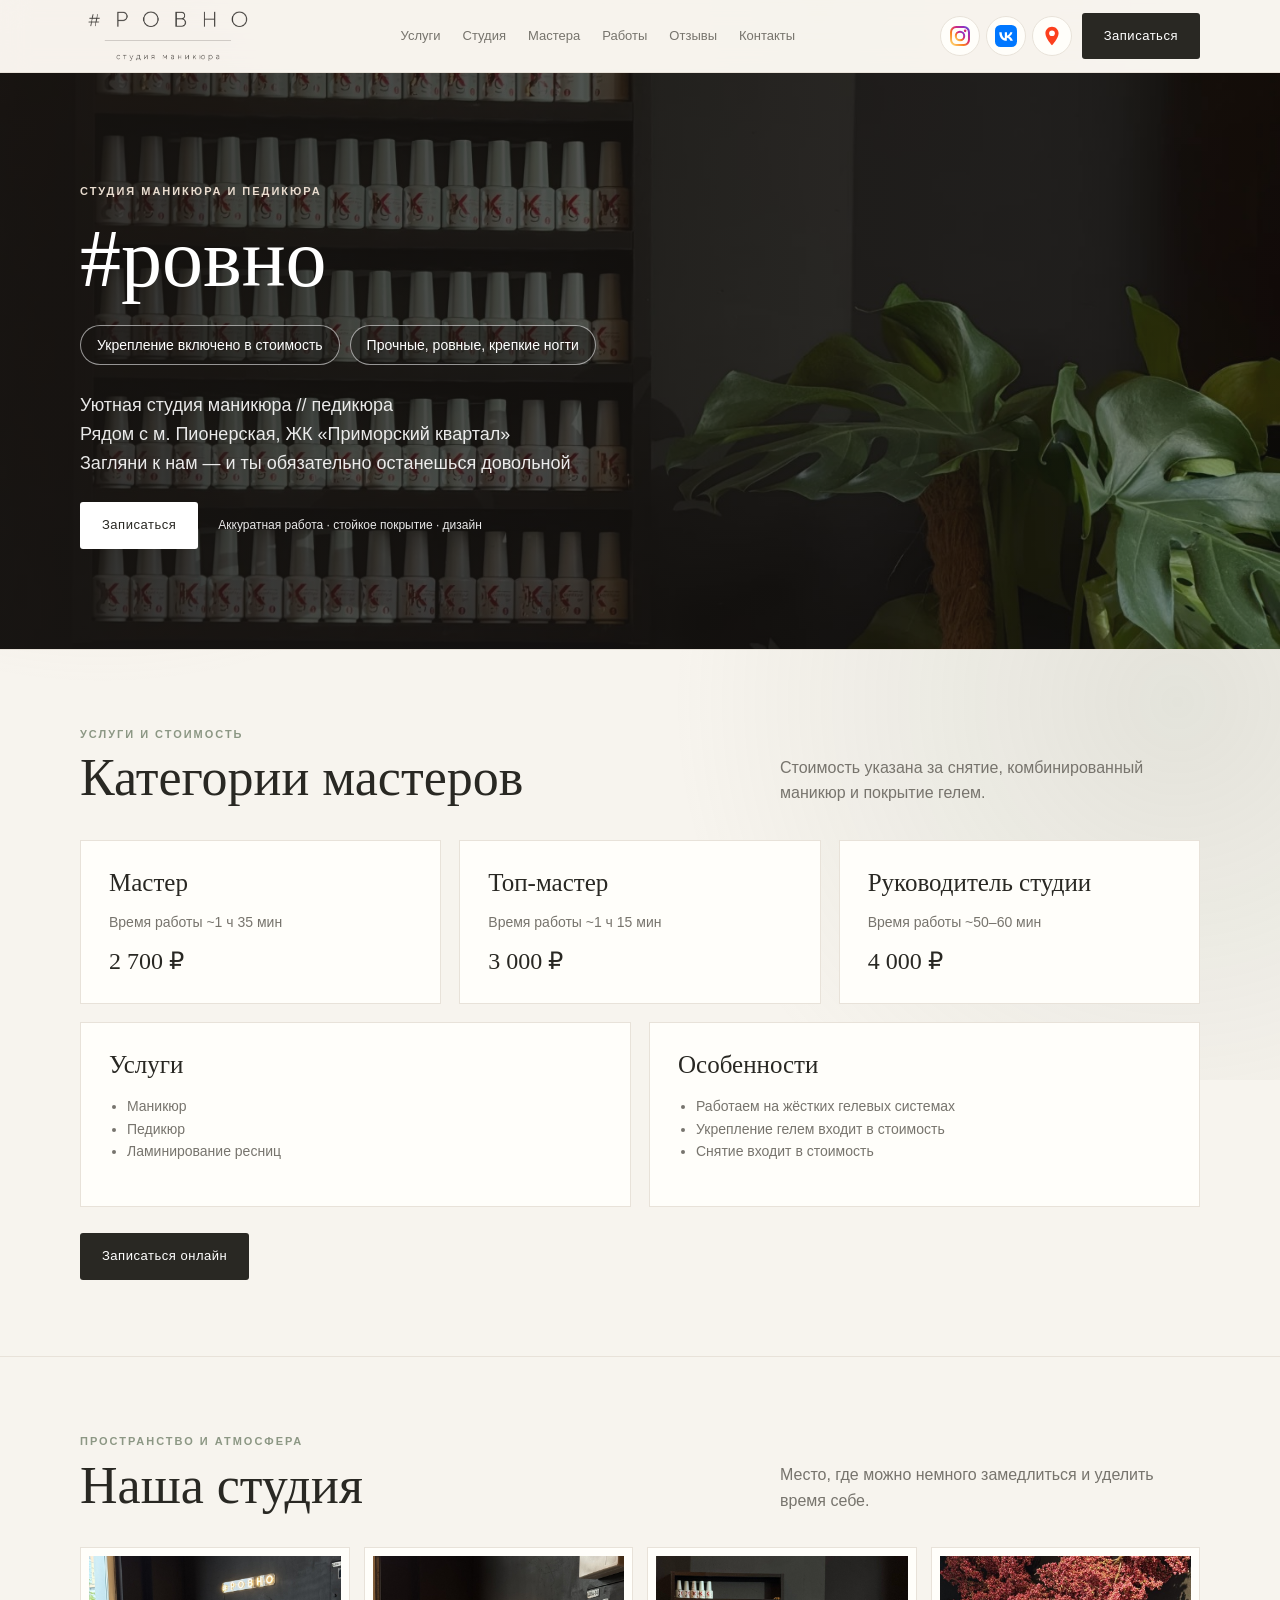
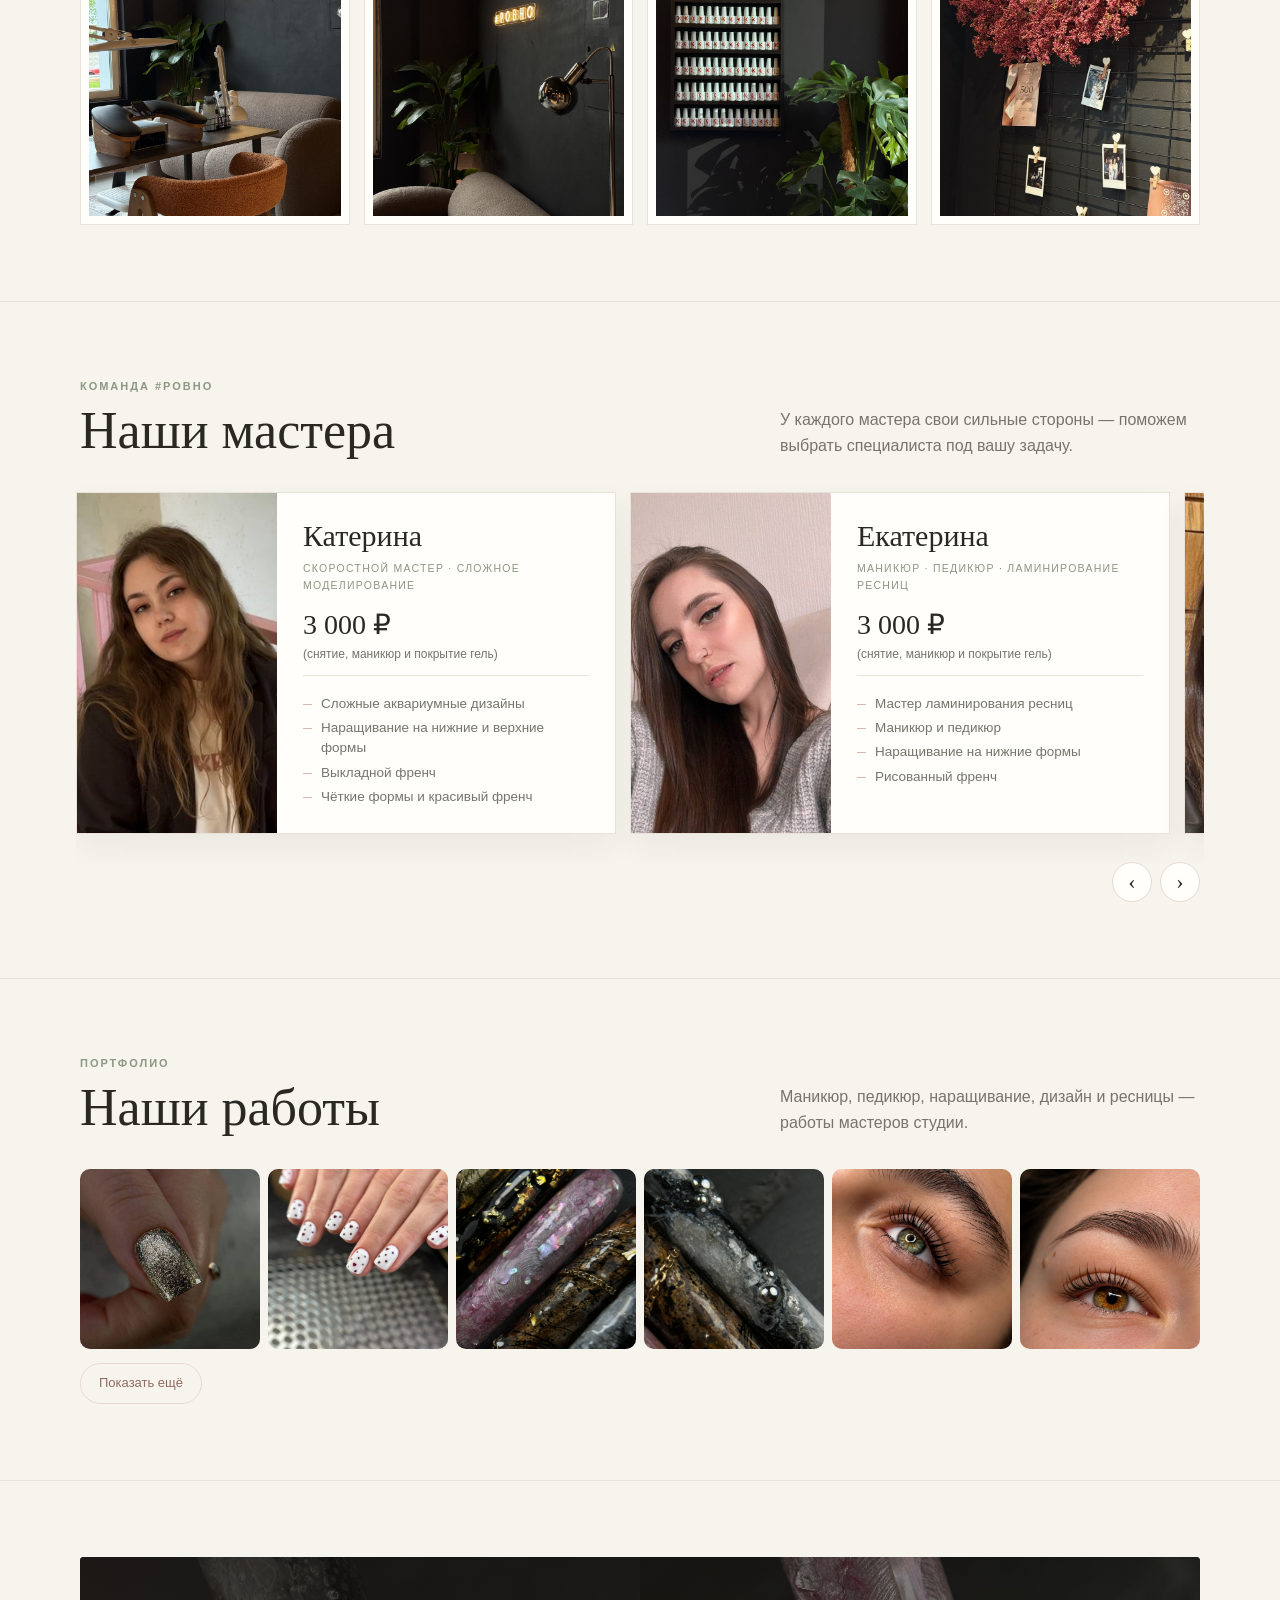
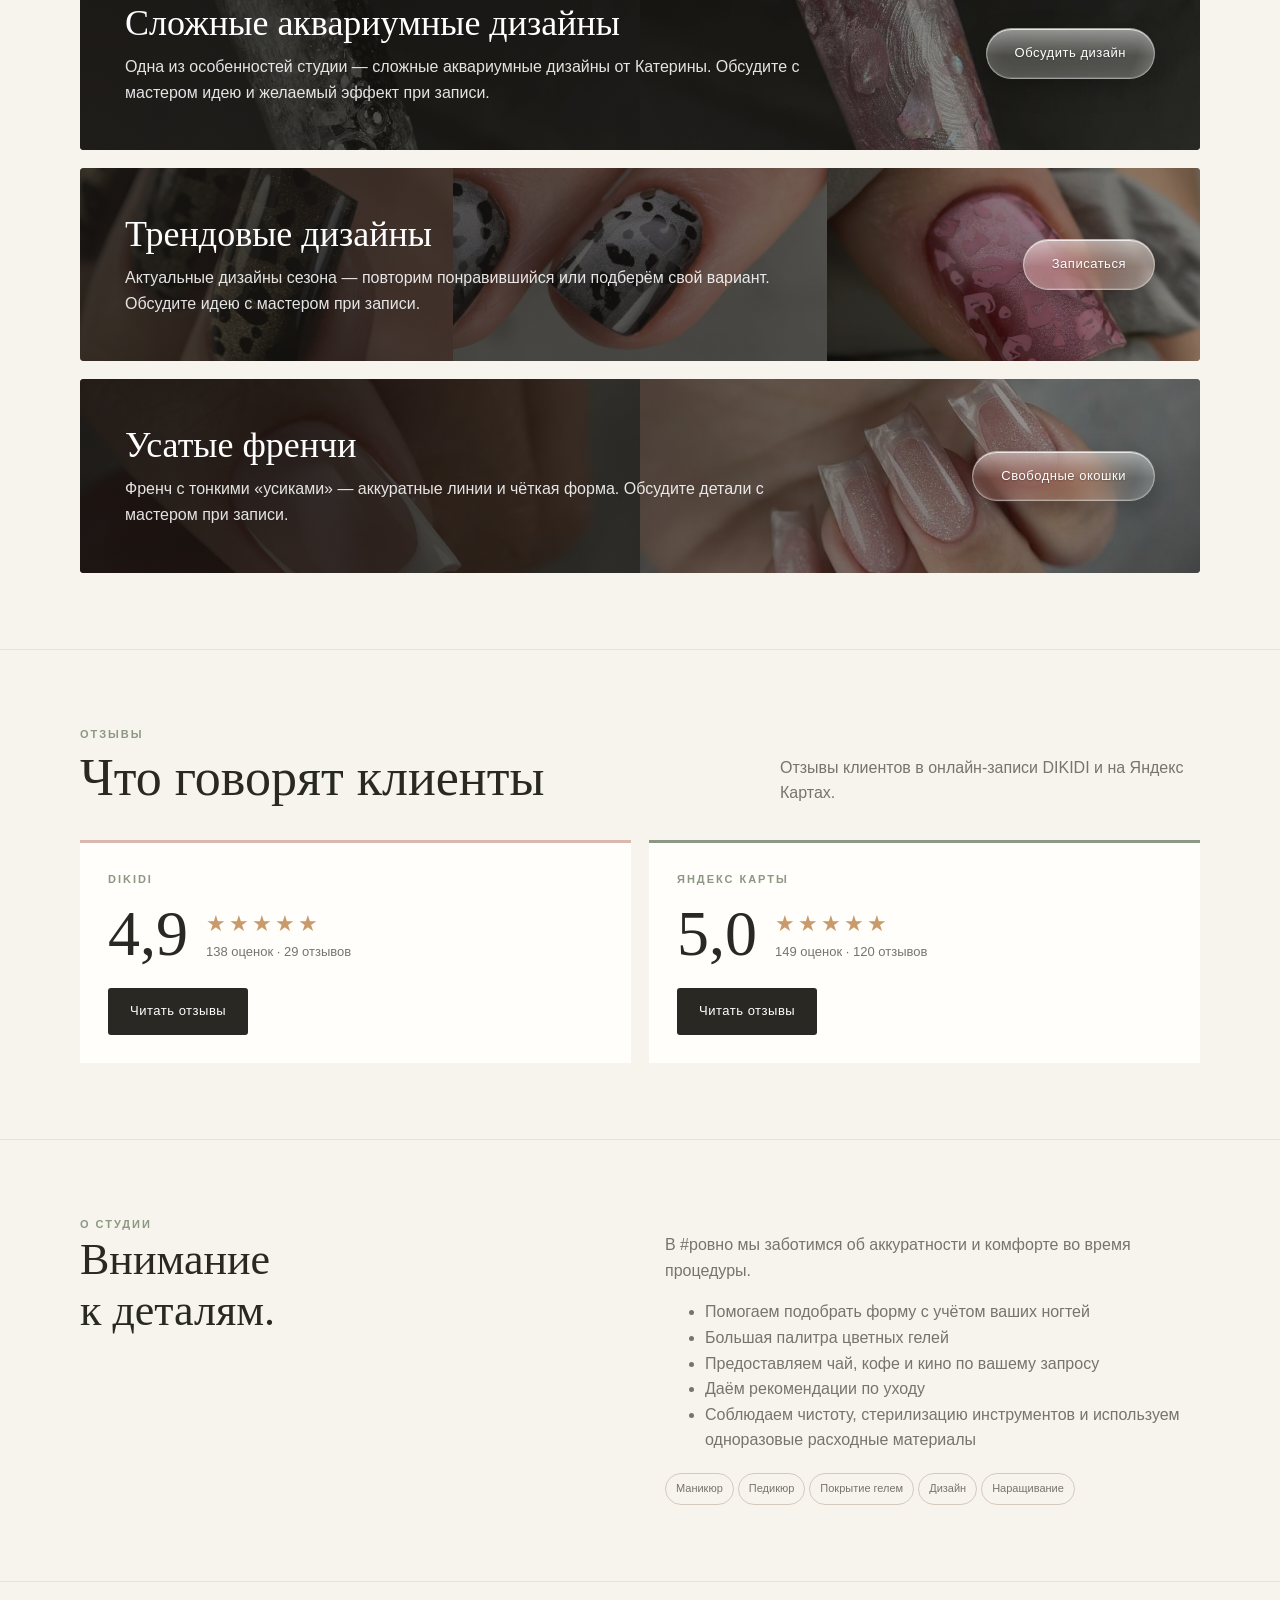
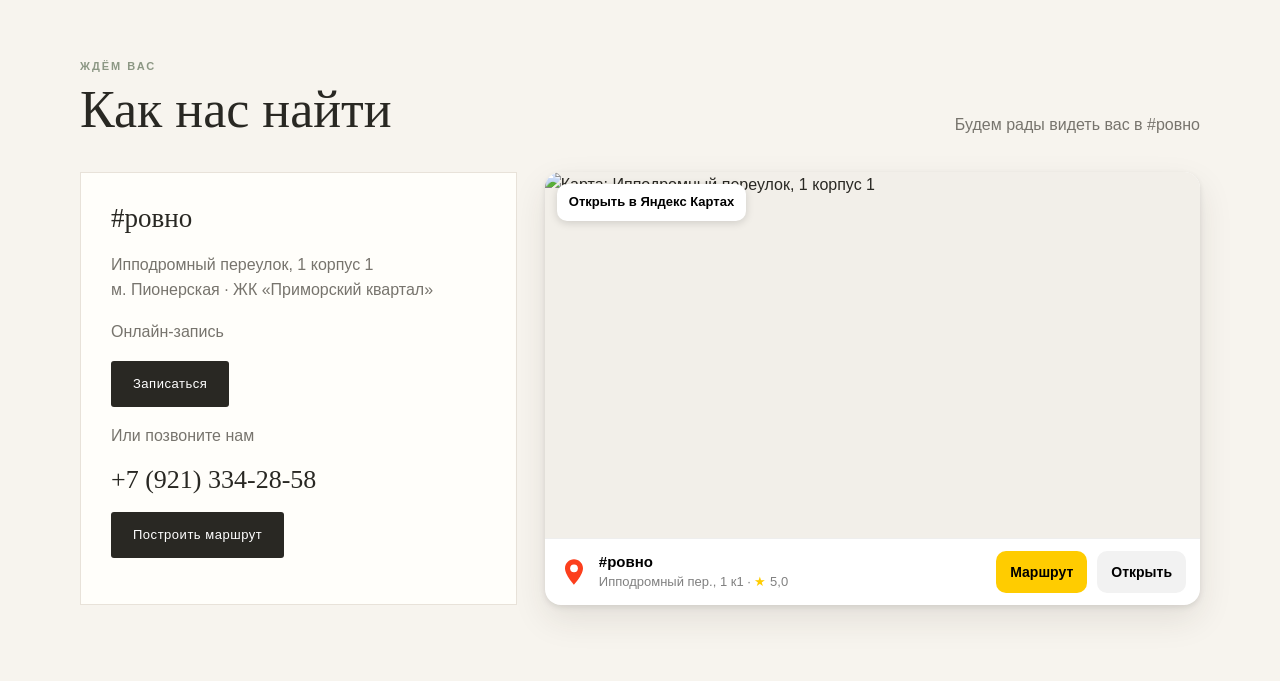
==== index.html @ c478a429 "Заставка: новое качественное фото Co-Authored-By: Claude Opus 5.5 <noreply@anthropic.com>" ====
<!doctype html>
<html lang="ru">
  <head>
    <meta charset="utf-8">
    <meta name="viewport" content="width=device-width, initial-scale=1">
    <meta name="description" content="#ровно — уютная студия маникюра и педикюра рядом с метро Пионерская, ЖК Приморский квартал.">
    <title>#ровно — студия маникюра и педикюра</title>
    <link rel="stylesheet" href="css/style.css?v=20261115-7">
  </head>
  <body>
    <header class="top">
      <div class="wrap nav">
        <a class="brand" href="#home" aria-label="#ровно — на главную"><span class="brand-logo"><img src="img/logo.png" alt="#ровно — студия маникюра"></span></a>
        <nav class="links"><a href="#services">Услуги</a><a href="#studio">Студия</a><a href="#masters">Мастера</a><a href="#works">Работы</a><a href="#reviews">Отзывы</a><a href="#contacts">Контакты</a></nav>
        <div class="head-actions">
          <div class="head-social">
            <a class="head-soc" href="https://www.instagram.com/anastasiia.dmitrievnaa?utm_source=qr" target="_blank" rel="noopener noreferrer" aria-label="#ровно в Instagram"><img src="img/icon-instagram.svg" alt=""></a>
            <a class="head-soc" href="https://vk.ru/smokvina_nails" target="_blank" rel="noopener noreferrer" aria-label="#ровно ВКонтакте"><img src="img/icon-vk.svg" alt=""></a>
            <a class="head-soc" href="https://yandex.ru/maps/-/CXqO7MmX" target="_blank" rel="noopener noreferrer" aria-label="#ровно на Яндекс Картах"><img src="img/icon-yandex-maps.svg" alt=""></a>
          </div>
          <a class="btn" href="https://dikidi.net/812212" target="_blank" rel="noopener noreferrer">Записаться</a>
        </div>
      </div>
    </header>
    <main>
      <div class="hero-bg" id="home">
        <div class="wrap hero">
          <div>
            <div class="eyebrow">Студия маникюра и педикюра</div>
            <h1>#ровно</h1>
            <ul class="concept">
              <li>Укрепление включено в стоимость</li>
              <li>Прочные, ровные, крепкие ногти</li>
            </ul>
            <p>Уютная студия маникюра // педикюра<br>Рядом с м. Пионерская, ЖК «Приморский квартал»<br>Загляни к нам — и ты обязательно останешься довольной</p>
            <div class="hero-note"><a class="btn" href="https://dikidi.net/812212" target="_blank" rel="noopener noreferrer">Записаться</a><span class="mini">Аккуратная работа · стойкое покрытие · дизайн</span></div>
          </div>
        </div>
      </div>
      <section id="services">
        <div class="wrap">
          <div class="section-head">
            <div>
              <div class="eyebrow">Услуги и стоимость</div>
              <h2>Категории мастеров</h2>
            </div>
            <p>Стоимость указана за снятие, комбинированный маникюр и покрытие гелем.</p>
          </div>
          <div class="cards">
            <article class="card">
              <h3>Мастер</h3>
              <p>Время работы ~1 ч 35 мин</p>
              <div class="price">2 700 ₽</div>
            </article>
            <article class="card">
              <h3>Топ-мастер</h3>
              <p>Время работы ~1 ч 15 мин</p>
              <div class="price">3 000 ₽</div>
            </article>
            <article class="card">
              <h3>Руководитель студии</h3>
              <p>Время работы ~50–60 мин</p>
              <div class="price">4 000 ₽</div>
            </article>
          </div>
          <div class="offer">
            <div class="card">
              <h3>Услуги</h3>
              <ul>
                <li>Маникюр</li>
                <li>Педикюр</li>
                <li>Ламинирование ресниц</li>
              </ul>
            </div>
            <div class="card">
              <h3>Особенности</h3>
              <ul>
                <li>Работаем на жёстких гелевых системах</li>
                <li>Укрепление гелем входит в стоимость</li>
                <li>Снятие входит в стоимость</li>
              </ul>
            </div>
          </div>
          <div class="service-cta"><a class="btn" href="https://dikidi.net/812212" target="_blank" rel="noopener noreferrer">Записаться онлайн</a></div>
        </div>
      </section>
      <section id="studio">
        <div class="wrap">
          <div class="section-head">
            <div>
              <div class="eyebrow">Пространство и атмосфера</div>
              <h2>Наша студия</h2>
            </div>
            <p>Место, где можно немного замедлиться и уделить время себе.</p>
          </div>
          <div class="gallery">
            <button type="button" class="photo"><img src="img/studio-01.jpg" alt="Рабочее место в студии Ровно" loading="lazy"></button>
            <button type="button" class="photo"><img src="img/studio-02.jpg" alt="Зона отдыха и неоновая вывеска Ровно" loading="lazy"></button>
            <button type="button" class="photo"><img src="img/studio-03.jpg" alt="Палитра материалов и интерьерные растения" loading="lazy"></button>
            <button type="button" class="photo"><img src="img/studio-04.jpg" alt="Детали оформления студии Ровно" loading="lazy"></button>
          </div>
        </div>
      </section>
      <section id="masters">
        <div class="wrap">
          <div class="section-head">
            <div>
              <div class="eyebrow">Команда #ровно</div>
              <h2>Наши мастера</h2>
            </div>
            <p>У каждого мастера свои сильные стороны — поможем выбрать специалиста под вашу задачу.</p>
          </div>
          <div class="masters">
            <article class="master">
              <div class="master-head">
                <div class="master-photo"><img src="img/master-katerina.jpg" alt="Катерина"></div>
                <div>
                  <h3>Катерина</h3>
                  <div class="role">Скоростной мастер · сложное моделирование</div>
                  <div class="master-price">3 000 ₽ <span>(снятие, маникюр и покрытие гель)</span></div>
                </div>
              </div>
              <ul>
                <li>Сложные аквариумные дизайны</li>
                <li>Наращивание на нижние и верхние формы</li>
                <li>Выкладной френч</li>
                <li>Чёткие формы и красивый френч</li>
              </ul>
            </article>
            <article class="master">
              <div class="master-head">
                <div class="master-photo"><img src="img/master-ekaterina.jpg" alt="Екатерина"></div>
                <div>
                  <h3>Екатерина</h3>
                  <div class="role">Маникюр · педикюр · ламинирование ресниц</div>
                  <div class="master-price">3 000 ₽ <span>(снятие, маникюр и покрытие гель)</span></div>
                </div>
              </div>
              <ul>
                <li>Мастер ламинирования ресниц</li>
                <li>Маникюр и педикюр</li>
                <li>Наращивание на нижние формы</li>
                <li>Рисованный френч</li>
              </ul>
            </article>
            <article class="master">
              <div class="master-head">
                <div class="master-photo"><img src="img/master-valeriya.jpg" alt="Валерия"></div>
                <div>
                  <h3>Валерия</h3>
                  <div class="role">Наращивание · дизайн · педикюр</div>
                  <div class="master-price">2 700 ₽ <span>(снятие, маникюр и покрытие гель)</span></div>
                </div>
              </div>
              <ul>
                <li>Наращивание на верхние формы</li>
                <li>Разнообразные дизайны</li>
                <li>Педикюр</li>
                <li>Комбинированный маникюр с покрытием гелем</li>
              </ul>
            </article>
            <!-- ДОБАВИТЬ ФОТО МАСТЕРА: в .master-photo заменить букву на <img src="img/master-ИМЯ.jpg" alt="ИМЯ"> -->
            <!-- ДОБАВИТЬ ДАННЫЕ: шаблон карточки мастера. Скопировать <article> внутрь .masters, заполнить поля. -->
            <template id="master-template">
              <article class="master">
                <div class="master-head">
                  <div class="master-photo">И</div>
                  <div>
                    <h3>ИМЯ</h3>
                    <div class="role">РОЛЬ</div>
                    <div class="master-price">ЦЕНА ₽ <span>(снятие, маникюр и покрытие гель)</span></div>
                  </div>
                </div>
                <ul>
                  <li>УСЛУГА</li>
                </ul>
              </article>
            </template>
            <article class="master">
              <div class="master-head">
                <div class="master-photo"><img src="img/master-viktoriya.jpg" alt="Виктория"></div>
                <div>
                  <h3>Виктория</h3>
                  <div class="role">Маникюр · педикюр</div>
                  <div class="master-price">2 700 ₽ <span>(снятие, маникюр и покрытие гель)</span></div>
                </div>
              </div>
              <ul>
                <li>SMART-педикюр</li>
                <li>Комбинированный / аппаратный маникюр с покрытием гелем</li>
              </ul>
            </article>
          </div>
          <div class="masters-nav">
            <button type="button" class="masters-prev" aria-label="Предыдущие мастера">‹</button>
            <button type="button" class="masters-next" aria-label="Следующие мастера">›</button>
          </div>
        </div>
      </section>
      <section id="works">
        <div class="wrap">
          <div class="section-head">
            <div>
              <div class="eyebrow">Портфолио</div>
              <h2>Наши работы</h2>
            </div>
            <p>Маникюр, педикюр, наращивание, дизайн и ресницы — работы мастеров студии.</p>
          </div>
          <div class="works is-collapsed" id="works-grid">
            <button type="button"><img src="img/work-54.jpg" alt="Золотой глиттер на квадратной форме" loading="lazy"></button>
            <button type="button"><img src="img/work-55.jpg" alt="Молочное покрытие с точками и сердечками" loading="lazy"></button>
            <button type="button"><img src="img/work-01.jpg" alt="Длинные наращённые ногти с аквариумным дизайном: поталь, перламутр, цепочки" loading="lazy"></button>
            <button type="button"><img src="img/work-02.jpg" alt="Аквариумный дизайн крупным планом: металлические бусины и золотая поталь" loading="lazy"></button>
            <button type="button"><img src="img/work-03.jpg" alt="Ламинирование ресниц и оформление бровей, зелёные глаза" loading="lazy"></button>
            <button type="button"><img src="img/work-04.jpg" alt="Ламинирование ресниц и бровей, вид сбоку" loading="lazy"></button>
            <button type="button"><img src="img/work-05.jpg" alt="Квадратная форма, омбре из персикового в голубой" loading="lazy"></button>
            <button type="button"><img src="img/work-06.jpg" alt="До и после: тёмное покрытие и молочный оттенок, квадратная форма" loading="lazy"></button>
            <button type="button"><img src="img/work-07.jpg" alt="Молочный и бордовый глянец на квадратной форме" loading="lazy"></button>
            <button type="button"><img src="img/work-08.jpg" alt="Кошачий глаз: графитовый и розово-бежевый оттенки" loading="lazy"></button>
            <button type="button"><img src="img/work-09.jpg" alt="До и после: укрепление и покрытие оливковым гелем" loading="lazy"></button>
            <button type="button"><img src="img/work-10.jpg" alt="Ламинирование ресниц крупным планом" loading="lazy"></button>
            <button type="button"><img src="img/work-11.jpg" alt="Миндальная форма, шоколадный глянец" loading="lazy"></button>
            <button type="button"><img src="img/work-12.jpg" alt="Миндальная форма, бежевый кошачий глаз" loading="lazy"></button>
            <button type="button"><img src="img/work-13.jpg" alt="Педикюр, молочное покрытие" loading="lazy"></button>
            <button type="button"><img src="img/work-14.jpg" alt="Миндальная форма, нюд с графическим рисунком" loading="lazy"></button>
            <button type="button"><img src="img/work-15.jpg" alt="Белое покрытие с графическим рисунком" loading="lazy"></button>
            <button type="button"><img src="img/work-16.jpg" alt="Рисованный дизайн с портретом и сердечками" loading="lazy"></button>
            <button type="button"><img src="img/work-17.jpg" alt="Короткий нюдовый маникюр с френчем" loading="lazy"></button>
            <button type="button"><img src="img/work-18.jpg" alt="Маникюр с рисованным дизайном" loading="lazy"></button>
            <button type="button"><img src="img/work-19.jpg" alt="Педикюр с серебристым глиттером" loading="lazy"></button>
            <button type="button"><img src="img/work-20.jpg" alt="Педикюр, серебристый глиттер крупным планом" loading="lazy"></button>
            <button type="button"><img src="img/work-21.jpg" alt="Педикюр, чёрное покрытие с блёстками" loading="lazy"></button>
            <button type="button"><img src="img/work-22.jpg" alt="Педикюр, нюдовое покрытие" loading="lazy"></button>
            <button type="button"><img src="img/work-23.jpg" alt="Педикюр, бордовое покрытие" loading="lazy"></button>
            <button type="button"><img src="img/work-24.jpg" alt="Педикюр, белое покрытие" loading="lazy"></button>
            <button type="button"><img src="img/work-25.jpg" alt="Педикюр, тёмно-красный глянец" loading="lazy"></button>
            <button type="button"><img src="img/work-26.jpg" alt="Педикюр, ярко-красное покрытие" loading="lazy"></button>
            <button type="button"><img src="img/work-27.jpg" alt="Квадратная форма, мятный перламутр" loading="lazy"></button>
            <button type="button"><img src="img/work-28.jpg" alt="Нюдовый френч на квадратной форме" loading="lazy"></button>
            <button type="button"><img src="img/work-29.jpg" alt="Розовый маникюр с белым френчем" loading="lazy"></button>
            <button type="button"><img src="img/work-30.jpg" alt="Молочный френч на длинной квадратной форме" loading="lazy"></button>
            <button type="button"><img src="img/work-31.jpg" alt="Чёрный глянец, квадратная форма" loading="lazy"></button>
            <button type="button"><img src="img/work-32.jpg" alt="Сиреневый перламутр, квадратная форма" loading="lazy"></button>
            <button type="button"><img src="img/work-33.jpg" alt="Миндальная форма, нюд с акварельным дизайном" loading="lazy"></button>
            <button type="button"><img src="img/work-34.jpg" alt="Наращивание длинных острых ногтей" loading="lazy"></button>
            <button type="button"><img src="img/work-35.jpg" alt="Френч с розовой линией" loading="lazy"></button>
            <button type="button"><img src="img/work-36.jpg" alt="Серебристые полосы на нюдовой базе" loading="lazy"></button>
            <button type="button"><img src="img/work-37.jpg" alt="Длинный миндаль, перламутровая втирка" loading="lazy"></button>
            <button type="button"><img src="img/work-38.jpg" alt="До и после: укрепление и нюдовое покрытие" loading="lazy"></button>
            <button type="button"><img src="img/work-39.jpg" alt="До и после: розовое покрытие" loading="lazy"></button>
            <button type="button"><img src="img/work-40.jpg" alt="Длинный миндаль, полупрозрачный нюд" loading="lazy"></button>
            <button type="button"><img src="img/work-41.jpg" alt="Красно-белый дизайн с сердцем" loading="lazy"></button>
            <button type="button"><img src="img/work-42.jpg" alt="Длинные стилеты, нюдовое покрытие" loading="lazy"></button>
            <button type="button"><img src="img/work-43.jpg" alt="Розовый френч и чёрный глянец" loading="lazy"></button>
            <button type="button"><img src="img/work-44.jpg" alt="Розовое покрытие с сердечком" loading="lazy"></button>
            <button type="button"><img src="img/work-45.jpg" alt="Длинный миндаль, нюд с блеском" loading="lazy"></button>
            <button type="button"><img src="img/work-47.jpg" alt="Розовое омбре" loading="lazy"></button>
            <button type="button"><img src="img/work-49.jpg" alt="Хромированные ногти" loading="lazy"></button>
            <button type="button"><img src="img/work-50.jpg" alt="Нюд с точечным дизайном" loading="lazy"></button>
            <button type="button"><img src="img/work-53.jpg" alt="Нежный розовый маникюр, квадратная форма" loading="lazy"></button>
          </div>
          <button type="button" class="service-more works-more" aria-expanded="false" aria-controls="works-grid">Показать ещё</button>
        </div>
      </section>
      <section class="designs">
        <div class="wrap designs-list">
          <article class="design">
            <div class="design-photos" aria-hidden="true"><img src="img/design-aquarium-1.jpg" alt=""><img src="img/design-aquarium-2.jpg" alt=""></div>
            <div class="design-text">
              <h2>Сложные аквариумные дизайны</h2>
              <p>Одна из особенностей студии — сложные аквариумные дизайны от Катерины. Обсудите с мастером идею и желаемый эффект при записи.</p>
            </div>
            <!-- ДОБАВИТЬ ССЫЛКУ TG: заменить tel:+79213342858 на https://t.me/... -->
            <a class="btn btn-light" href="tel:+79213342858">Обсудить дизайн</a>
          </article>
          <article class="design">
            <div class="design-photos" aria-hidden="true"><img src="img/design-trend-1.jpg" alt=""><img src="img/design-trend-2.jpg" alt=""><img src="img/design-trend-3.jpg" alt=""></div>
            <div class="design-text">
              <h2>Трендовые дизайны</h2>
              <p>Актуальные дизайны сезона — повторим понравившийся или подберём свой вариант. Обсудите идею с мастером при записи.</p>
            </div>
            <a class="btn btn-rose" href="https://dikidi.net/812212" target="_blank" rel="noopener noreferrer">Записаться</a>
          </article>
          <article class="design">
            <div class="design-photos" aria-hidden="true"><img src="img/design-french-1.jpg" alt=""><img src="img/design-french-2.jpg" alt=""></div>
            <div class="design-text">
              <h2>Усатые френчи</h2>
              <p>Френч с тонкими «усиками» — аккуратные линии и чёткая форма. Обсудите детали с мастером при записи.</p>
            </div>
            <a class="btn btn-ghost" href="https://dikidi.net/812212" target="_blank" rel="noopener noreferrer">Свободные окошки</a>
          </article>
        </div>
      </section>
      <section id="reviews">
        <div class="wrap">
          <div class="section-head">
            <div>
              <div class="eyebrow">Отзывы</div>
              <h2>Что говорят клиенты</h2>
            </div>
            <p>Отзывы клиентов в онлайн-записи DIKIDI и на Яндекс Картах.</p>
          </div>
          <!-- Рейтинги взяты 14.11.2026 — при необходимости обновить цифры -->
          <div class="ratings">
            <div class="rating-card">
              <div class="rating-source">DIKIDI</div>
              <div class="rating">
                <div class="rating-score">4,9</div>
                <div>
                  <div class="rating-stars" aria-label="Оценка 4,9 из 5">★★★★★</div>
                  <div class="rating-count">138 оценок · 29 отзывов</div>
                </div>
              </div>
              <a class="btn" href="https://dikidi.net/812212?p=1.pi-pr&amp;o=8" target="_blank" rel="noopener noreferrer">Читать отзывы</a>
            </div>
            <div class="rating-card">
              <div class="rating-source">Яндекс Карты</div>
              <div class="rating">
                <div class="rating-score">5,0</div>
                <div>
                  <div class="rating-stars" aria-label="Оценка 5,0 из 5">★★★★★</div>
                  <div class="rating-count">149 оценок · 120 отзывов</div>
                </div>
              </div>
              <a class="btn" href="https://yandex.ru/maps/org/rovno/37759536198/reviews/" target="_blank" rel="noopener noreferrer">Читать отзывы</a>
            </div>
          </div>
        </div>
      </section>
      <section>
        <div class="wrap about">
          <div>
            <div class="eyebrow">О студии</div>
            <h2>Внимание<br>к деталям.</h2>
          </div>
          <div>
            <p>В #ровно мы заботимся об аккуратности и комфорте во время процедуры.</p>
            <ul>
              <li>Помогаем подобрать форму с учётом ваших ногтей</li>
              <li>Большая палитра цветных гелей</li>
              <li>Предоставляем чай, кофе и кино по вашему запросу</li>
              <li>Даём рекомендации по уходу</li>
              <li>Соблюдаем чистоту, стерилизацию инструментов и используем одноразовые расходные материалы</li>
            </ul>
            <div><span class="tag">Маникюр</span><span class="tag">Педикюр</span><span class="tag">Покрытие гелем</span><span class="tag">Дизайн</span><span class="tag">Наращивание</span></div>
          </div>
        </div>
      </section>
      <section id="contacts">
        <div class="wrap">
          <div class="section-head">
            <div>
              <div class="eyebrow">Ждём вас</div>
              <h2>Как нас найти</h2>
            </div>
            <p>Будем рады видеть вас в #ровно</p>
          </div>
          <div class="contact">
            <div class="contact-box">
              <h3>#ровно</h3>
              <p>Ипподромный переулок, 1&nbsp;корпус&nbsp;1<br>м. Пионерская · ЖК «Приморский квартал»</p>
              <p>Онлайн-запись</p>
              <p><a class="btn" href="https://dikidi.net/812212" target="_blank" rel="noopener noreferrer">Записаться</a></p>
              <p>Или позвоните нам</p>
              <a class="phone" href="tel:+79213342858">+7 (921) 334-28-58</a>
              <p><a class="btn" href="https://yandex.ru/maps/?text=%D0%98%D0%BF%D0%BF%D0%BE%D0%B4%D1%80%D0%BE%D0%BC%D0%BD%D1%8B%D0%B9%20%D0%BF%D0%B5%D1%80%D0%B5%D1%83%D0%BB%D0%BE%D0%BA%2C%201%20%D0%BA%D0%BE%D1%80%D0%BF%D1%83%D1%81%201%2C%20%D0%A1%D0%B0%D0%BD%D0%BA%D1%82-%D0%9F%D0%B5%D1%82%D0%B5%D1%80%D0%B1%D1%83%D1%80%D0%B3" target="_blank" rel="noopener">Построить маршрут</a></p>
            </div>
            <div class="ymap">
              <a class="ymap-view" href="https://yandex.ru/maps/org/rovno/37759536198/" target="_blank" rel="noopener noreferrer" aria-label="Открыть студию #ровно на Яндекс Картах">
                <img src="https://static-maps.yandex.ru/1.x/?ll=30.309341,60.000711&amp;z=16&amp;l=map&amp;size=650,450&amp;pt=30.309341,60.000711,pm2rdl&amp;lang=ru_RU" alt="Карта: Ипподромный переулок, 1 корпус 1" loading="lazy">
                <span class="ymap-hint">Открыть в Яндекс Картах</span>
              </a>
              <div class="ymap-bar">
                <img class="ymap-pin" src="img/icon-yandex-maps.svg" alt="">
                <div class="ymap-info">
                  <b>#ровно</b>
                  <span>Ипподромный пер., 1 к1 · <span class="ymap-star">★</span> 5,0</span>
                </div>
                <a class="ymap-btn ymap-route" href="https://yandex.ru/maps/?rtext=~60.000711%2C30.309341&amp;rtt=auto" target="_blank" rel="noopener noreferrer">Маршрут</a>
                <a class="ymap-btn" href="https://yandex.ru/maps/org/rovno/37759536198/" target="_blank" rel="noopener noreferrer">Открыть</a>
              </div>
            </div>
          </div>
        </div>
      </section>
    </main>
    <div class="lb" id="lb" hidden role="dialog" aria-modal="true" aria-label="Просмотр фото">
      <img alt="">
      <button type="button" class="lb-close" aria-label="Закрыть">×</button>
      <button type="button" class="lb-prev" aria-label="Предыдущее фото">‹</button>
      <button type="button" class="lb-next" aria-label="Следующее фото">›</button>
    </div>
    <script src="js/main.js?v=20261115-7"></script>
  </body>
</html>
---- css/style.css ----
/* Студия «Ровно» — стили лендинга */

/* ---------- Цвета и базовые стили ---------- */
:root {
  --ink: #292823;
  --muted: #77746d;
  --cream: #f7f4ee;
  --paper: #fffefa;
  --rose: #d9b9ad;
  --sage: #8c9784;
  --line: #e8e2d9;
}

* {
  box-sizing: border-box;
}

html {
  scroll-behavior: smooth;
}

body {
  margin: 0;
  background: var(--cream);
  color: var(--ink);
  font-family: Arial,Helvetica,sans-serif;
  line-height: 1.6;
}

a {
  color: inherit;
}

.wrap {
  width: min(1120px,calc(100% - 40px));
  margin: auto;
}

/* ---------- Шапка ---------- */
.top {
  position: sticky;
  top: 0;
  z-index: 5;
  background: #f7f4eedf;
  backdrop-filter: blur(14px);
  border-bottom: 1px solid var(--line);
}

.nav {
  min-height: 72px;
  display: flex;
  align-items: center;
  justify-content: space-between;
  gap: 24px;
}

.brand {
  display: flex;
  align-items: center;
  text-decoration: none;
  flex: 0 0 auto;
}

.brand-logo {
  position: relative;
  display: block;
  width: 176px;
  height: 66px;
  overflow: hidden;
}

.brand-logo img {
  display: block;
  width: 100%;
  height: 100%;
  object-fit: contain;
}

.brand-logo:after {
  content: "";
  position: absolute;
  inset: -20% auto -20% -55%;
  width: 34%;
  transform: skewX(-22deg);
  background: linear-gradient(90deg,transparent,rgba(255,255,255,.05) 20%,rgba(255,255,255,.72) 50%,rgba(255,255,255,.08) 80%,transparent);
  filter: blur(2px);
  animation: logoShine 5.5s ease-in-out infinite;
  pointer-events: none;
}

@keyframes logoShine {
  0%,
  18% {
    left: -55%;
    opacity: 0;
  }

  28% {
    opacity: .9;
  }

  52% {
    left: 125%;
    opacity: 0;
  }

  100% {
    left: 125%;
    opacity: 0;
  }
}

@media(max-width:800px) {
  .brand-logo {
    width: 142px;
    height: 54px;
  }
}

@media(prefers-reduced-motion:reduce) {
  .brand-logo:after {
    animation: none;
    display: none;
  }
}

.links {
  display: flex;
  gap: 22px;
  align-items: center;
  font-size: 13px;
}

.links a {
  text-decoration: none;
  color: var(--muted);
}

.btn {
  display: inline-block;
  background: var(--ink);
  color: white;
  text-decoration: none;
  padding: 13px 22px;
  border-radius: 3px;
  font-size: 13px;
  letter-spacing: .04em;
}

/* ---------- Первый экран ---------- */
.hero {
  padding: 86px 0 74px;
  display: grid;
  grid-template-columns: 1.05fr .95fr;
  gap: 55px;
  align-items: center;
}

.eyebrow {
  text-transform: uppercase;
  letter-spacing: .18em;
  font-size: 11px;
  color: var(--sage);
  font-weight: bold;
}

.hero h1 {
  font: clamp(48px,7vw,82px)/.98 Georgia,serif;
  font-weight: 400;
  margin: 18px 0 24px;
}

.hero p {
  font-size: 18px;
  color: var(--muted);
  max-width: 480px;
}

.hero .photo {
  margin: 0;
  transform: rotate(1.5deg);
}

.hero .photo img {
  height: 470px;
}

.hero-note {
  margin-top: 24px;
  display: flex;
  gap: 20px;
  align-items: center;
  flex-wrap: wrap;
}

.mini {
  font-size: 12px;
  color: var(--muted);
}

/* ---------- Секции и заголовки ---------- */
section {
  padding: 76px 0;
  border-top: 1px solid var(--line);
}

.section-head {
  display: flex;
  justify-content: space-between;
  align-items: end;
  gap: 30px;
  margin-bottom: 34px;
}

.section-head h2 {
  font: clamp(34px,4.5vw,52px)/1.05 Georgia,serif;
  font-weight: 400;
  margin: 8px 0 0;
}

.section-head p {
  max-width: 420px;
  color: var(--muted);
  margin: 0;
}

/* ---------- Карточки ---------- */
.cards {
  display: grid;
  grid-template-columns: repeat(3,1fr);
  gap: 18px;
}

.card {
  background: var(--paper);
  padding: 28px;
  border: 1px solid var(--line);
}

.card .symbol {
  font-size: 24px;
}

.card h3 {
  font: 25px Georgia,serif;
  font-weight: 400;
  margin: 12px 0;
}

.card p,
.card li {
  font-size: 14px;
  color: var(--muted);
}

.card ul {
  padding-left: 18px;
}

.price {
  font: 24px Georgia,serif;
  margin-top: 18px;
  color: var(--ink);
}

/* ---------- Галерея «Наша студия» ---------- */
.gallery {
  display: grid;
  grid-template-columns: repeat(4,1fr);
  gap: 14px;
}

.photo {
  margin: 0;
  background: var(--paper);
  padding: 8px;
  border: 1px solid var(--line);
}

.photo img {
  width: 100%;
  height: 260px;
  object-fit: cover;
  display: block;
}

.photo figcaption {
  font-size: 11px;
  color: var(--muted);
  padding: 9px 4px 3px;
}

/* ---------- Мастера ---------- */
/* Один ряд карточек, листается вбок (пальцем, колесом, стрелками) */
.masters {
  display: flex;
  gap: 14px;
  overflow-x: auto;
  scroll-snap-type: x mandatory;
  scroll-behavior: smooth;
  overscroll-behavior-x: contain;
  -webkit-overflow-scrolling: touch;
  scrollbar-width: none;
  /* место под тень и подъём карточки при наведении */
  padding: 8px 4px 30px;
  margin: -8px -4px -16px;
}

.masters::-webkit-scrollbar {
  display: none;
}

/* Широкая прямоугольная карточка: фото на всю высоту слева, текст справа */
.master {
  flex: 0 0 540px;
  scroll-snap-align: start;
  display: grid;
  grid-template-columns: 200px 1fr;
  grid-template-rows: auto 1fr;
  min-height: 280px;
  background: var(--paper);
  border: 1px solid var(--line);
  box-shadow: 0 12px 30px rgba(45, 39, 32, .06);
  overflow: hidden;
  transition: box-shadow .3s, transform .3s;
}

.master:hover {
  transform: translateY(-3px);
  box-shadow: 0 18px 40px rgba(45, 39, 32, .1);
}

/* Фото и текст становятся ячейками сетки карточки */
.master-head {
  display: contents;
}

.master-photo {
  grid-column: 1;
  grid-row: 1 / 3;
  display: grid;
  place-items: center;
  overflow: hidden;
  background: linear-gradient(160deg, #efe6dd, #e2d4c8);
  color: #a8968a;
  font: 72px Georgia, serif;
}

.master-photo img {
  width: 100%;
  height: 100%;
  object-fit: cover;
  transition: transform .6s;
}

.master:hover .master-photo img {
  transform: scale(1.04);
}

.master-head > div:not(.master-photo) {
  grid-column: 2;
  min-width: 0;
  padding: 26px 26px 0;
}

.master h3 {
  font: 30px/1.1 Georgia, serif;
  font-weight: 400;
  margin: 0;
}

.role {
  margin: 8px 0 16px;
  font-size: 10.5px;
  letter-spacing: .12em;
  text-transform: uppercase;
  color: var(--sage);
}

.master-price {
  font: 28px/1.1 Georgia, serif;
  color: var(--ink);
  padding-bottom: 14px;
  border-bottom: 1px solid var(--line);
}

.master-price span {
  display: block;
  margin-top: 6px;
  font: 12px Arial, Helvetica, sans-serif;
  color: var(--muted);
}

/* Список услуг с тонкими розовыми тире */
.master ul {
  grid-column: 2;
  list-style: none;
  margin: 0;
  padding: 14px 26px 26px;
  color: var(--muted);
  font-size: 13.5px;
  line-height: 1.5;
}

.master li {
  position: relative;
  padding-left: 18px;
  margin-top: 4px;
}

.master li::before {
  content: "";
  position: absolute;
  left: 0;
  top: .75em;
  width: 9px;
  height: 1px;
  background: var(--rose);
}

/* ---------- О студии ---------- */



.about {
  display: grid;
  grid-template-columns: 1fr 1fr;
  gap: 50px;
}

.about h2 {
  font: 44px Georgia,serif;
  font-weight: 400;
  margin: 0;
}

.about p,
.about li {
  color: var(--muted);
}

/* ---------- Контакты и карта ---------- */
.contact {
  display: grid;
  grid-template-columns: .8fr 1.2fr;
  gap: 28px;
}

.contact-box {
  background: var(--paper);
  padding: 30px;
  border: 1px solid var(--line);
}

.contact-box h3 {
  font: 27px Georgia,serif;
  font-weight: 400;
  margin: 0 0 18px;
}

.contact-box p {
  color: var(--muted);
}

.phone {
  font: 26px Georgia,serif;
  text-decoration: none;
}

.map {
  width: 100%;
  height: 370px;
  border: 0;
  display: block;
}

/* ---------- Подвал ---------- */
.footer {
  padding: 30px 0;
  color: var(--muted);
  font-size: 12px;
  display: flex;
  justify-content: space-between;
  gap: 20px;
}

.social-area {
  display: flex;
  align-items: center;
  gap: 12px;
  flex-wrap: wrap;
}

.social-title {
  font: 18px Georgia,serif;
  color: var(--ink);
  margin-right: 5px;
}

.social-link {
  display: inline-flex;
  align-items: center;
  gap: 9px;
  padding: 10px 15px;
  border: 1px solid #d9cec3;
  border-radius: 30px;
  text-decoration: none;
  color: var(--ink);
  font-size: 12px;
  letter-spacing: .04em;
  background: #fffefa;
  transition: background .25s,border-color .25s,transform .25s;
}

.social-link:hover {
  background: #eee5de;
  border-color: #bda99b;
  transform: translateY(-2px);
}

.social-icon {
  width: 23px;
  height: 23px;
  border-radius: 50%;
  display: inline-grid;
  place-items: center;
  background: #e9ded6;
  color: #514740;
  font-weight: bold;
  font-size: 13px;
}

.footer-social {
  padding: 26px 0 12px;
  border-top: 1px solid var(--line);
  display: flex;
  align-items: center;
  justify-content: space-between;
  gap: 22px;
  flex-wrap: wrap;
}


@media(max-width:600px) {
  .footer-social {
    align-items: flex-start;
    flex-direction: column;
  }

  .social-area {
    gap: 8px;
  }

  .social-link {
    padding: 9px 13px;
  }
}

/* ---------- Теги ---------- */
.tag {
  display: inline-block;
  border: 1px solid #d5c9bb;
  padding: 6px 10px;
  border-radius: 30px;
  font-size: 11px;
  color: var(--muted);
  margin: 4px 4px 0 0;
}

@media(max-width:800px) {
  .links {
    display: none;
  }

  .hero,
  .about,
  .contact {
    grid-template-columns: 1fr;
  }

  .hero {
    padding: 55px 0;
  }

  .hero .photo img {
    height: 360px;
  }

  .cards,
  .masters {
    grid-template-columns: 1fr;
  }

  .gallery {
    grid-template-columns: repeat(2,1fr);
  }

  .photo img {
    height: 220px;
  }

  .section-head {
    display: block;
  }

  .section-head p {
    margin-top: 12px;
  }


  .footer {
    display: block;
  }

  .footer span {
    display: block;
    margin-top: 8px;
  }
}

/* ---------- Услуги и стоимость ---------- */
.cards .card h3 {
  margin-top: 0;
}

.cards .price {
  margin-top: 12px;
}

.offer {
  display: grid;
  grid-template-columns: 1fr 1fr;
  gap: 18px;
  margin-top: 18px;
}

.offer .card h3 {
  margin-top: 0;
}

.service-cta {
  margin-top: 26px;
}

@media (max-width: 800px) {
  .offer {
    grid-template-columns: 1fr;
  }
}

/* ---------- Hero с фоном ---------- */
.hero-bg {
  position: relative;
  background: #1f1c18 url(../img/hero-2.jpg) center 45%/cover no-repeat;
  color: #fff;
}

.hero-bg:before {
  content: "";
  position: absolute;
  inset: 0;
  background: linear-gradient(90deg,rgba(24,21,18,.86) 0%,rgba(24,21,18,.72) 50%,rgba(24,21,18,.42) 100%);
}

.hero-bg .hero {
  position: relative;
  grid-template-columns: 1fr;
  padding: 110px 0 100px;
}

.hero-bg .eyebrow {
  color: #e9dccf;
}

.hero-bg .hero p,
.hero-bg .mini {
  color: rgba(255,255,255,.9);
}

.hero-bg .hero h1 {
  margin: 18px 0 26px;
}

/* Строки описания не переносятся на компьютере */
.hero-bg .hero p {
  max-width: none;
}

.concept {
  list-style: none;
  padding: 0;
  margin: 0 0 26px;
  display: flex;
  flex-wrap: wrap;
  gap: 10px;
}

.concept li {
  border: 1px solid rgba(255,255,255,.55);
  background: rgba(24,21,18,.45);
  border-radius: 30px;
  padding: 8px 16px;
  font-size: 14px;
  color: #fff;
}

.hero-bg .btn {
  background: #fff;
  color: var(--ink);
}

@media(max-width:800px) {
  .hero-bg:before {
    background: rgba(24,21,18,.74);
  }

  .hero-bg .hero {
    padding: 64px 0;
  }
}

/* ---------- Кнопка «Показать ещё» ---------- */
.service-more {
  margin-top: 14px;
  background: none;
  border: 1px solid #e7d8d2;
  color: #8f6b62;
  border-radius: 30px;
  padding: 9px 18px;
  font: inherit;
  font-size: 13px;
  cursor: pointer;
  transition: .2s;
}

.service-more:hover,
.service-more:focus-visible {
  background: var(--ink);
  border-color: var(--ink);
  color: #fff;
}

/* ---------- Альбом работ + lightbox ---------- */
.works {
  display: grid;
  grid-template-columns: repeat(4,1fr);
  gap: 14px;
}

.works button {
  display: block;
  width: 100%;
  padding: 8px;
  margin: 0;
  border: 1px solid var(--line);
  background: var(--paper);
  cursor: zoom-in;
}

.works img {
  width: 100%;
  height: 260px;
  object-fit: cover;
  display: block;
}

.works.is-collapsed button:nth-child(n+13) {
  display: none;
}

.lb {
  position: fixed;
  inset: 0;
  z-index: 50;
  background: rgba(20,18,15,.92);
  display: flex;
  align-items: center;
  justify-content: center;
  padding: 50px 60px;
}

.lb[hidden] {
  display: none;
}

.lb img {
  max-width: 100%;
  max-height: 100%;
  object-fit: contain;
  box-shadow: 0 10px 40px rgba(0,0,0,.4);
}

.lb button {
  position: absolute;
  background: rgba(255,255,255,.12);
  color: #fff;
  border: 0;
  border-radius: 50%;
  width: 46px;
  height: 46px;
  font-size: 24px;
  line-height: 1;
  cursor: pointer;
}

.lb button:hover,
.lb button:focus-visible {
  background: rgba(255,255,255,.3);
}

.lb-close {
  top: 14px;
  right: 14px;
}

.lb-prev {
  left: 10px;
  top: 50%;
  transform: translateY(-50%);
}

.lb-next {
  right: 10px;
  top: 50%;
  transform: translateY(-50%);
}

@media(max-width:800px) {
  .works {
    grid-template-columns: repeat(2,1fr);
  }

  .works img {
    height: 220px;
  }

  .lb {
    padding: 60px 8px;
  }

  .lb-prev,
  .lb-next {
    top: auto;
    bottom: 10px;
    transform: none;
  }
}

.master .meta {
  font-size: 13px;
  color: var(--muted);
  margin-top: 10px;
}

/* ---------- Мобильная адаптация ---------- */
html {
  -webkit-text-size-adjust: 100%;
}

section,
#home {
  scroll-margin-top: 80px;
}

@media(max-width:800px) {
  .nav {
    min-height: 0;
    flex-wrap: wrap;
    gap: 6px 12px;
    padding: 8px 0 0;
  }

  .links {
    display: flex;
    order: 3;
    width: calc(100% + 40px);
    margin: 0 -20px;
    padding: 0 20px;
    gap: 4px;
    overflow-x: auto;
    -webkit-overflow-scrolling: touch;
    scrollbar-width: none;
    border-top: 1px solid var(--line);
  }

  .links::-webkit-scrollbar {
    display: none;
  }

  .links a {
    flex: 0 0 auto;
    padding: 11px 10px;
    font-size: 13px;
    white-space: nowrap;
  }

  .top .btn {
    padding: 12px 16px;
  }

  section,
  #home {
    scroll-margin-top: 118px;
  }

  section {
    padding: 52px 0;
  }

  .section-head {
    margin-bottom: 24px;
  }

  .map {
    height: 300px;
  }

  .contact-box {
    padding: 24px 20px;
  }

  .lb img {
    max-height: calc(100vh - 140px);
  }
}

@media(max-width:380px) {
  .wrap {
    width: calc(100% - 32px);
  }

  .links {
    width: calc(100% + 32px);
    margin: 0 -16px;
    padding: 0 16px;
  }

  .brand-logo {
    width: 124px;
    height: 48px;
  }

  .hero-bg .hero h1 {
    font-size: 44px;
  }

  .concept li {
    font-size: 13px;
    padding: 7px 13px;
  }


  .works,
  .gallery {
    gap: 10px;
  }

  .works button,
  .photo {
    padding: 5px;
  }
}

/* ---------- Соцсети в шапке ---------- */
.head-actions {
  display: flex;
  align-items: center;
  gap: 10px;
}

.head-social {
  display: flex;
  gap: 6px;
}

.head-soc {
  display: grid;
  place-items: center;
  width: 40px;
  height: 40px;
  border-radius: 50%;
  border: 1px solid var(--line);
  background: #fffefa;
  transition: background .2s,transform .2s;
}

.head-soc:hover,
.head-soc:focus-visible {
  background: #eee5de;
  transform: translateY(-1px);
}

.head-soc img {
  width: 22px;
  height: 22px;
  display: block;
}

@media(max-width:380px) {
  .nav {
    gap: 6px 8px;
  }

  .brand-logo {
    width: 100px;
    height: 40px;
  }

  .head-soc {
    width: 34px;
    height: 34px;
  }

  .head-soc img {
    width: 19px;
    height: 19px;
  }

  .head-social {
    gap: 4px;
  }

  .head-actions {
    gap: 6px;
  }

  .top .btn {
    padding: 10px 10px;
    font-size: 12px;
    letter-spacing: .02em;
  }
}

/* ---------- Компактный альбом ---------- */
.works {
  grid-template-columns: repeat(6,1fr);
  gap: 8px;
}

.works button {
  padding: 0;
  border: 0;
  border-radius: 10px;
  overflow: hidden;
  aspect-ratio: 1;
  background: var(--line);
}

.works img {
  height: 100%;
  transition: transform .3s;
}

.works button:hover img {
  transform: scale(1.04);
}

.works button:focus-visible {
  outline: 2px solid var(--ink);
  outline-offset: 2px;
}

.works.is-collapsed button:nth-child(n+7) {
  display: none;
}

@media(max-width:800px) {
  .works {
    grid-template-columns: repeat(3,1fr);
    gap: 6px;
  }

  .works img {
    height: 100%;
  }

  .works button {
    border-radius: 8px;
  }
}

@media(max-width:380px) {
  .works button {
    padding: 0;
  }
}

/* ---------- Фоновые анимации ----------
   Медленные и едва заметные, только на фоне.
   При «Уменьшить движение» в настройках системы отключаются. */

/* 1. Фото первого экрана медленно «дышит» (приближение за 40 с) */
.hero-bg {
  overflow: hidden;
  isolation: isolate;
  background-image: none;
}

.hero-bg::after {
  content: "";
  position: absolute;
  inset: 0;
  z-index: -2;
  background: url(../img/hero-2.jpg) center 45% / cover no-repeat;
  animation: hero-drift 40s ease-in-out infinite alternate;
}

.hero-bg::before {
  z-index: -1;
}

@keyframes hero-drift {
  from {
    transform: scale(1);
  }
  to {
    transform: scale(1.07) translate(-1%, -1%);
  }
}

/* 2. Мягкие цветные пятна, плывущие за всей страницей */
body::before {
  content: "";
  position: fixed;
  inset: -20%;
  z-index: -1;
  pointer-events: none;
  background:
    radial-gradient(circle at 20% 25%, rgba(217, 185, 173, .28), transparent 32%),
    radial-gradient(circle at 80% 70%, rgba(140, 151, 132, .18), transparent 30%),
    radial-gradient(circle at 60% 15%, rgba(199, 182, 160, .18), transparent 28%);
  animation: glow-float 60s ease-in-out infinite alternate;
}

@keyframes glow-float {
  from {
    transform: translate(0, 0) rotate(0deg);
  }
  to {
    transform: translate(4%, -3%) rotate(8deg);
  }
}

@media (prefers-reduced-motion: reduce) {
  .hero-bg::after,
  body::before,
  .design-photos {
    animation: none;
  }
}

/* ---------- Шапка на телефоне ----------
   Видна вверху страницы и при прокрутке вверх,
   при прокрутке вниз уезжает (класс .is-hidden ставит js/main.js). */
@media (max-width: 800px) {
  .top {
    transition: transform .3s ease;
  }

  .top.is-hidden {
    transform: translateY(-100%);
  }
}

/* ---------- Фото студии: увеличение по клику ---------- */
.gallery .photo {
  display: block;
  width: 100%;
  font: inherit;
  cursor: zoom-in;
}

.gallery .photo img {
  transition: transform .3s;
}

.gallery .photo:hover img {
  transform: scale(1.02);
}

.gallery .photo:focus-visible {
  outline: 2px solid var(--ink);
  outline-offset: 2px;
}

/* ---------- Плашки дизайнов: аквариумные, трендовые, усатые френчи ---------- */
.designs-list {
  display: grid;
  gap: 18px;
}

.design {
  position: relative;
  isolation: isolate;
  overflow: hidden;
  display: grid;
  grid-template-columns: 1fr auto;
  gap: 30px;
  align-items: center;
  padding: 45px;
  border-radius: 4px;
  color: #fff;
  background: linear-gradient(120deg, #3b322d, #6b5449);  /* пока нет фото */
}

/* Фото на фоне: одно или несколько, рядом друг с другом */
.design-photos {
  position: absolute;
  inset: 0;
  z-index: -2;
  display: flex;
  animation: design-drift 30s ease-in-out infinite alternate;
}

.design-photos img {
  flex: 1;
  min-width: 0;
  height: 100%;
  object-fit: cover;
}

/* Затемнение, чтобы текст читался */
.design::before {
  content: "";
  position: absolute;
  inset: 0;
  z-index: -1;
  background: linear-gradient(90deg, rgba(24, 21, 18, .85) 0%, rgba(24, 21, 18, .65) 55%, rgba(24, 21, 18, .35) 100%);
}

.design h2 {
  font: 36px Georgia, serif;
  font-weight: 400;
  margin: 0 0 10px;
}

.design p {
  margin: 0;
  max-width: 700px;
  color: rgba(255, 255, 255, .88);
}

.design .btn {
  background: #fff;
  color: var(--ink);
}

@keyframes design-drift {
  from {
    transform: scale(1);
  }
  to {
    transform: scale(1.06);
  }
}

@media (max-width: 800px) {
  .design {
    grid-template-columns: 1fr;
    padding: 30px 22px;
  }

  .design::before {
    background: rgba(24, 21, 18, .72);
  }

  .design h2 {
    font-size: 28px;
  }
}

/* ---------- Мастера: прокрутка ряда ---------- */
/* Стрелки прокрутки */
.masters-nav {
  display: flex;
  justify-content: flex-end;
  gap: 8px;
  margin-top: 14px;
}

.masters-nav button {
  width: 40px;
  height: 40px;
  border-radius: 50%;
  border: 1px solid #e7d8d2;
  background: var(--paper);
  color: var(--ink);
  font: 22px/1 Georgia, serif;
  cursor: pointer;
  transition: background .2s, color .2s, opacity .2s;
}

.masters-nav button:hover,
.masters-nav button:focus-visible {
  background: var(--ink);
  color: #fff;
}

.masters-nav button:disabled {
  opacity: .35;
  cursor: default;
  background: var(--paper);
  color: var(--ink);
}

/* Планшет: карточка чуть уже */
@media (max-width: 1024px) {
  .master {
    flex-basis: 480px;
    grid-template-columns: 170px 1fr;
  }
}

/* Телефон: карточка почти на всю ширину, следующая выглядывает сбоку */
@media (max-width: 800px) {
  .master {
    flex-basis: 88%;
    grid-template-columns: 38% 1fr;
    min-height: 0;
  }

  .master:hover {
    transform: none;
  }

  .master-photo {
    font-size: 52px;
  }

  .master-head > div:not(.master-photo) {
    padding: 18px 16px 0;
  }

  .master h3 {
    font-size: 24px;
  }

  .role {
    margin: 6px 0 12px;
    font-size: 9.5px;
  }

  .master-price {
    font-size: 22px;
    padding-bottom: 10px;
  }

  .master ul {
    padding: 10px 16px 18px;
    font-size: 12.5px;
  }
}

/* ---------- Карта по высоте блока контактов (компьютер) ---------- */
@media (min-width: 801px) {
  .map {
    height: auto;
    min-height: 370px;
    align-self: stretch;
  }
}

/* ---------- Отзывы ---------- */
.rating {
  display: flex;
  align-items: center;
  gap: 18px;
  margin-bottom: 26px;
}

.rating-score {
  font: 64px/1 Georgia, serif;
  color: var(--ink);
}

.rating-stars {
  color: #c99a6b;
  font-size: 22px;
  letter-spacing: 3px;
}

.rating-count {
  font-size: 13px;
  color: var(--muted);
}


@media (max-width: 800px) {
  .rating-score {
    font-size: 52px;
  }
}

/* ---------- Рейтинги: DIKIDI и Яндекс Карты ---------- */
.ratings {
  display: grid;
  grid-template-columns: repeat(2, 1fr);
  gap: 18px;
}

.rating-card {
  background: var(--paper);
  border-top: 3px solid var(--rose);
  padding: 28px;
}

.rating-card:nth-child(2) {
  border-color: var(--sage);
}

.rating-source {
  text-transform: uppercase;
  letter-spacing: .18em;
  font-size: 11px;
  font-weight: bold;
  color: var(--sage);
  margin-bottom: 14px;
}

.rating-card .rating {
  margin-bottom: 22px;
}

@media (max-width: 800px) {
  .ratings {
    grid-template-columns: 1fr;
  }

  .rating-card {
    padding: 24px 20px;
  }
}

/* ---------- Шапка на планшетах и телефонах (до 1024 px) ----------
   Логотип и кнопки в первой строке, меню — второй строкой с прокруткой вбок. */
@media (max-width: 1024px) {
  .nav {
    display: grid;
    grid-template-columns: auto 1fr;
    align-items: center;
    gap: 6px 12px;
    min-height: 0;
    padding: 8px 0 0;
  }

  .head-actions {
    grid-row: 1;
    grid-column: 2;
    justify-self: end;
  }

  .links {
    grid-row: 2;
    grid-column: 1 / -1;
    display: flex;
    width: calc(100% + 40px);
    margin: 0 -20px;
    padding: 0 20px;
    gap: 4px;
    overflow-x: auto;
    -webkit-overflow-scrolling: touch;
    scrollbar-width: none;
    border-top: 1px solid var(--line);
  }

  .links::-webkit-scrollbar {
    display: none;
  }

  .links a {
    flex: 0 0 auto;
    padding: 11px 10px;
    font-size: 13px;
    white-space: nowrap;
  }

  section,
  #home {
    scroll-margin-top: 118px;
  }
}

/* Планшет: меню по центру */
@media (min-width: 801px) and (max-width: 1024px) {
  .links {
    justify-content: center;
  }
}

/* Телефон: компактные логотип, иконки и кнопка — всё в одну строку */
@media (max-width: 800px) {
  .brand-logo {
    width: clamp(92px, 30vw, 142px);
    height: auto;
    aspect-ratio: 176 / 66;
  }

  .head-social {
    gap: 4px;
  }

  .head-actions {
    gap: 6px;
  }

  .head-soc {
    width: 36px;
    height: 36px;
  }

  .head-soc img {
    width: 20px;
    height: 20px;
  }

  .top .btn {
    padding: 10px 12px;
    font-size: 12px;
    letter-spacing: .02em;
  }
}

@media (max-width: 380px) {
  .brand-logo {
    width: 84px;
    height: auto;
  }

  /* на узких экранах поля страницы 16 px, а не 20 px */
  .links {
    width: calc(100% + 32px);
    margin: 0 -16px;
    padding: 0 16px;
  }

  .head-soc {
    width: 32px;
    height: 32px;
  }

  .head-soc img {
    width: 18px;
    height: 18px;
  }

  .top .btn {
    padding: 9px 9px;
    font-size: 11.5px;
  }
}

/* Очень широкие экраны: чуть шире контент и крупнее первый экран */
@media (min-width: 1800px) {
  .wrap {
    width: min(1320px, calc(100% - 80px));
  }

  .hero-bg .hero {
    padding: 150px 0 140px;
  }
}

/* ---------- Разные кнопки на плашках дизайнов ---------- */
.design .btn-rose {
  background: var(--rose);
  color: var(--ink);
}

.design .btn-ghost {
  background: transparent;
  color: #fff;
  box-shadow: inset 0 0 0 1px rgba(255, 255, 255, .85);
}

.design .btn {
  white-space: nowrap;
  transition: transform .25s, background .25s;
}

.design .btn:hover {
  transform: translateY(-2px);
}

.design .btn-ghost:hover {
  background: rgba(255, 255, 255, .14);
}

/* ---------- Карта в стиле Яндекс Карт ---------- */
.ymap {
  display: flex;
  flex-direction: column;
  border-radius: 16px;
  overflow: hidden;
  background: #fff;
  box-shadow: 0 2px 6px rgba(0, 0, 0, .1), 0 14px 34px rgba(45, 39, 32, .1);
  font-family: Arial, Helvetica, sans-serif;
}

.ymap-view {
  position: relative;
  flex: 1;
  display: block;
  min-height: 330px;
  overflow: hidden;
  background: #f2efe9;
}

.ymap-view img {
  position: absolute;
  inset: 0;
  width: 100%;
  height: 100%;
  object-fit: cover;
  transition: transform .6s ease;
}

.ymap-view:hover img {
  transform: scale(1.03);
}

.ymap-hint {
  position: absolute;
  top: 12px;
  left: 12px;
  padding: 8px 12px;
  border-radius: 10px;
  background: #fff;
  color: #000;
  font-size: 13px;
  font-weight: bold;
  box-shadow: 0 2px 8px rgba(0, 0, 0, .15);
}

.ymap-bar {
  display: flex;
  align-items: center;
  gap: 10px;
  padding: 12px 14px;
  border-top: 1px solid #eee;
}

.ymap-pin {
  width: 30px;
  height: 30px;
  flex: none;
}

.ymap-info {
  flex: 1;
  min-width: 0;
  line-height: 1.3;
}

.ymap-info b {
  display: block;
  font-size: 15px;
  color: #000;
}

.ymap-info > span {
  font-size: 13px;
  color: #808080;
}

.ymap-star {
  color: #fc0;
}

.ymap-btn {
  flex: none;
  padding: 10px 14px;
  border-radius: 10px;
  background: #f2f2f2;
  color: #000;
  font-size: 14px;
  font-weight: bold;
  text-decoration: none;
  transition: background .2s;
}

.ymap-btn:hover {
  background: #e6e6e6;
}

.ymap-route {
  background: #fc0;
}

.ymap-route:hover {
  background: #f5c400;
}

@media (max-width: 800px) {
  .ymap-view {
    flex: none;
    min-height: 0;
    height: 300px;
  }

  .ymap-bar {
    flex-wrap: wrap;
  }

  .ymap-info {
    flex-basis: calc(100% - 40px);
  }

  .ymap-btn {
    flex: 1;
    text-align: center;
  }
}

/* ---------- Кнопки на плашках дизайнов: эффект liquid glass ----------
   Полупрозрачное стекло: размытие фото под кнопкой, светлая кромка,
   блик сверху и мягкий отблеск, который медленно проходит по кнопке. */
.design .btn {
  position: relative;
  overflow: hidden;
  isolation: isolate;
  border-radius: 999px;
  padding: 14px 28px;
  color: #fff;
  border: 1px solid rgba(255, 255, 255, .45);
  -webkit-backdrop-filter: blur(14px) saturate(180%);
  backdrop-filter: blur(14px) saturate(180%);
  box-shadow:
    inset 0 1px 0 rgba(255, 255, 255, .75),
    inset 0 -1px 0 rgba(255, 255, 255, .15),
    inset 0 0 18px rgba(255, 255, 255, .12),
    0 8px 24px rgba(0, 0, 0, .25);
  text-shadow: 0 1px 2px rgba(0, 0, 0, .3);
}

/* Блик сверху и бегущий отблеск */
.design .btn::before {
  content: "";
  position: absolute;
  inset: 0;
  z-index: -1;
  border-radius: inherit;
  pointer-events: none;
  background:
    linear-gradient(180deg, rgba(255, 255, 255, .38), rgba(255, 255, 255, 0) 55%),
    linear-gradient(110deg, transparent 35%, rgba(255, 255, 255, .35) 50%, transparent 65%);
  background-size: 100% 100%, 260% 100%;
  animation: glass-sheen 7s ease-in-out infinite;
}

@keyframes glass-sheen {
  0%, 100% { background-position: 0 0, 130% 0; }
  50% { background-position: 0 0, -30% 0; }
}

.design .btn-light {
  background: rgba(255, 255, 255, .22);
}

.design .btn-rose {
  background: rgba(217, 185, 173, .38);
}

.design .btn-ghost {
  background: rgba(255, 255, 255, .08);
}

.design .btn:hover {
  transform: translateY(-2px) scale(1.02);
  background-color: rgba(255, 255, 255, .3);
}

@media (prefers-reduced-motion: reduce) {
  .design .btn::before {
    animation: none;
  }
}
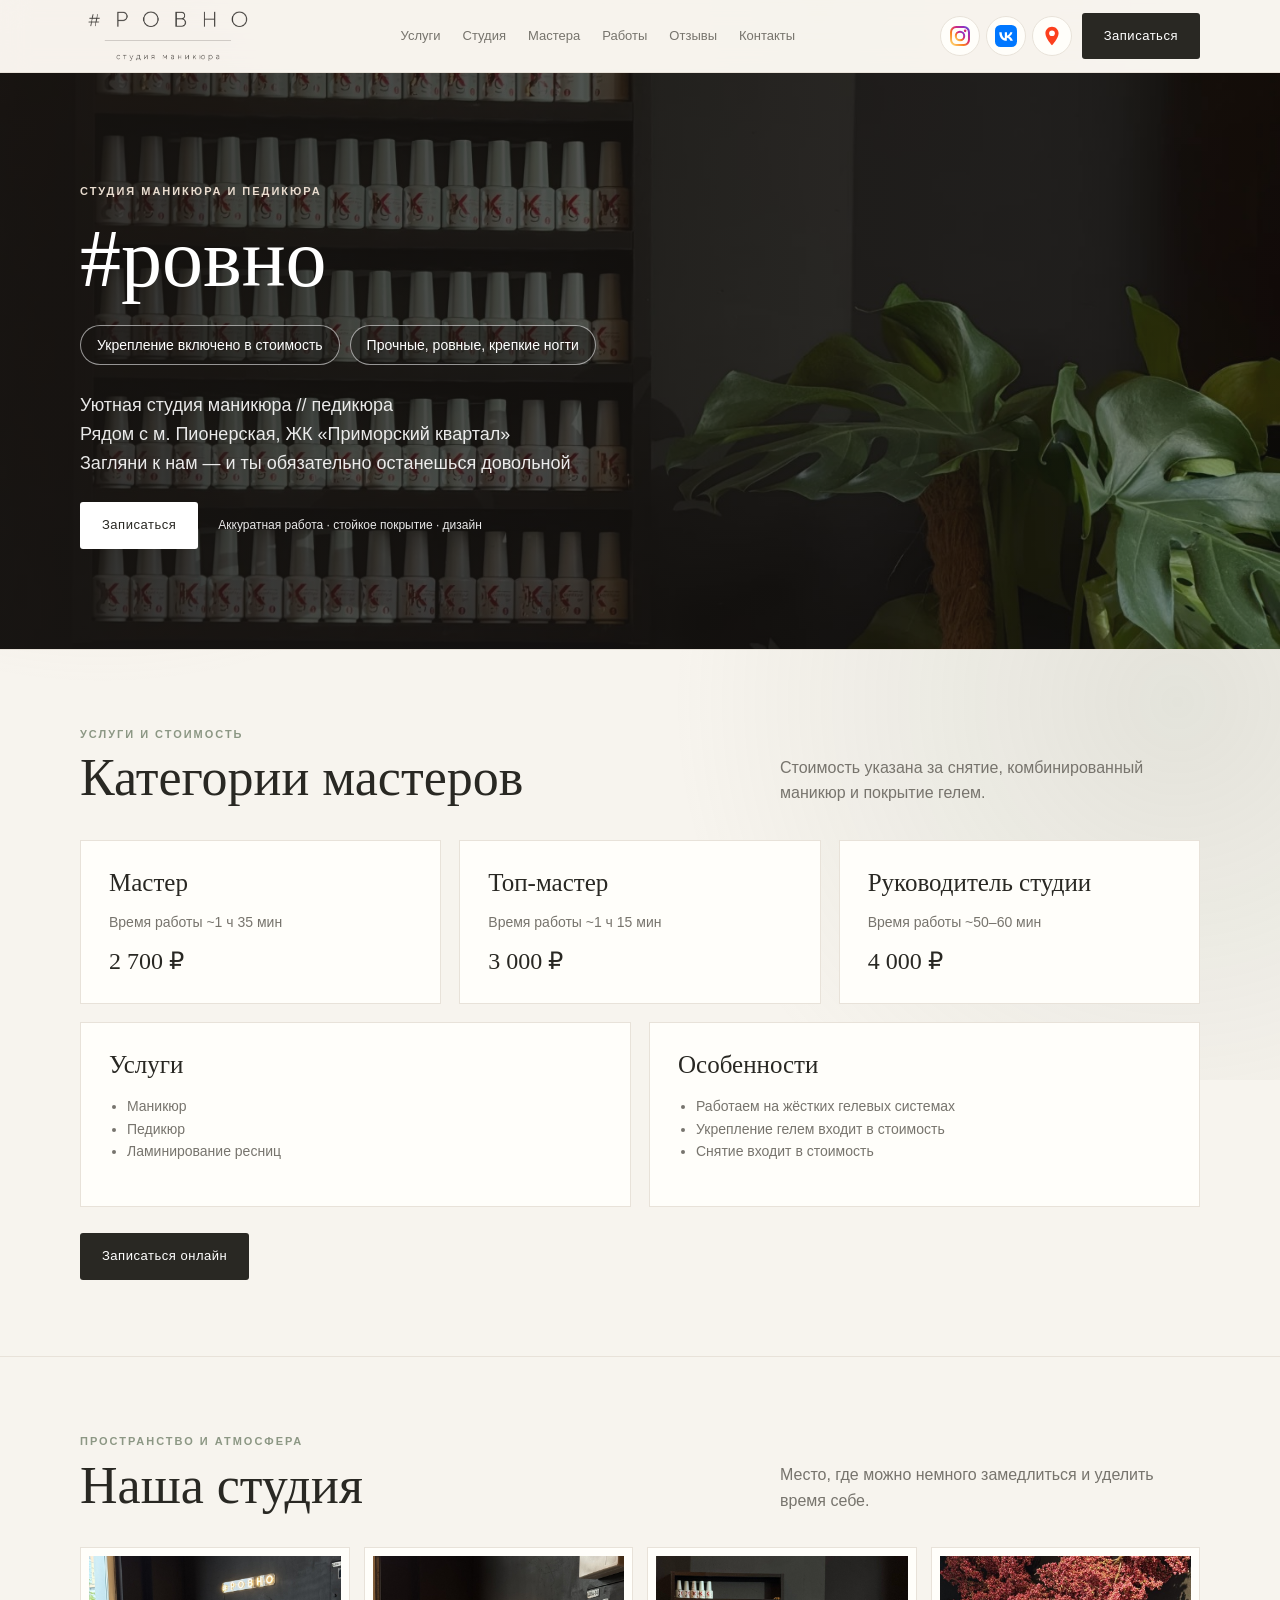
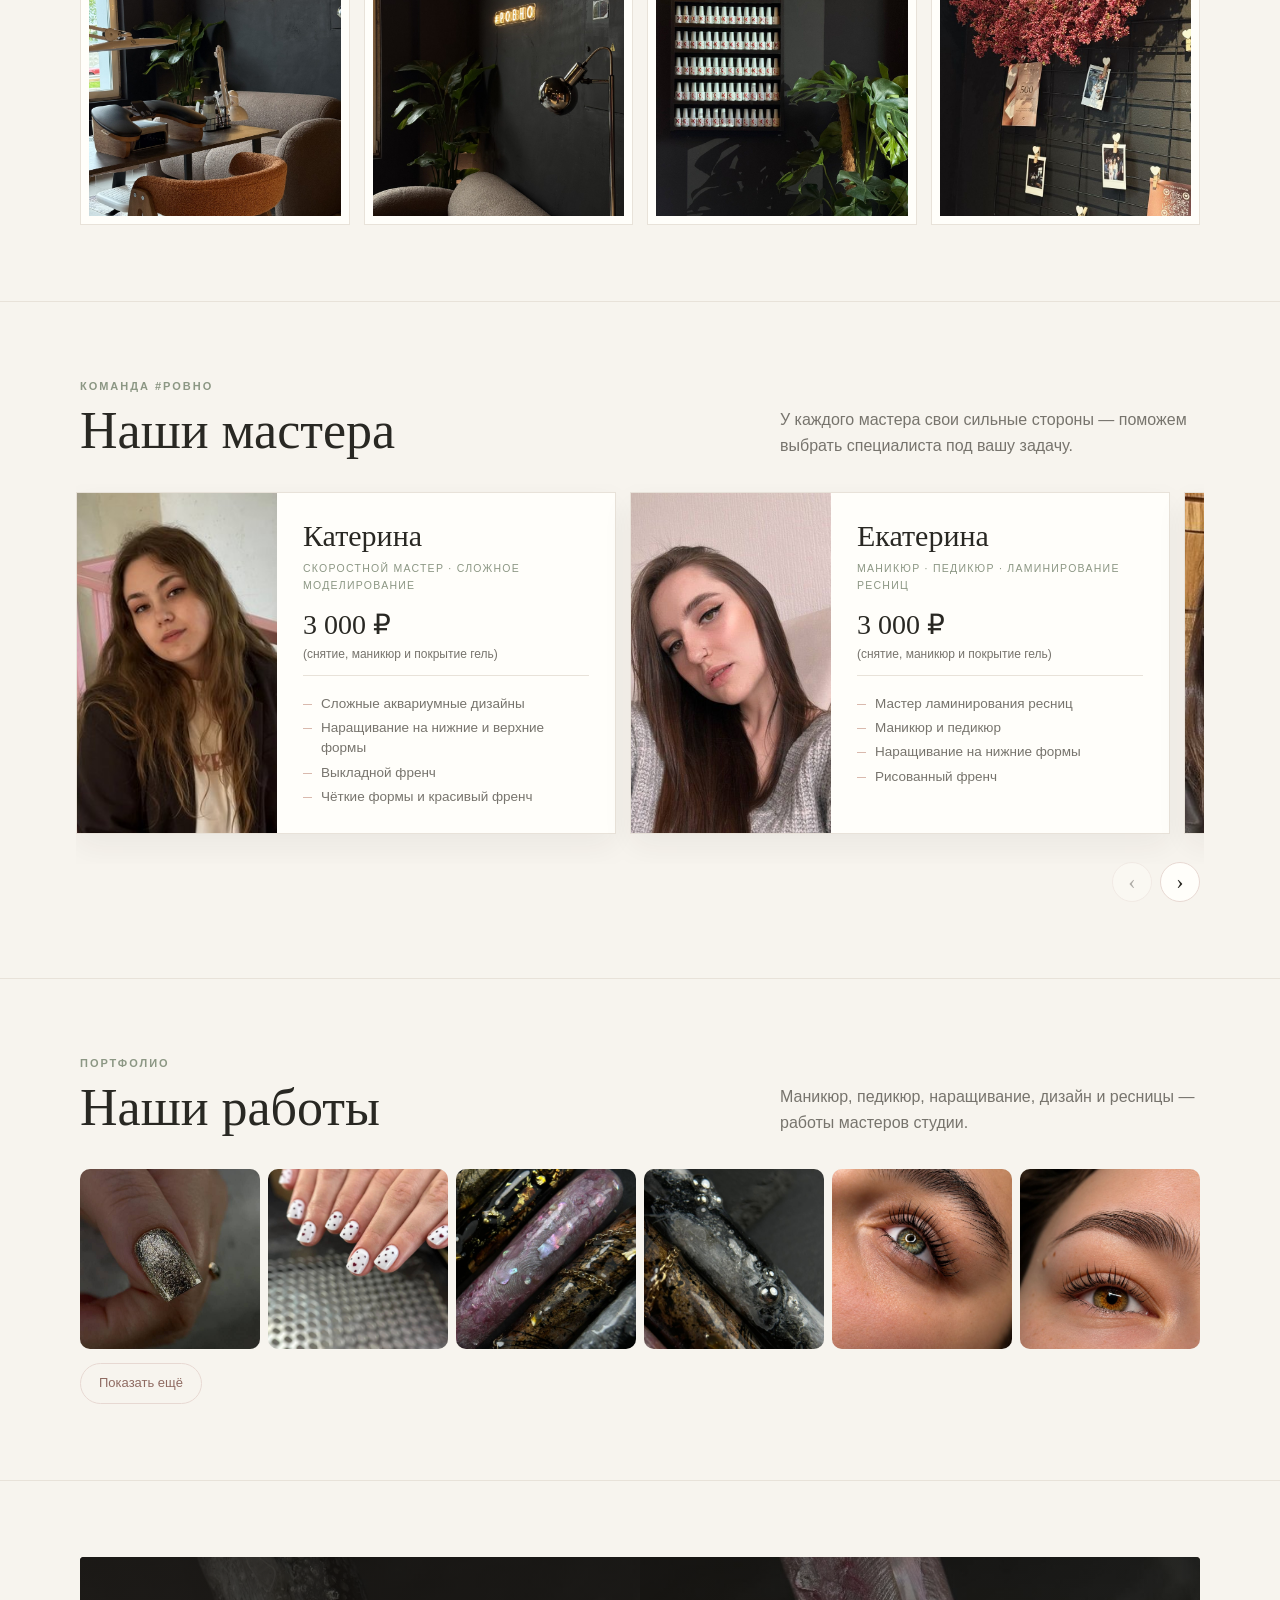
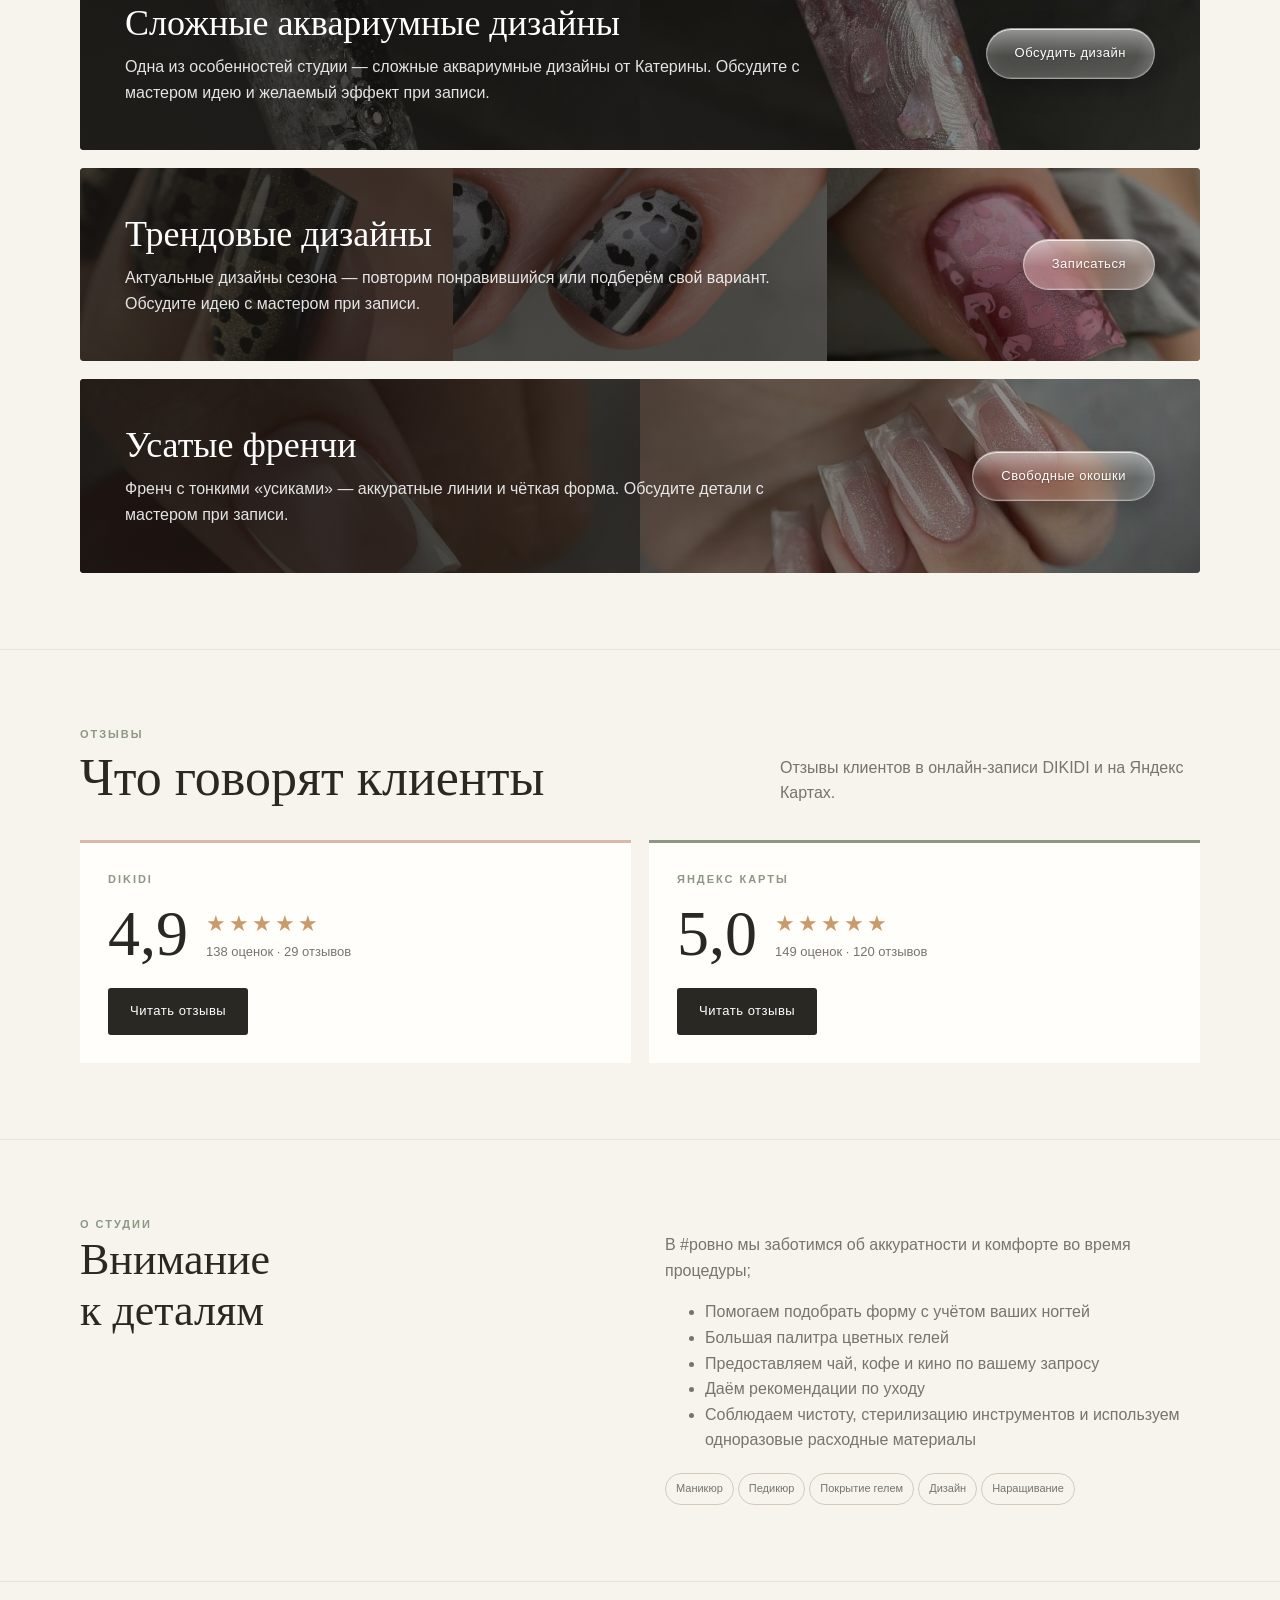
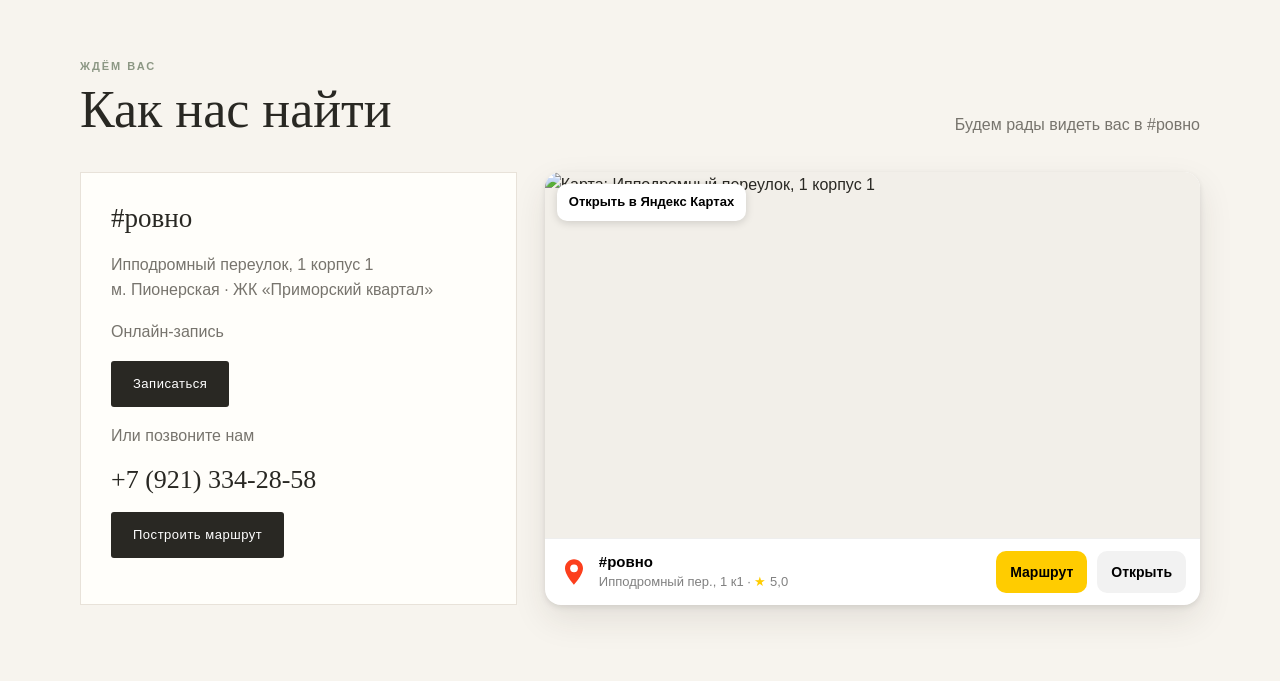
==== commit 9757b32b: "Обсудить дизайн → DIKIDI, правки текста о студии, стрелка мастеров Co-Authored-By: Claude Opus 5.5 <" ====
--- a/index.html
+++ b/index.html
@@ -5,7 +5,7 @@
     <meta name="viewport" content="width=device-width, initial-scale=1">
     <meta name="description" content="#ровно — уютная студия маникюра и педикюра рядом с метро Пионерская, ЖК Приморский квартал.">
     <title>#ровно — студия маникюра и педикюра</title>
-    <link rel="stylesheet" href="css/style.css?v=20261115-7">
+    <link rel="stylesheet" href="css/style.css?v=20261115-8">
   </head>
   <body>
     <header class="top">
@@ -270,8 +270,7 @@
               <h2>Сложные аквариумные дизайны</h2>
               <p>Одна из особенностей студии — сложные аквариумные дизайны от Катерины. Обсудите с мастером идею и желаемый эффект при записи.</p>
             </div>
-            <!-- ДОБАВИТЬ ССЫЛКУ TG: заменить tel:+79213342858 на https://t.me/... -->
-            <a class="btn btn-light" href="tel:+79213342858">Обсудить дизайн</a>
+            <a class="btn btn-light" href="https://dikidi.net/812212" target="_blank" rel="noopener noreferrer">Обсудить дизайн</a>
           </article>
           <article class="design">
             <div class="design-photos" aria-hidden="true"><img src="img/design-trend-1.jpg" alt=""><img src="img/design-trend-2.jpg" alt=""><img src="img/design-trend-3.jpg" alt=""></div>
@@ -331,10 +330,10 @@
         <div class="wrap about">
           <div>
             <div class="eyebrow">О студии</div>
-            <h2>Внимание<br>к деталям.</h2>
+            <h2>Внимание<br>к деталям</h2>
           </div>
           <div>
-            <p>В #ровно мы заботимся об аккуратности и комфорте во время процедуры.</p>
+            <p>В #ровно мы заботимся об аккуратности и комфорте во время процедуры;</p>
             <ul>
               <li>Помогаем подобрать форму с учётом ваших ногтей</li>
               <li>Большая палитра цветных гелей</li>
@@ -390,6 +389,6 @@
       <button type="button" class="lb-prev" aria-label="Предыдущее фото">‹</button>
       <button type="button" class="lb-next" aria-label="Следующее фото">›</button>
     </div>
-    <script src="js/main.js?v=20261115-7"></script>
+    <script src="js/main.js?v=20261115-8"></script>
   </body>
 </html>
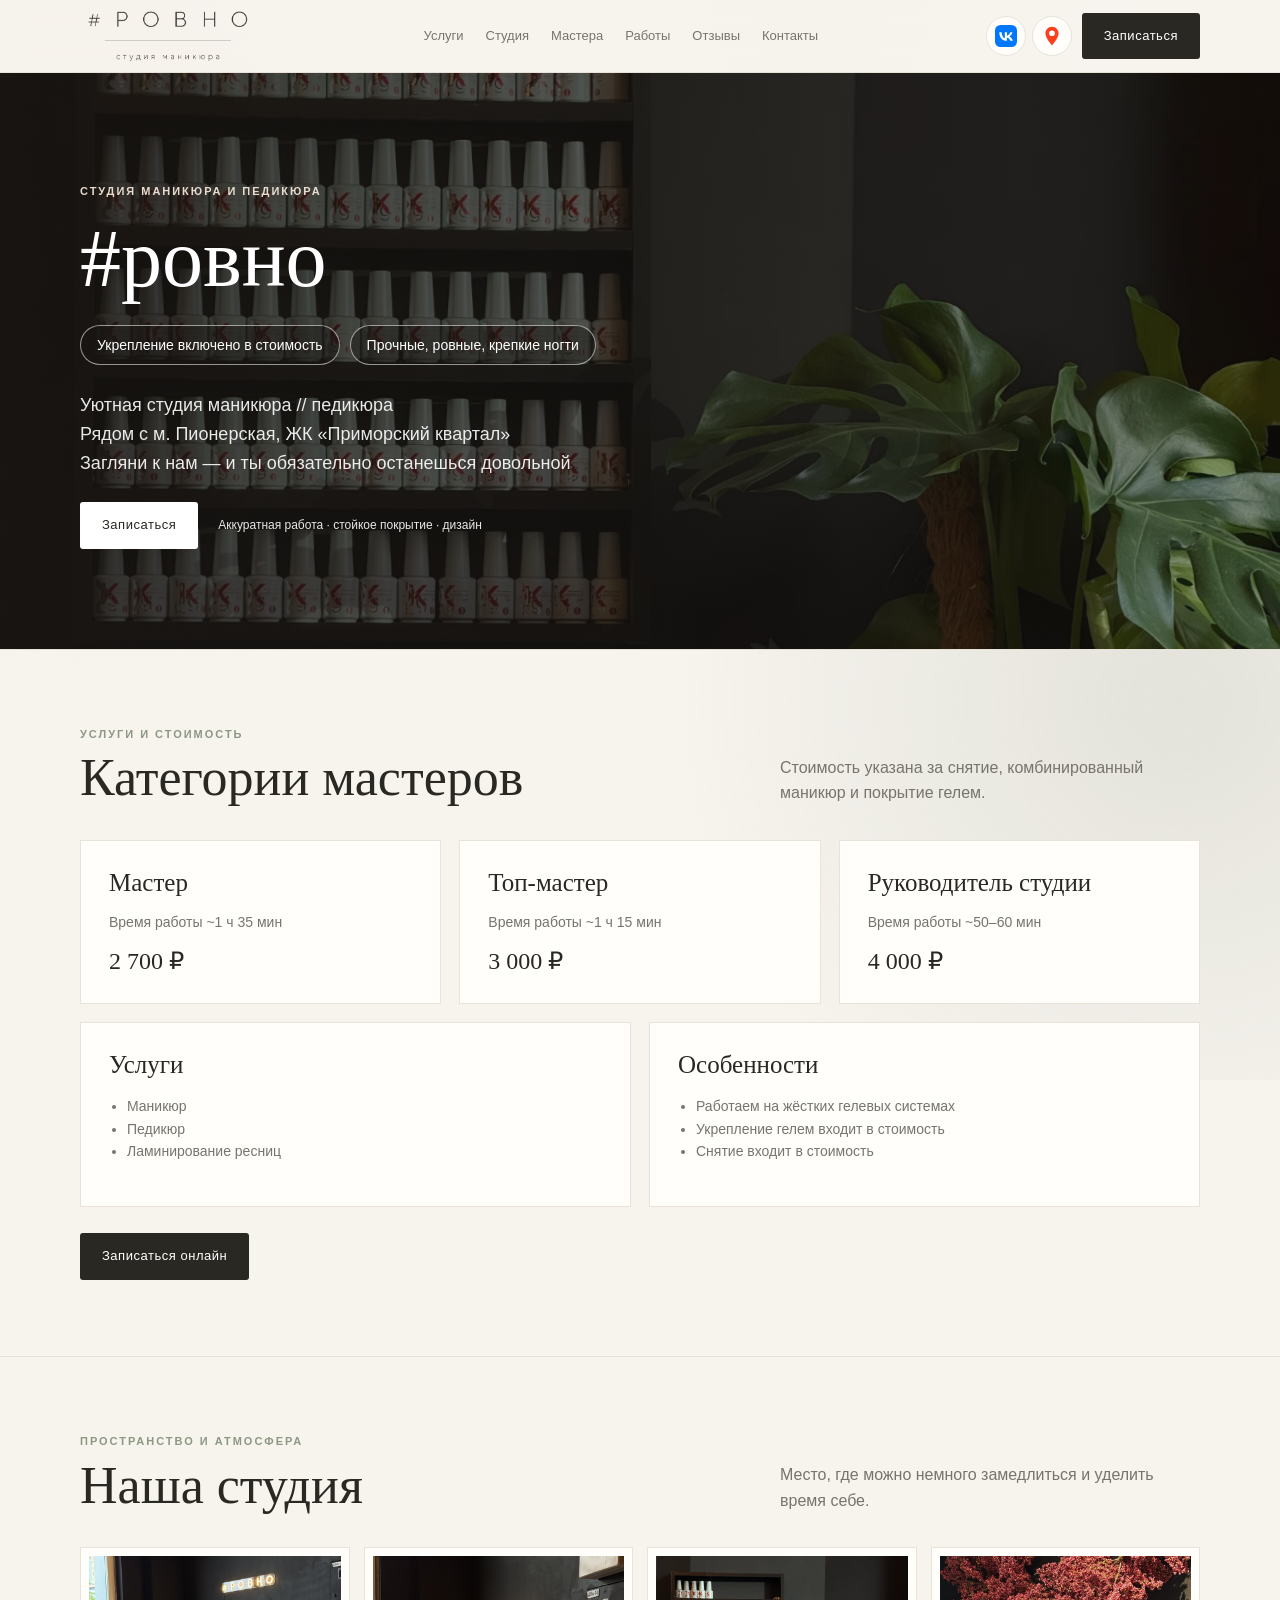
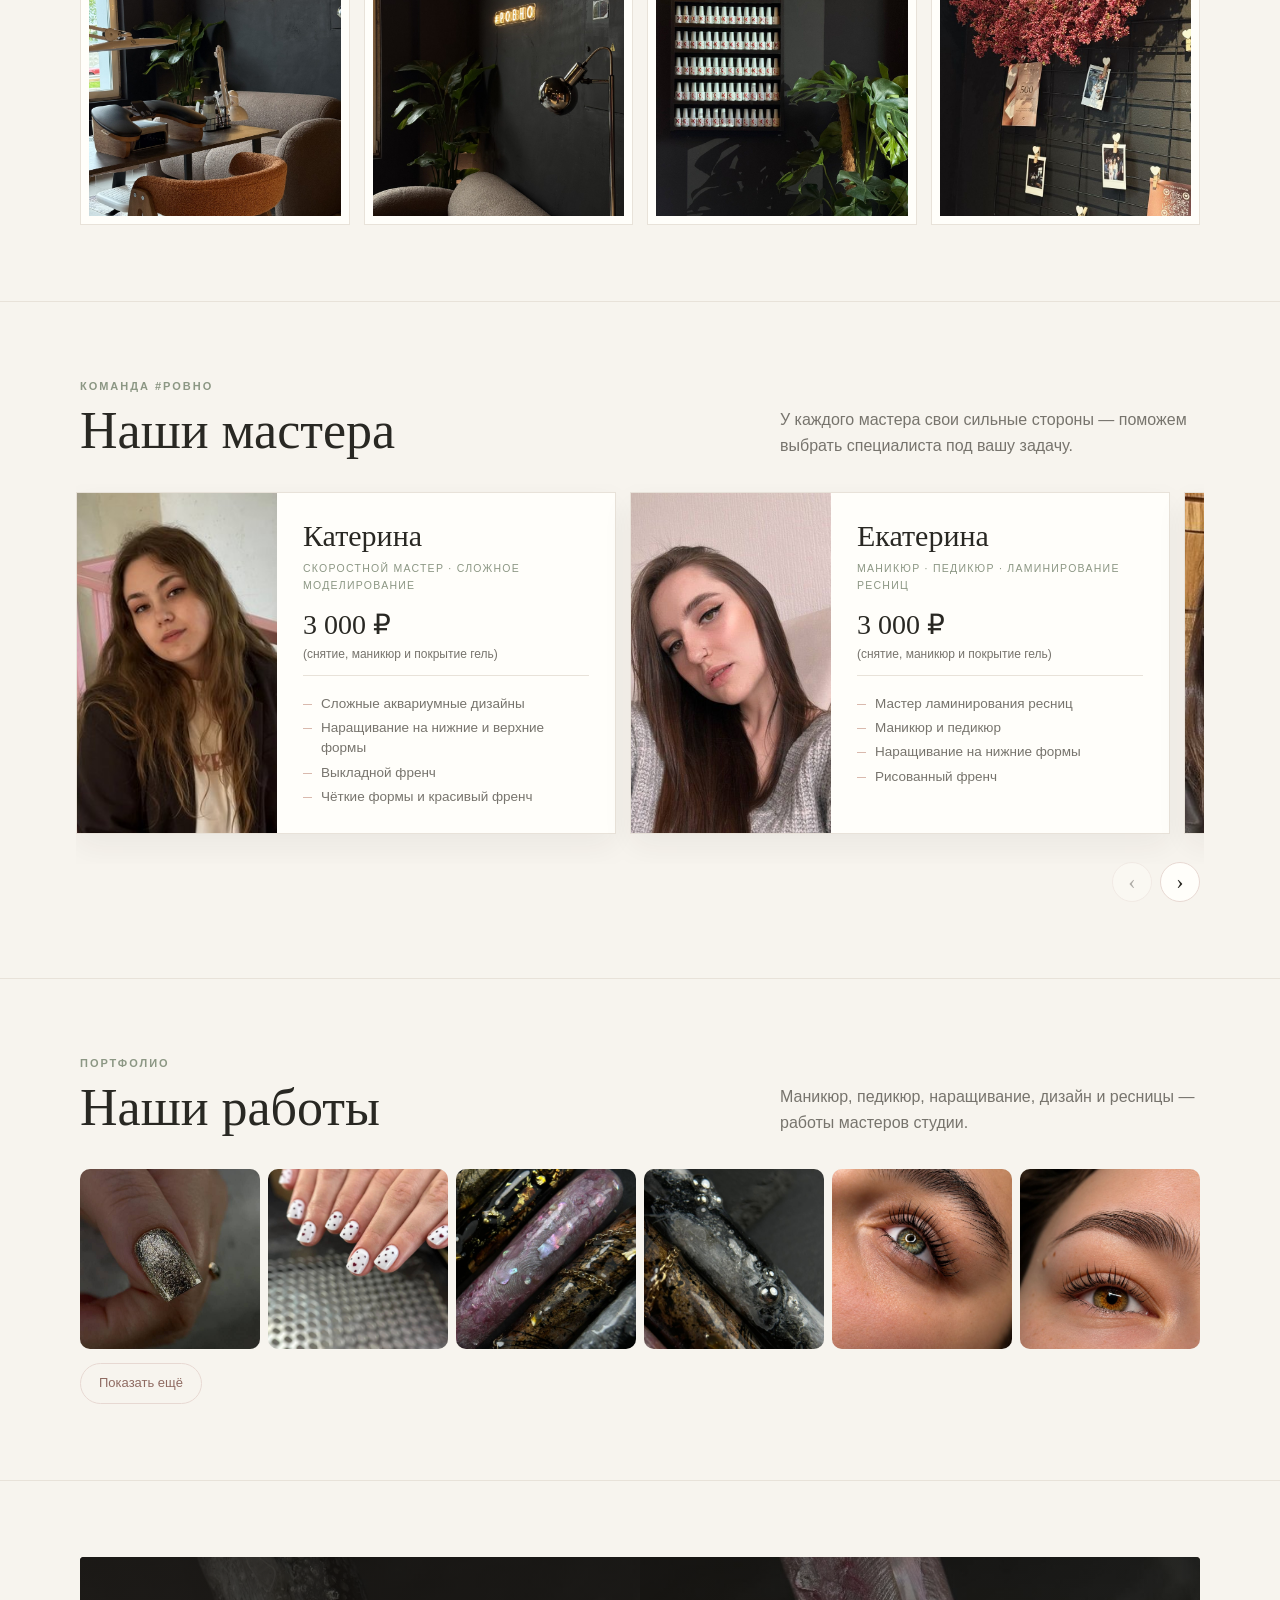
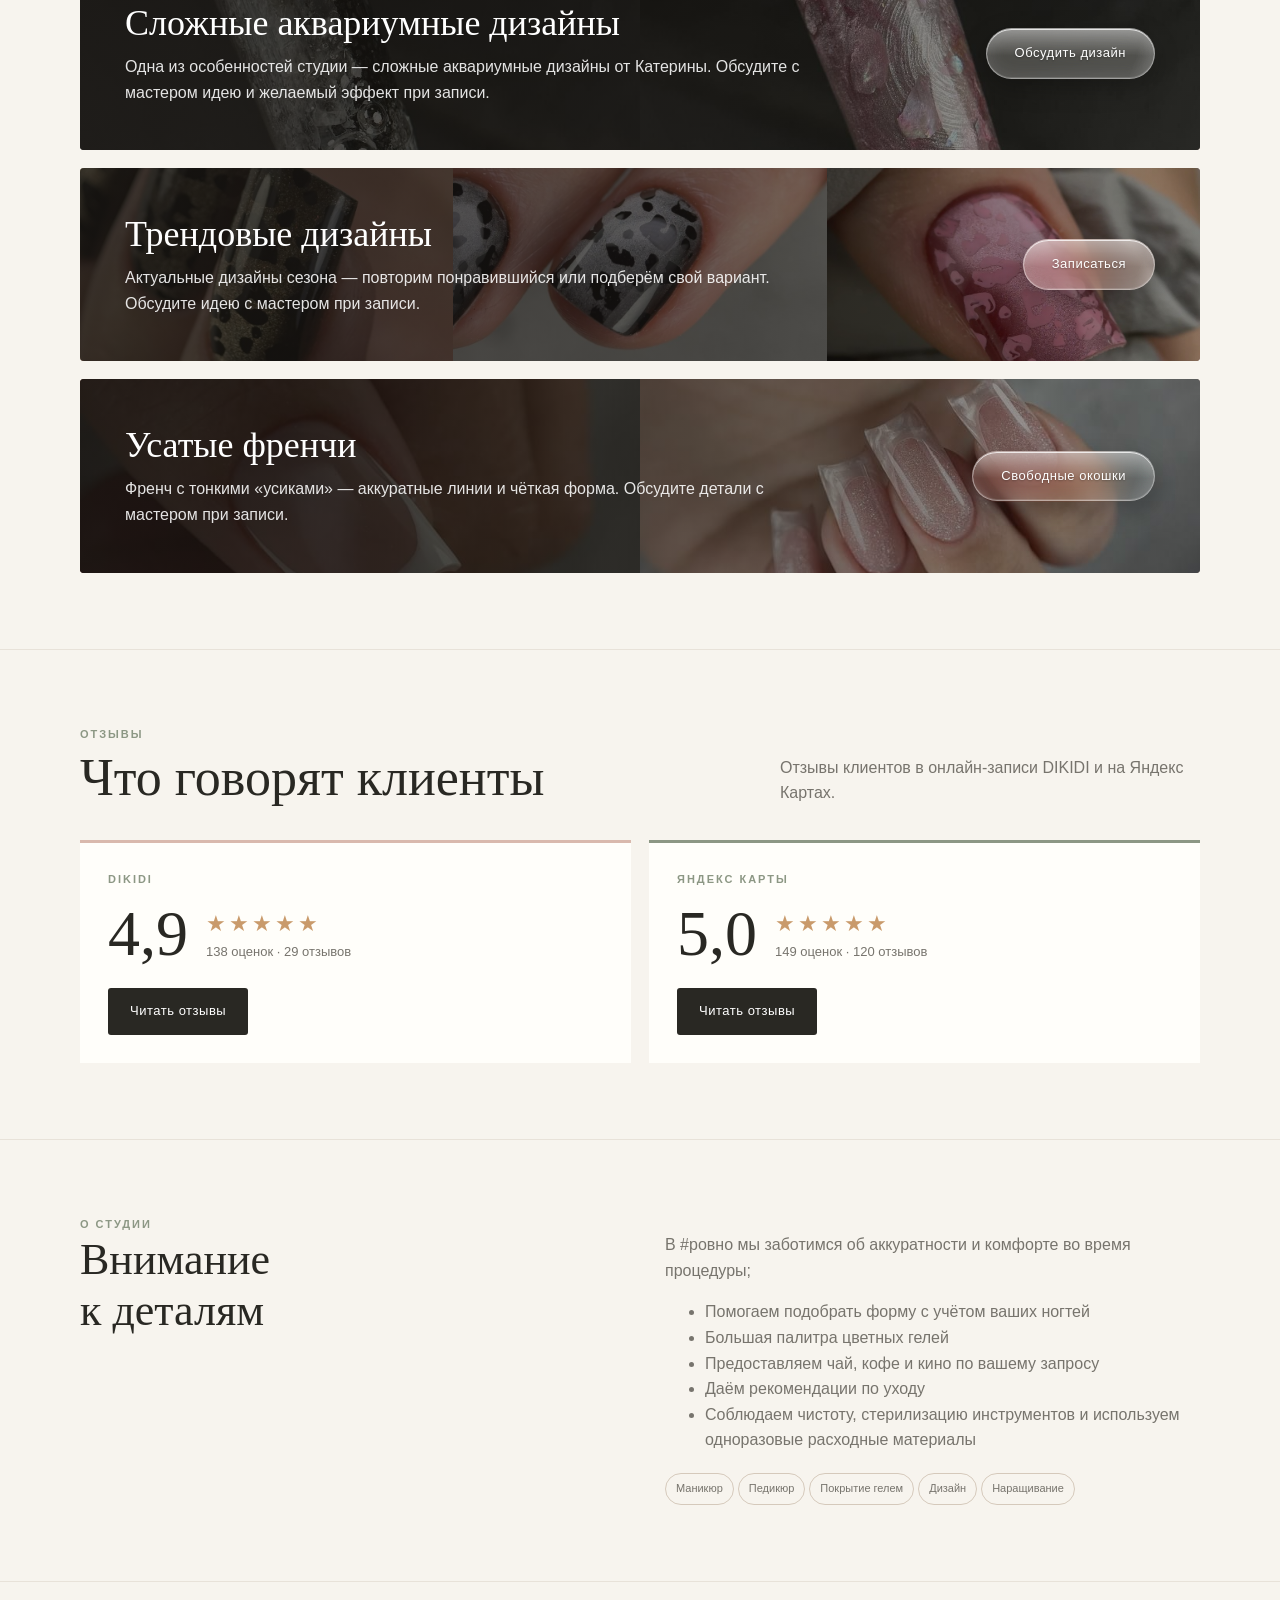
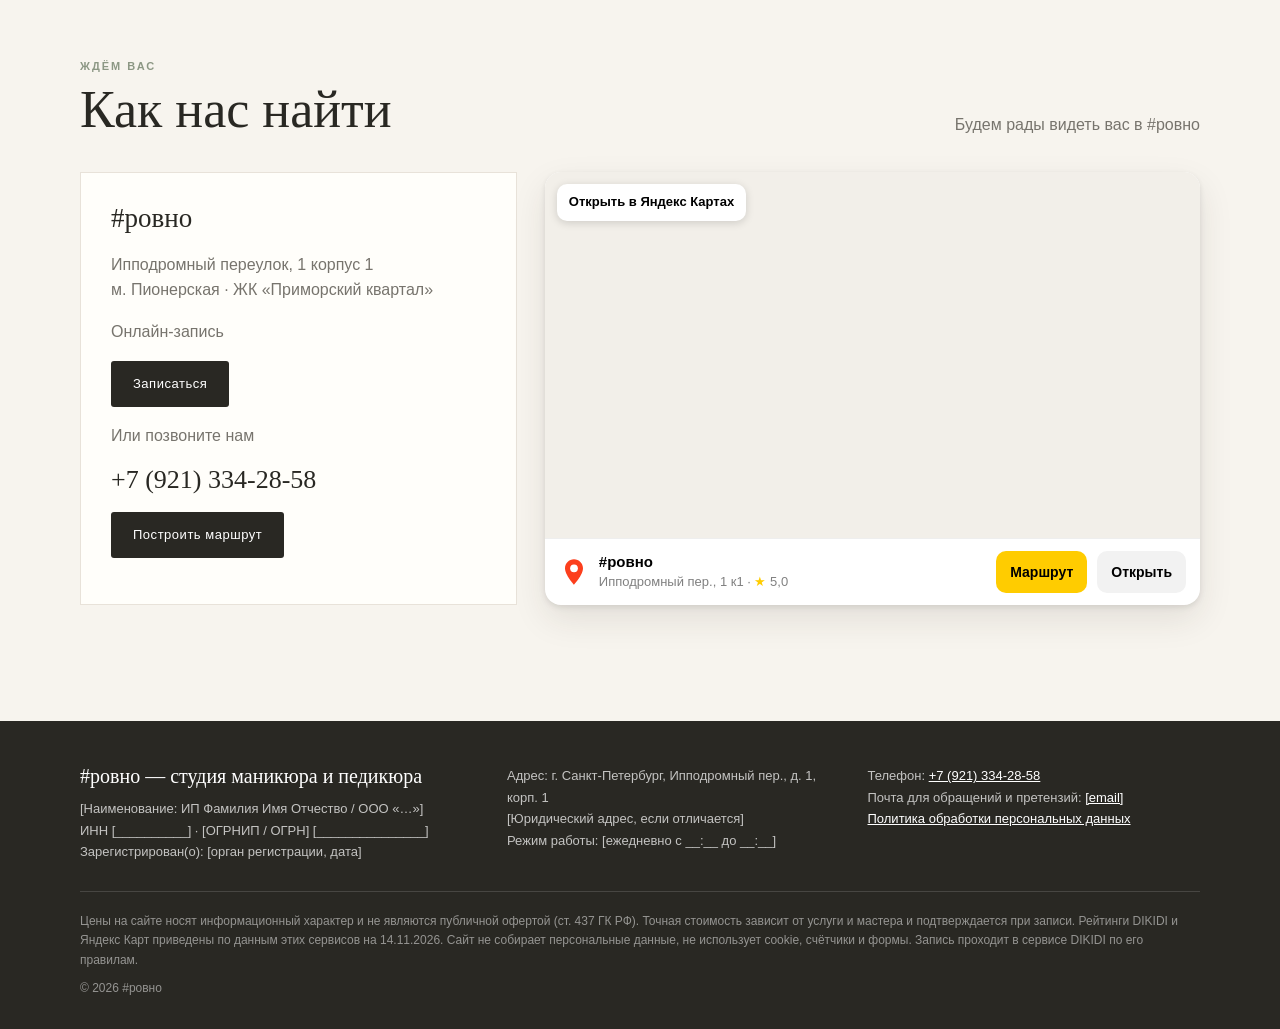
==== commit 16a11c3d: "Правовой подвал, политика ПДн, CSP, без Instagram; рубль на Android; вертикальные карточки мастеров " ====
--- a/index.html
+++ b/index.html
@@ -3,9 +3,12 @@
   <head>
     <meta charset="utf-8">
     <meta name="viewport" content="width=device-width, initial-scale=1">
+    <!-- Защита: браузер загружает скрипты, стили и картинки только с этого сайта; формы, фреймы и плагины запрещены -->
+    <meta http-equiv="Content-Security-Policy" content="default-src 'none'; script-src 'self'; style-src 'self'; img-src 'self'; font-src 'self'; connect-src 'none'; frame-src 'none'; object-src 'none'; base-uri 'none'; form-action 'none'">
+    <meta name="referrer" content="strict-origin-when-cross-origin">
     <meta name="description" content="#ровно — уютная студия маникюра и педикюра рядом с метро Пионерская, ЖК Приморский квартал.">
     <title>#ровно — студия маникюра и педикюра</title>
-    <link rel="stylesheet" href="css/style.css?v=20261115-8">
+    <link rel="stylesheet" href="css/style.css?v=20261115-10">
   </head>
   <body>
     <header class="top">
@@ -14,7 +17,6 @@
         <nav class="links"><a href="#services">Услуги</a><a href="#studio">Студия</a><a href="#masters">Мастера</a><a href="#works">Работы</a><a href="#reviews">Отзывы</a><a href="#contacts">Контакты</a></nav>
         <div class="head-actions">
           <div class="head-social">
-            <a class="head-soc" href="https://www.instagram.com/anastasiia.dmitrievnaa?utm_source=qr" target="_blank" rel="noopener noreferrer" aria-label="#ровно в Instagram"><img src="img/icon-instagram.svg" alt=""></a>
             <a class="head-soc" href="https://vk.ru/smokvina_nails" target="_blank" rel="noopener noreferrer" aria-label="#ровно ВКонтакте"><img src="img/icon-vk.svg" alt=""></a>
             <a class="head-soc" href="https://yandex.ru/maps/-/CXqO7MmX" target="_blank" rel="noopener noreferrer" aria-label="#ровно на Яндекс Картах"><img src="img/icon-yandex-maps.svg" alt=""></a>
           </div>
@@ -50,17 +52,17 @@
             <article class="card">
               <h3>Мастер</h3>
               <p>Время работы ~1 ч 35 мин</p>
-              <div class="price">2 700 ₽</div>
+              <div class="price">2 700 <i class="rub">₽</i></div>
             </article>
             <article class="card">
               <h3>Топ-мастер</h3>
               <p>Время работы ~1 ч 15 мин</p>
-              <div class="price">3 000 ₽</div>
+              <div class="price">3 000 <i class="rub">₽</i></div>
             </article>
             <article class="card">
               <h3>Руководитель студии</h3>
               <p>Время работы ~50–60 мин</p>
-              <div class="price">4 000 ₽</div>
+              <div class="price">4 000 <i class="rub">₽</i></div>
             </article>
           </div>
           <div class="offer">
@@ -117,7 +119,7 @@
                 <div>
                   <h3>Катерина</h3>
                   <div class="role">Скоростной мастер · сложное моделирование</div>
-                  <div class="master-price">3 000 ₽ <span>(снятие, маникюр и покрытие гель)</span></div>
+                  <div class="master-price">3 000 <i class="rub">₽</i> <span>(снятие, маникюр и покрытие гель)</span></div>
                 </div>
               </div>
               <ul>
@@ -133,7 +135,7 @@
                 <div>
                   <h3>Екатерина</h3>
                   <div class="role">Маникюр · педикюр · ламинирование ресниц</div>
-                  <div class="master-price">3 000 ₽ <span>(снятие, маникюр и покрытие гель)</span></div>
+                  <div class="master-price">3 000 <i class="rub">₽</i> <span>(снятие, маникюр и покрытие гель)</span></div>
                 </div>
               </div>
               <ul>
@@ -149,7 +151,7 @@
                 <div>
                   <h3>Валерия</h3>
                   <div class="role">Наращивание · дизайн · педикюр</div>
-                  <div class="master-price">2 700 ₽ <span>(снятие, маникюр и покрытие гель)</span></div>
+                  <div class="master-price">2 700 <i class="rub">₽</i> <span>(снятие, маникюр и покрытие гель)</span></div>
                 </div>
               </div>
               <ul>
@@ -168,7 +170,7 @@
                   <div>
                     <h3>ИМЯ</h3>
                     <div class="role">РОЛЬ</div>
-                    <div class="master-price">ЦЕНА ₽ <span>(снятие, маникюр и покрытие гель)</span></div>
+                    <div class="master-price">ЦЕНА <i class="rub">₽</i> <span>(снятие, маникюр и покрытие гель)</span></div>
                   </div>
                 </div>
                 <ul>
@@ -182,11 +184,11 @@
                 <div>
                   <h3>Виктория</h3>
                   <div class="role">Маникюр · педикюр</div>
-                  <div class="master-price">2 700 ₽ <span>(снятие, маникюр и покрытие гель)</span></div>
-                </div>
-              </div>
-              <ul>
-                <li>SMART-педикюр</li>
+                  <div class="master-price">2 700 <i class="rub">₽</i> <span>(снятие, маникюр и покрытие гель)</span></div>
+                </div>
+              </div>
+              <ul>
+                <li>Смарт-педикюр</li>
                 <li>Комбинированный / аппаратный маникюр с покрытием гелем</li>
               </ul>
             </article>
@@ -366,7 +368,7 @@
             </div>
             <div class="ymap">
               <a class="ymap-view" href="https://yandex.ru/maps/org/rovno/37759536198/" target="_blank" rel="noopener noreferrer" aria-label="Открыть студию #ровно на Яндекс Картах">
-                <img src="https://static-maps.yandex.ru/1.x/?ll=30.309341,60.000711&amp;z=16&amp;l=map&amp;size=650,450&amp;pt=30.309341,60.000711,pm2rdl&amp;lang=ru_RU" alt="Карта: Ипподромный переулок, 1 корпус 1" loading="lazy">
+                <img src="img/map.png" alt="Карта: Ипподромный переулок, 1 корпус 1" loading="lazy">
                 <span class="ymap-hint">Открыть в Яндекс Картах</span>
               </a>
               <div class="ymap-bar">
@@ -383,12 +385,39 @@
         </div>
       </section>
     </main>
+    <!-- ПРАВОВАЯ ИНФОРМАЦИЯ: заполнить поля в [квадратных скобках] реквизитами организации -->
+    <footer class="legal">
+      <div class="wrap legal-grid">
+        <div>
+          <div class="legal-title">#ровно — студия маникюра и педикюра</div>
+          <p>[Наименование: ИП Фамилия Имя Отчество / ООО «…»]<br>
+             ИНН [__________] · [ОГРНИП / ОГРН] [_______________]<br>
+             Зарегистрирован(о): [орган регистрации, дата]</p>
+        </div>
+        <div>
+          <p>Адрес: г. Санкт-Петербург, Ипподромный пер., д. 1, корп. 1<br>
+             [Юридический адрес, если отличается]<br>
+             Режим работы: [ежедневно с __:__ до __:__]</p>
+        </div>
+        <div>
+          <p>Телефон: <a href="tel:+79213342858">+7 (921) 334-28-58</a><br>
+             Почта для обращений и претензий: <a href="mailto:[email]">[email]</a><br>
+             <a href="privacy.html">Политика обработки персональных данных</a></p>
+        </div>
+      </div>
+      <div class="wrap legal-note">
+        <p>Цены на сайте носят информационный характер и не являются публичной офертой (ст. 437 ГК РФ). Точная стоимость зависит от услуги и мастера и подтверждается при записи.
+           Рейтинги DIKIDI и Яндекс Карт приведены по данным этих сервисов на 14.11.2026.
+           Сайт не собирает персональные данные, не использует cookie, счётчики и формы. Запись проходит в сервисе DIKIDI по его правилам.</p>
+        <p>© 2026 #ровно</p>
+      </div>
+    </footer>
     <div class="lb" id="lb" hidden role="dialog" aria-modal="true" aria-label="Просмотр фото">
       <img alt="">
       <button type="button" class="lb-close" aria-label="Закрыть">×</button>
       <button type="button" class="lb-prev" aria-label="Предыдущее фото">‹</button>
       <button type="button" class="lb-next" aria-label="Следующее фото">›</button>
     </div>
-    <script src="js/main.js?v=20261115-8"></script>
+    <script src="js/main.js?v=20261115-10"></script>
   </body>
 </html>
--- a/css/style.css
+++ b/css/style.css
@@ -1311,12 +1311,18 @@
   }
 }
 
-/* Телефон: карточка почти на всю ширину, следующая выглядывает сбоку */
+/* Телефон: вертикальная карточка — фото сверху, текст снизу; следующая выглядывает сбоку */
 @media (max-width: 800px) {
+  .masters {
+    gap: 12px;
+  }
+
   .master {
-    flex-basis: 88%;
-    grid-template-columns: 38% 1fr;
+    flex-basis: 82%;
+    grid-template-columns: 1fr;
+    grid-template-rows: auto auto 1fr;
     min-height: 0;
+    border-radius: 14px;
   }
 
   .master:hover {
@@ -1324,30 +1330,55 @@
   }
 
   .master-photo {
-    font-size: 52px;
+    grid-column: 1;
+    grid-row: 1;
+    height: 250px;
+    font-size: 64px;
+  }
+
+  .master-photo img {
+    object-position: center 28%;
   }
 
   .master-head > div:not(.master-photo) {
-    padding: 18px 16px 0;
+    grid-column: 1;
+    grid-row: 2;
+    padding: 18px 20px 0;
   }
 
   .master h3 {
-    font-size: 24px;
+    font-size: 26px;
   }
 
   .role {
     margin: 6px 0 12px;
-    font-size: 9.5px;
+    font-size: 10px;
   }
 
   .master-price {
-    font-size: 22px;
-    padding-bottom: 10px;
+    font-size: 24px;
+    padding-bottom: 12px;
+  }
+
+  .master-price span {
+    font-size: 12px;
   }
 
   .master ul {
-    padding: 10px 16px 18px;
-    font-size: 12.5px;
+    grid-column: 1;
+    grid-row: 3;
+    padding: 12px 20px 20px;
+    font-size: 13.5px;
+  }
+}
+
+@media (max-width: 380px) {
+  .master {
+    flex-basis: 86%;
+  }
+
+  .master-photo {
+    height: 220px;
   }
 }
 
@@ -1774,3 +1805,95 @@
     animation: none;
   }
 }
+
+/* ---------- Подвал: правовая информация ---------- */
+.legal {
+  margin-top: 40px;
+  padding: 44px 0 30px;
+  background: var(--ink);
+  color: rgba(255, 255, 255, .72);
+  font-size: 13px;
+  line-height: 1.65;
+}
+
+.legal a {
+  color: #fff;
+}
+
+.legal-grid {
+  display: grid;
+  grid-template-columns: 1.2fr 1fr 1fr;
+  gap: 28px;
+}
+
+.legal-title {
+  font: 20px Georgia, serif;
+  color: #fff;
+  margin-bottom: 10px;
+}
+
+.legal p {
+  margin: 0;
+}
+
+.legal-note {
+  margin-top: 28px;
+  padding-top: 20px;
+  border-top: 1px solid rgba(255, 255, 255, .14);
+  font-size: 12px;
+  color: rgba(255, 255, 255, .5);
+}
+
+.legal-note p + p {
+  margin-top: 8px;
+}
+
+@media (max-width: 800px) {
+  .legal-grid {
+    grid-template-columns: 1fr;
+    gap: 16px;
+  }
+}
+
+/* ---------- Страница политики ---------- */
+.policy {
+  max-width: 820px;
+  padding: 50px 0 70px;
+}
+
+.policy h1 {
+  font: 38px/1.15 Georgia, serif;
+  font-weight: 400;
+  margin: 0 0 8px;
+}
+
+.policy h2 {
+  font: 22px Georgia, serif;
+  font-weight: 400;
+  margin: 34px 0 10px;
+}
+
+.policy p,
+.policy li {
+  color: #4a4741;
+  line-height: 1.7;
+}
+
+.policy-back {
+  display: inline-block;
+  margin-bottom: 26px;
+  color: var(--muted);
+}
+
+@media (max-width: 800px) {
+  .policy h1 {
+    font-size: 30px;
+  }
+}
+
+/* Знак рубля: в шрифтах с засечками на Android его нет — берём системный шрифт */
+.rub {
+  font-family: Roboto, "Segoe UI", Arial, Helvetica, sans-serif;
+  font-style: normal;
+  font-weight: 400;
+}
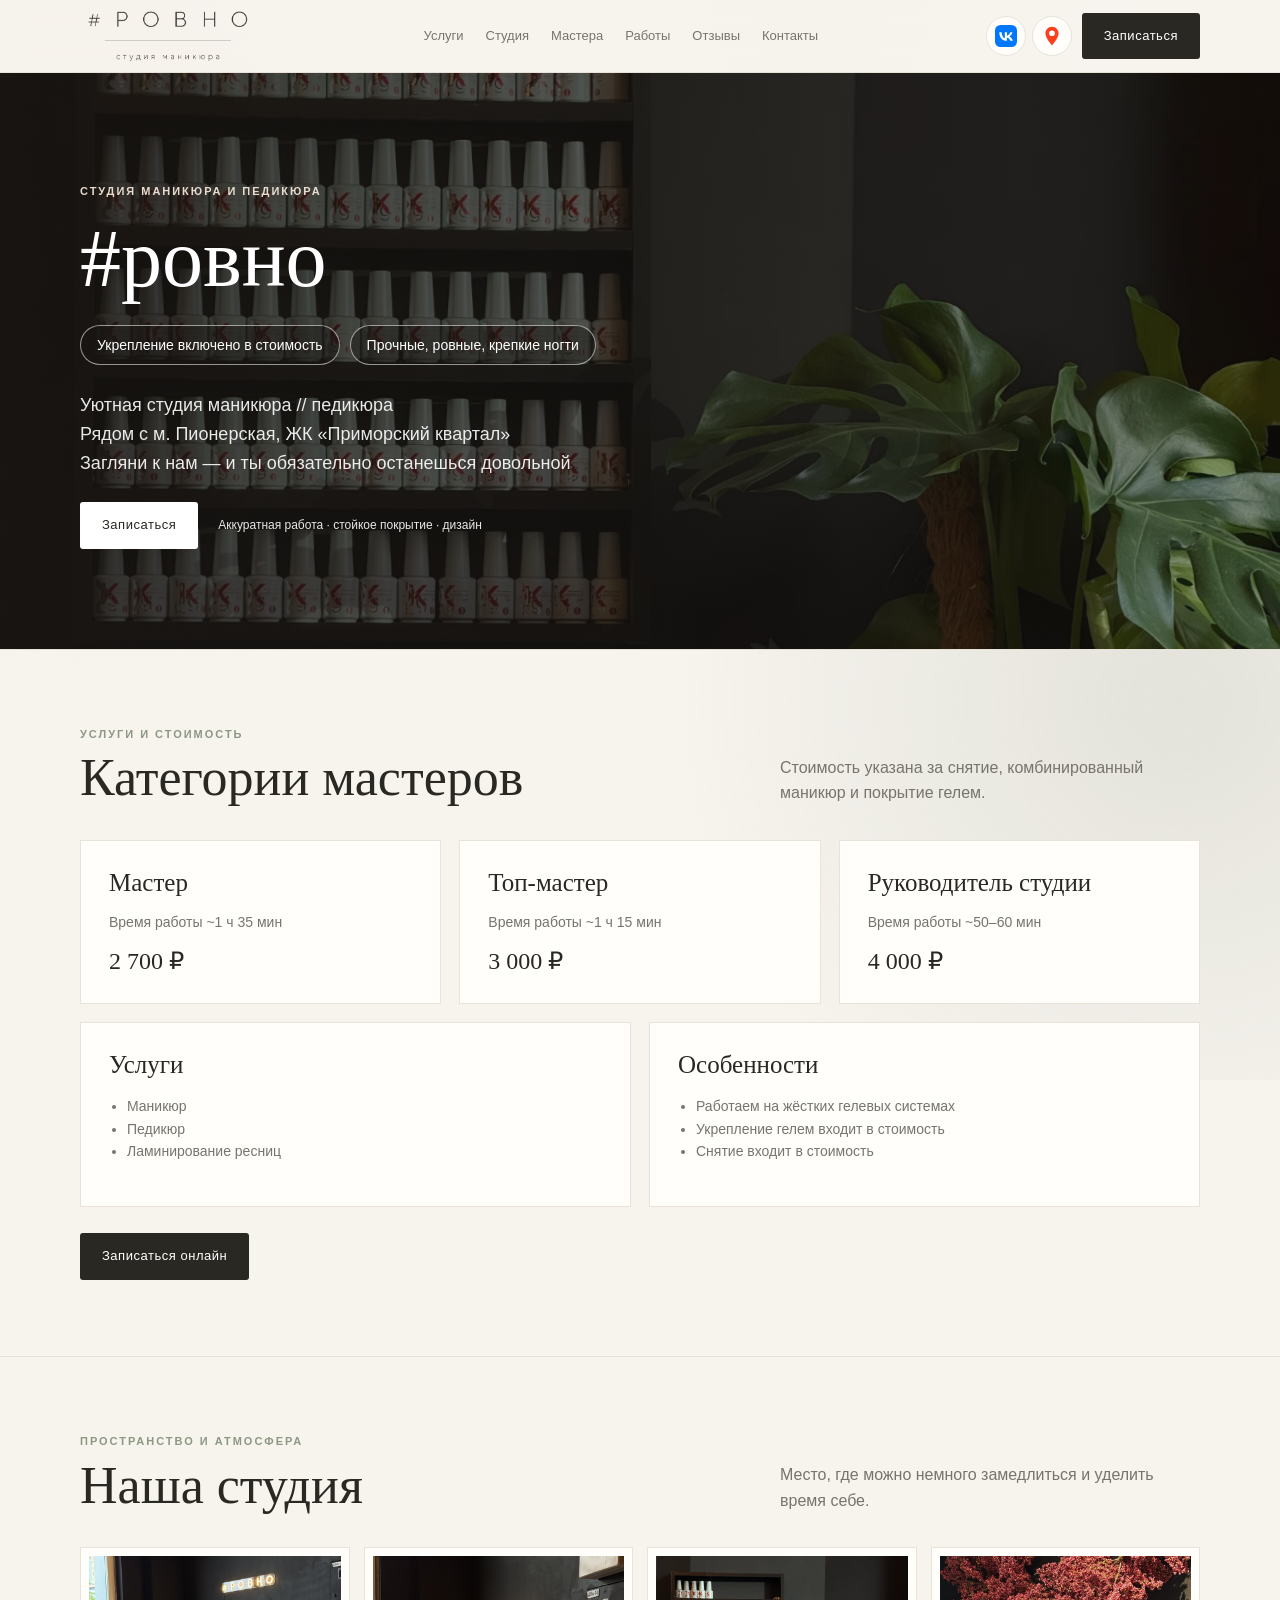
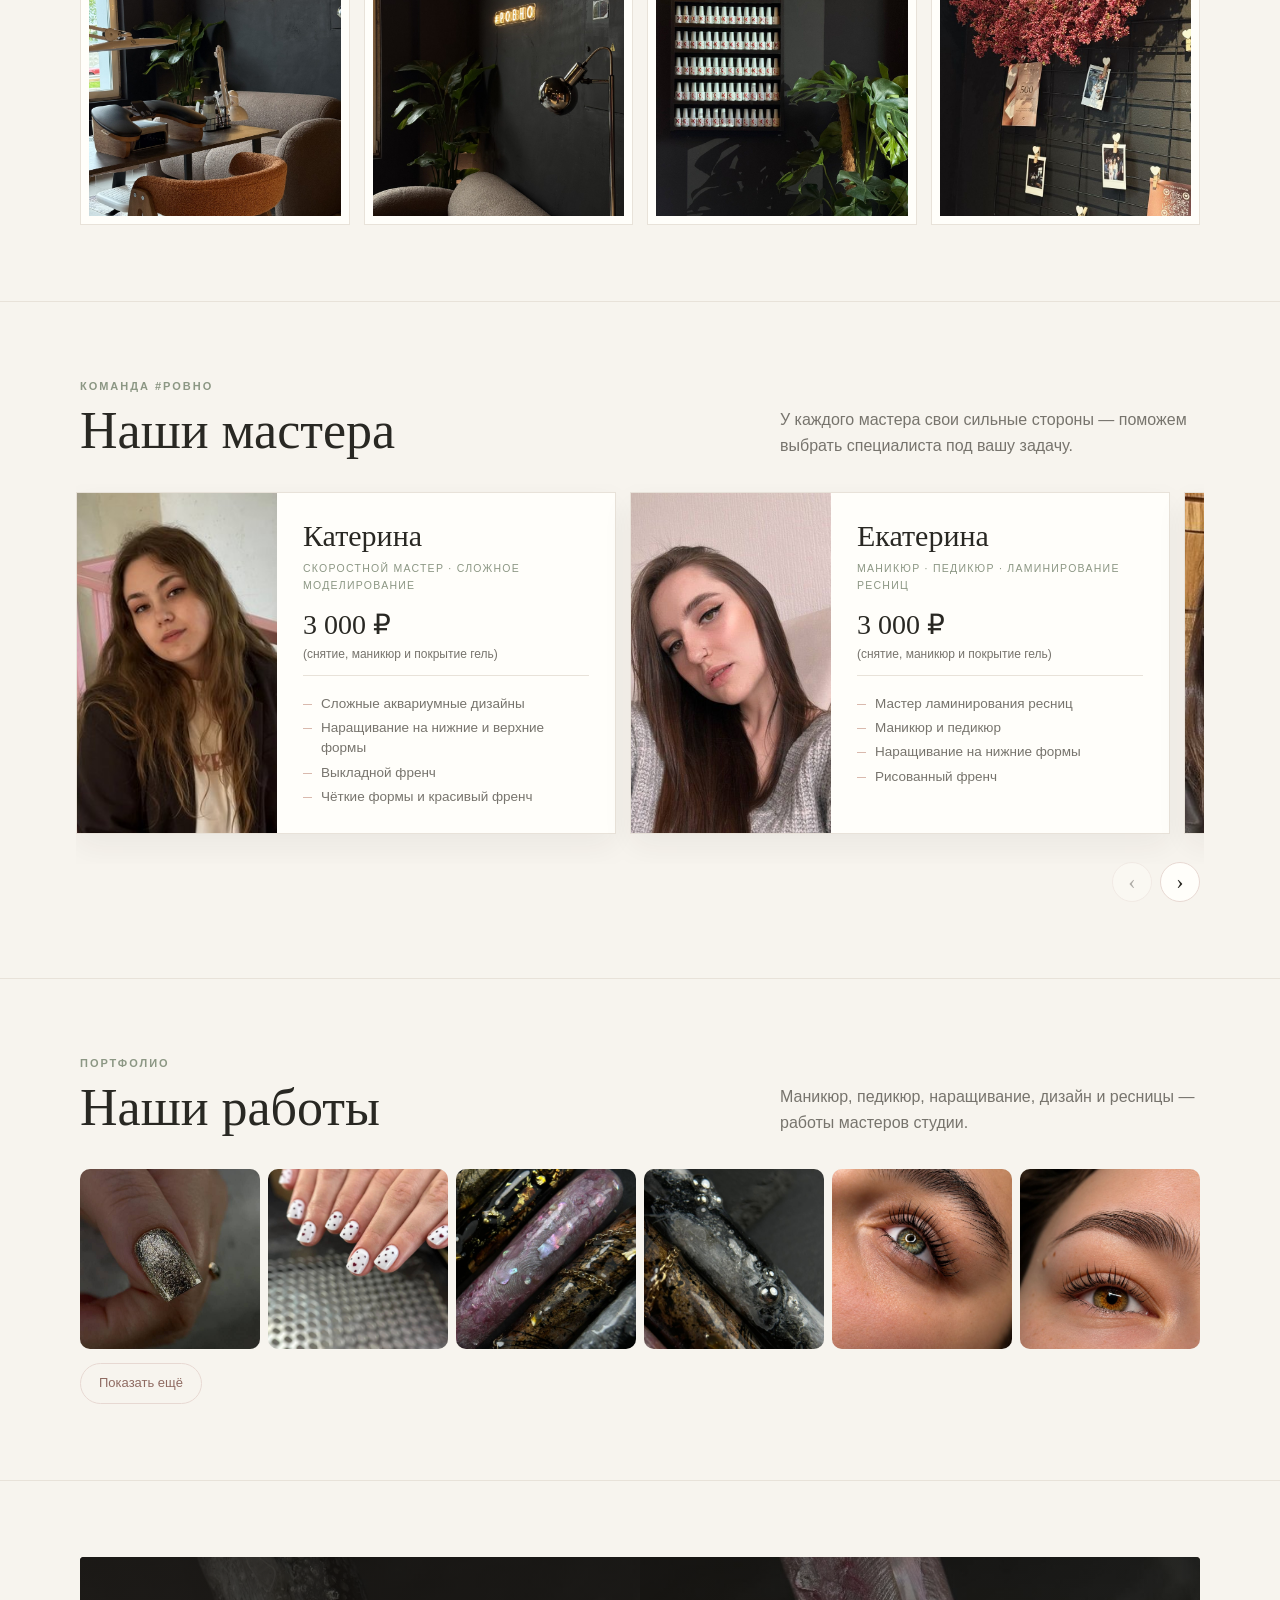
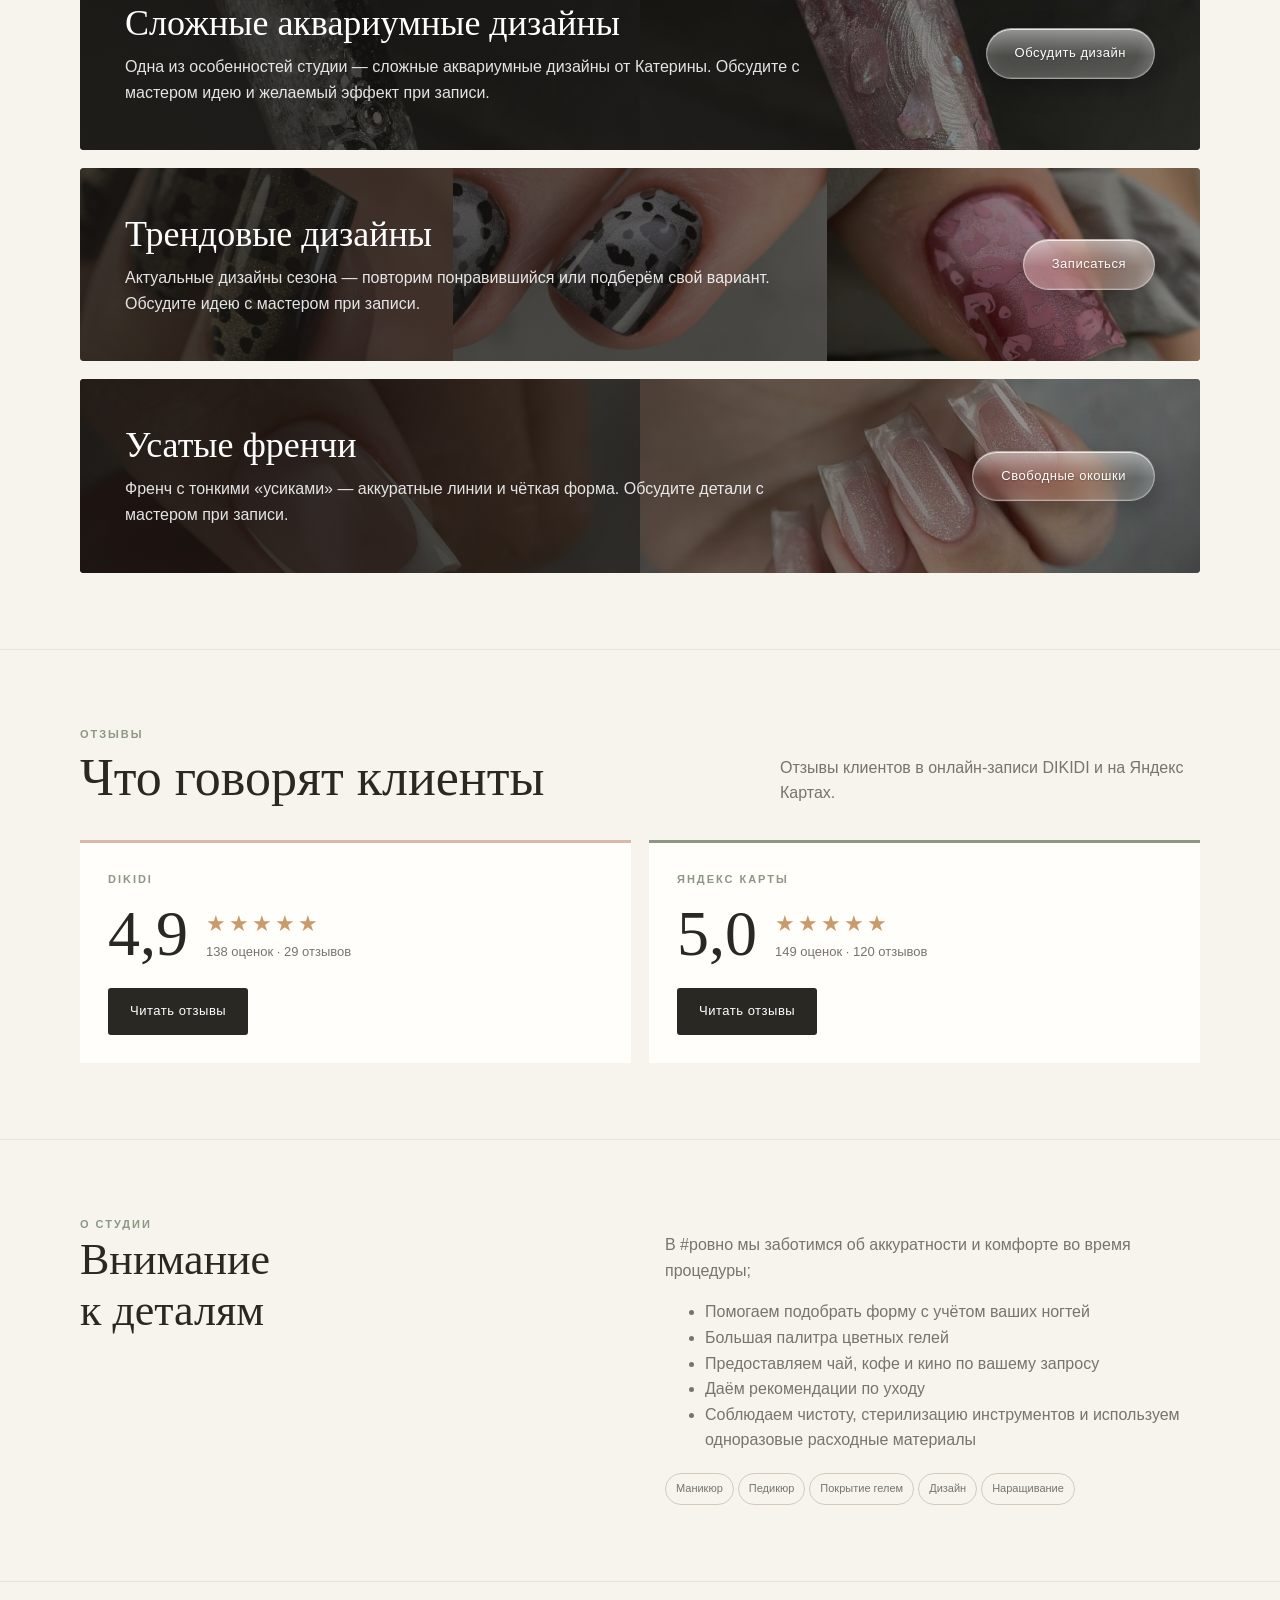
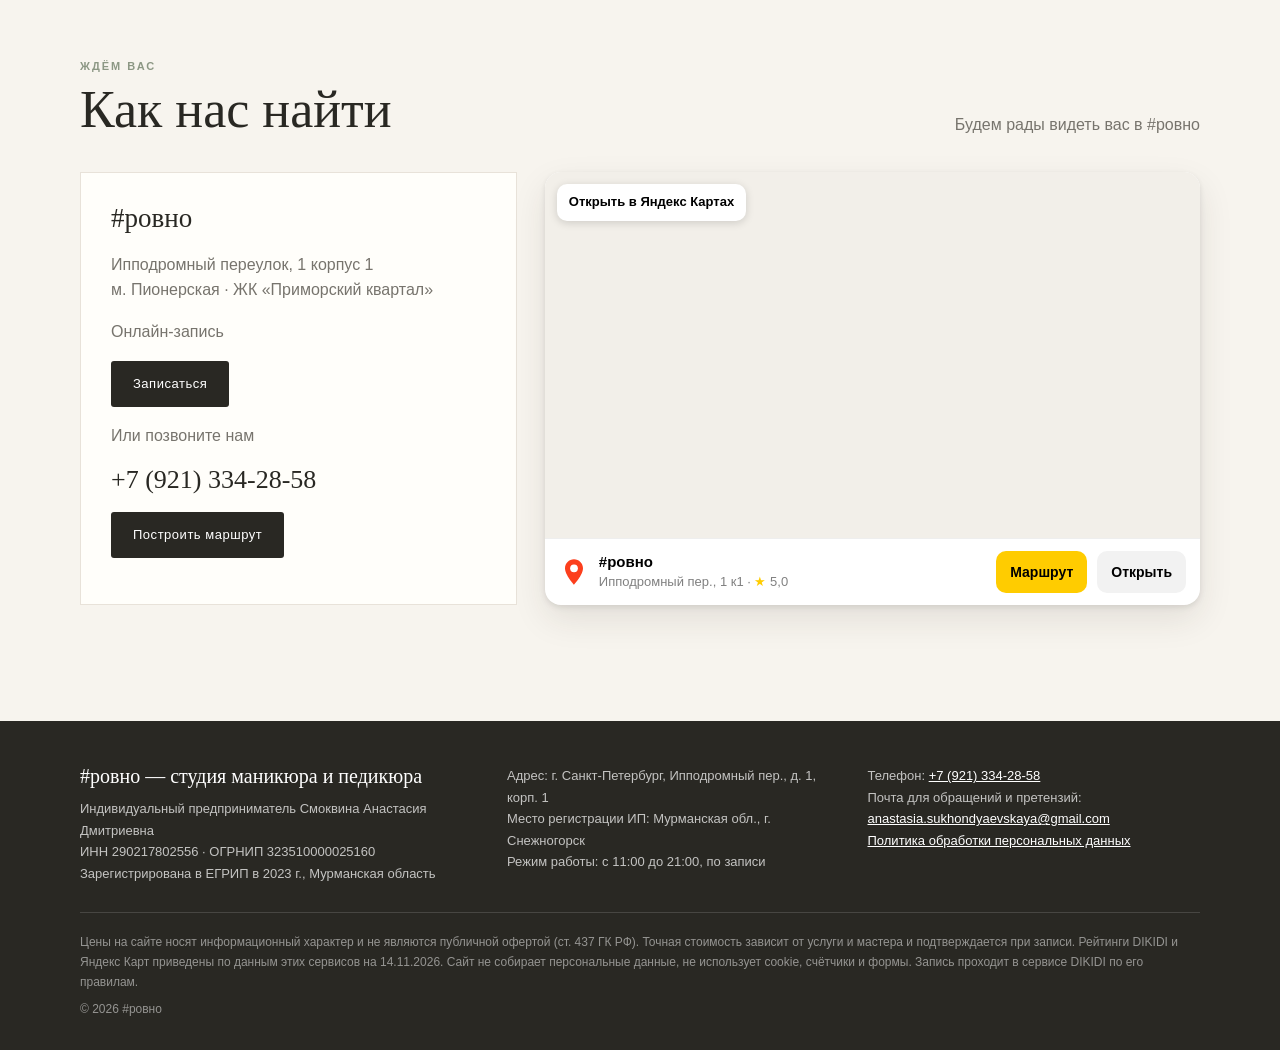
==== commit fb8cc5d4: "Реквизиты ИП в подвале и политике; фото мастеров на телефоне целиком Co-Authored-By: Claude Opus 5.5" ====
--- a/index.html
+++ b/index.html
@@ -8,7 +8,7 @@
     <meta name="referrer" content="strict-origin-when-cross-origin">
     <meta name="description" content="#ровно — уютная студия маникюра и педикюра рядом с метро Пионерская, ЖК Приморский квартал.">
     <title>#ровно — студия маникюра и педикюра</title>
-    <link rel="stylesheet" href="css/style.css?v=20261115-10">
+    <link rel="stylesheet" href="css/style.css?v=20261115-12">
   </head>
   <body>
     <header class="top">
@@ -385,23 +385,23 @@
         </div>
       </section>
     </main>
-    <!-- ПРАВОВАЯ ИНФОРМАЦИЯ: заполнить поля в [квадратных скобках] реквизитами организации -->
+    <!-- ПРАВОВАЯ ИНФОРМАЦИЯ (реквизиты ИП; домашний адрес регистрации ИП намеренно указан только до города) -->
     <footer class="legal">
       <div class="wrap legal-grid">
         <div>
           <div class="legal-title">#ровно — студия маникюра и педикюра</div>
-          <p>[Наименование: ИП Фамилия Имя Отчество / ООО «…»]<br>
-             ИНН [__________] · [ОГРНИП / ОГРН] [_______________]<br>
-             Зарегистрирован(о): [орган регистрации, дата]</p>
+          <p>Индивидуальный предприниматель Смоквина Анастасия Дмитриевна<br>
+             ИНН 290217802556 · ОГРНИП 323510000025160<br>
+             Зарегистрирована в ЕГРИП в 2023 г., Мурманская область</p>
         </div>
         <div>
           <p>Адрес: г. Санкт-Петербург, Ипподромный пер., д. 1, корп. 1<br>
-             [Юридический адрес, если отличается]<br>
-             Режим работы: [ежедневно с __:__ до __:__]</p>
+             Место регистрации ИП: Мурманская обл., г. Снежногорск<br>
+             Режим работы: с 11:00 до 21:00, по записи</p>
         </div>
         <div>
           <p>Телефон: <a href="tel:+79213342858">+7 (921) 334-28-58</a><br>
-             Почта для обращений и претензий: <a href="mailto:[email]">[email]</a><br>
+             Почта для обращений и претензий: <a href="mailto:anastasia.sukhondyaevskaya@gmail.com">anastasia.sukhondyaevskaya@gmail.com</a><br>
              <a href="privacy.html">Политика обработки персональных данных</a></p>
         </div>
       </div>
@@ -418,6 +418,6 @@
       <button type="button" class="lb-prev" aria-label="Предыдущее фото">‹</button>
       <button type="button" class="lb-next" aria-label="Следующее фото">›</button>
     </div>
-    <script src="js/main.js?v=20261115-10"></script>
+    <script src="js/main.js?v=20261115-12"></script>
   </body>
 </html>
--- a/css/style.css
+++ b/css/style.css
@@ -1329,15 +1329,23 @@
     transform: none;
   }
 
+  /* Фото целиком (как на компьютере), но меньше — портрет в рамке по центру */
   .master-photo {
     grid-column: 1;
     grid-row: 1;
-    height: 250px;
+    height: auto;
+    padding: 22px 0 4px;
+    background: linear-gradient(180deg, #f1e8df, var(--paper));
     font-size: 64px;
   }
 
   .master-photo img {
-    object-position: center 28%;
+    width: 168px;
+    height: auto;
+    aspect-ratio: 4 / 5;
+    object-fit: cover;
+    border-radius: 12px;
+    box-shadow: 0 10px 24px rgba(45, 39, 32, .16);
   }
 
   .master-head > div:not(.master-photo) {
@@ -1377,8 +1385,8 @@
     flex-basis: 86%;
   }
 
-  .master-photo {
-    height: 220px;
+  .master-photo img {
+    width: 150px;
   }
 }
 
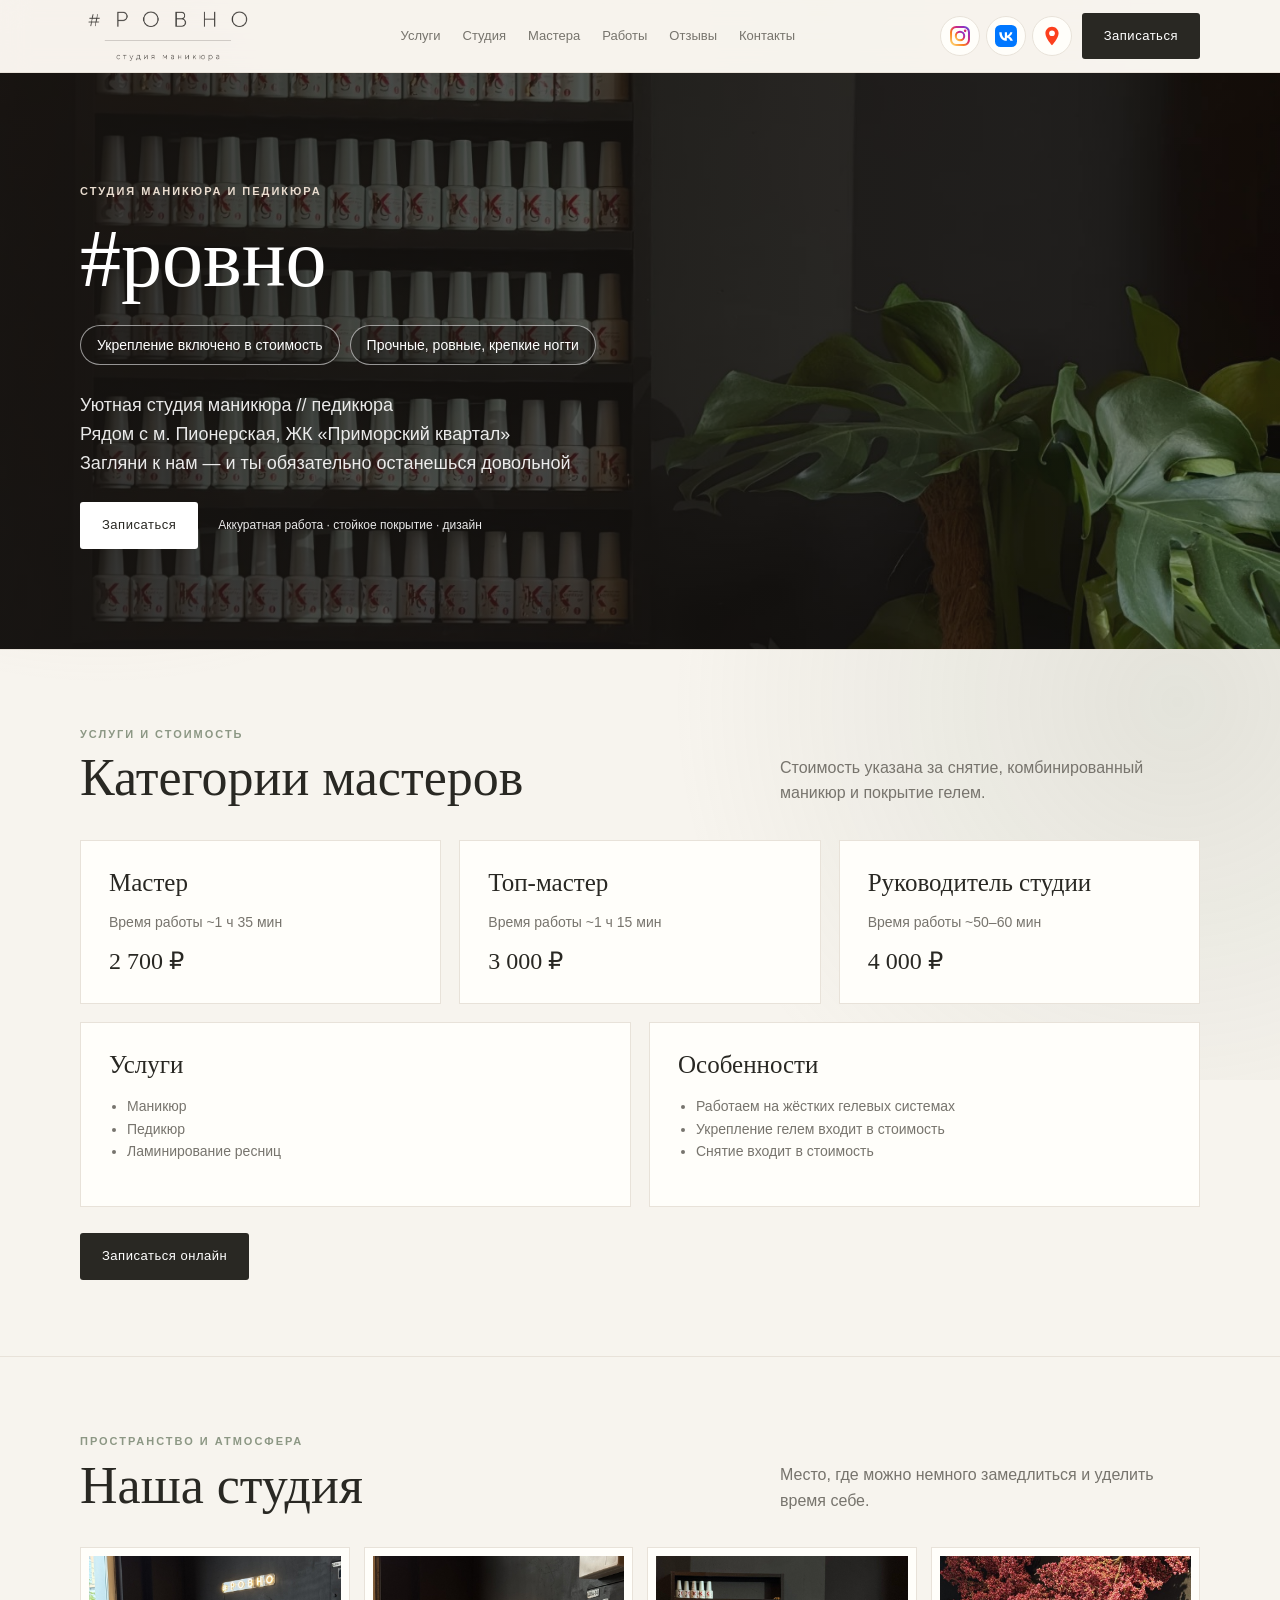
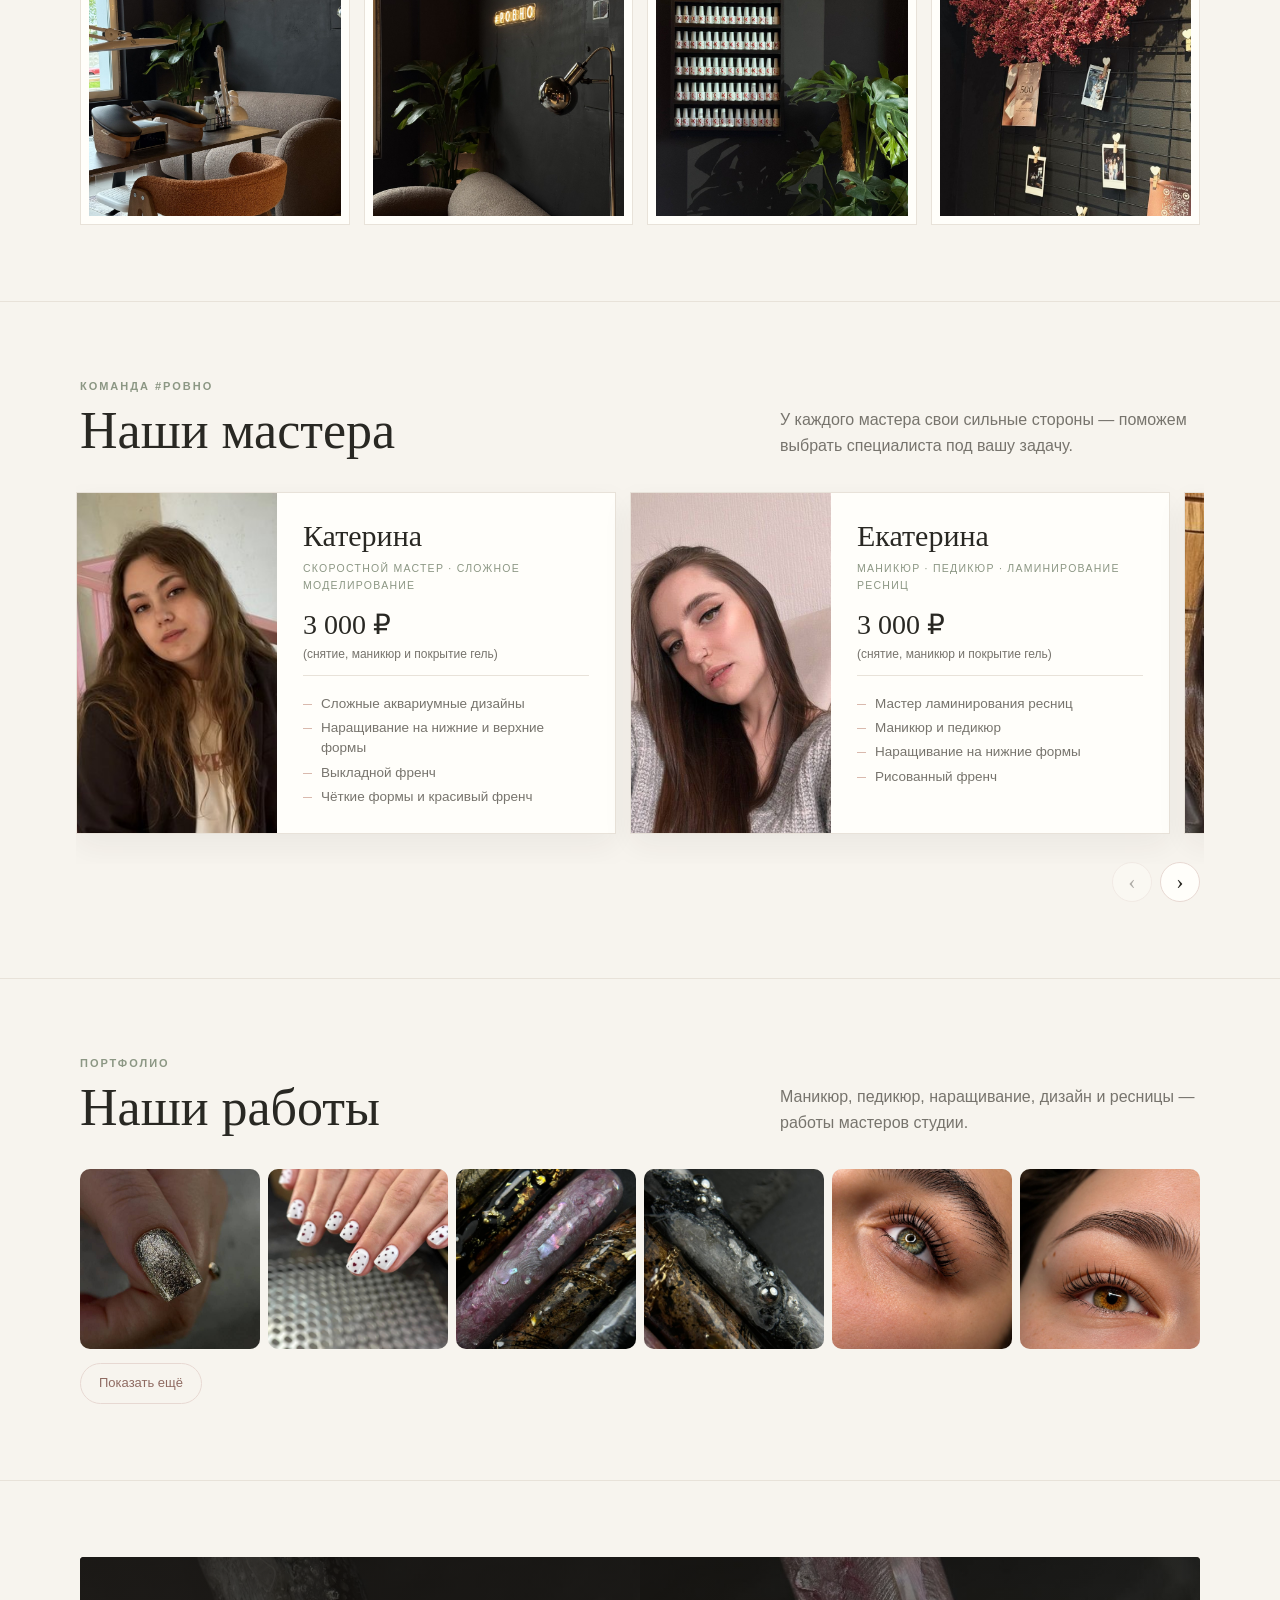
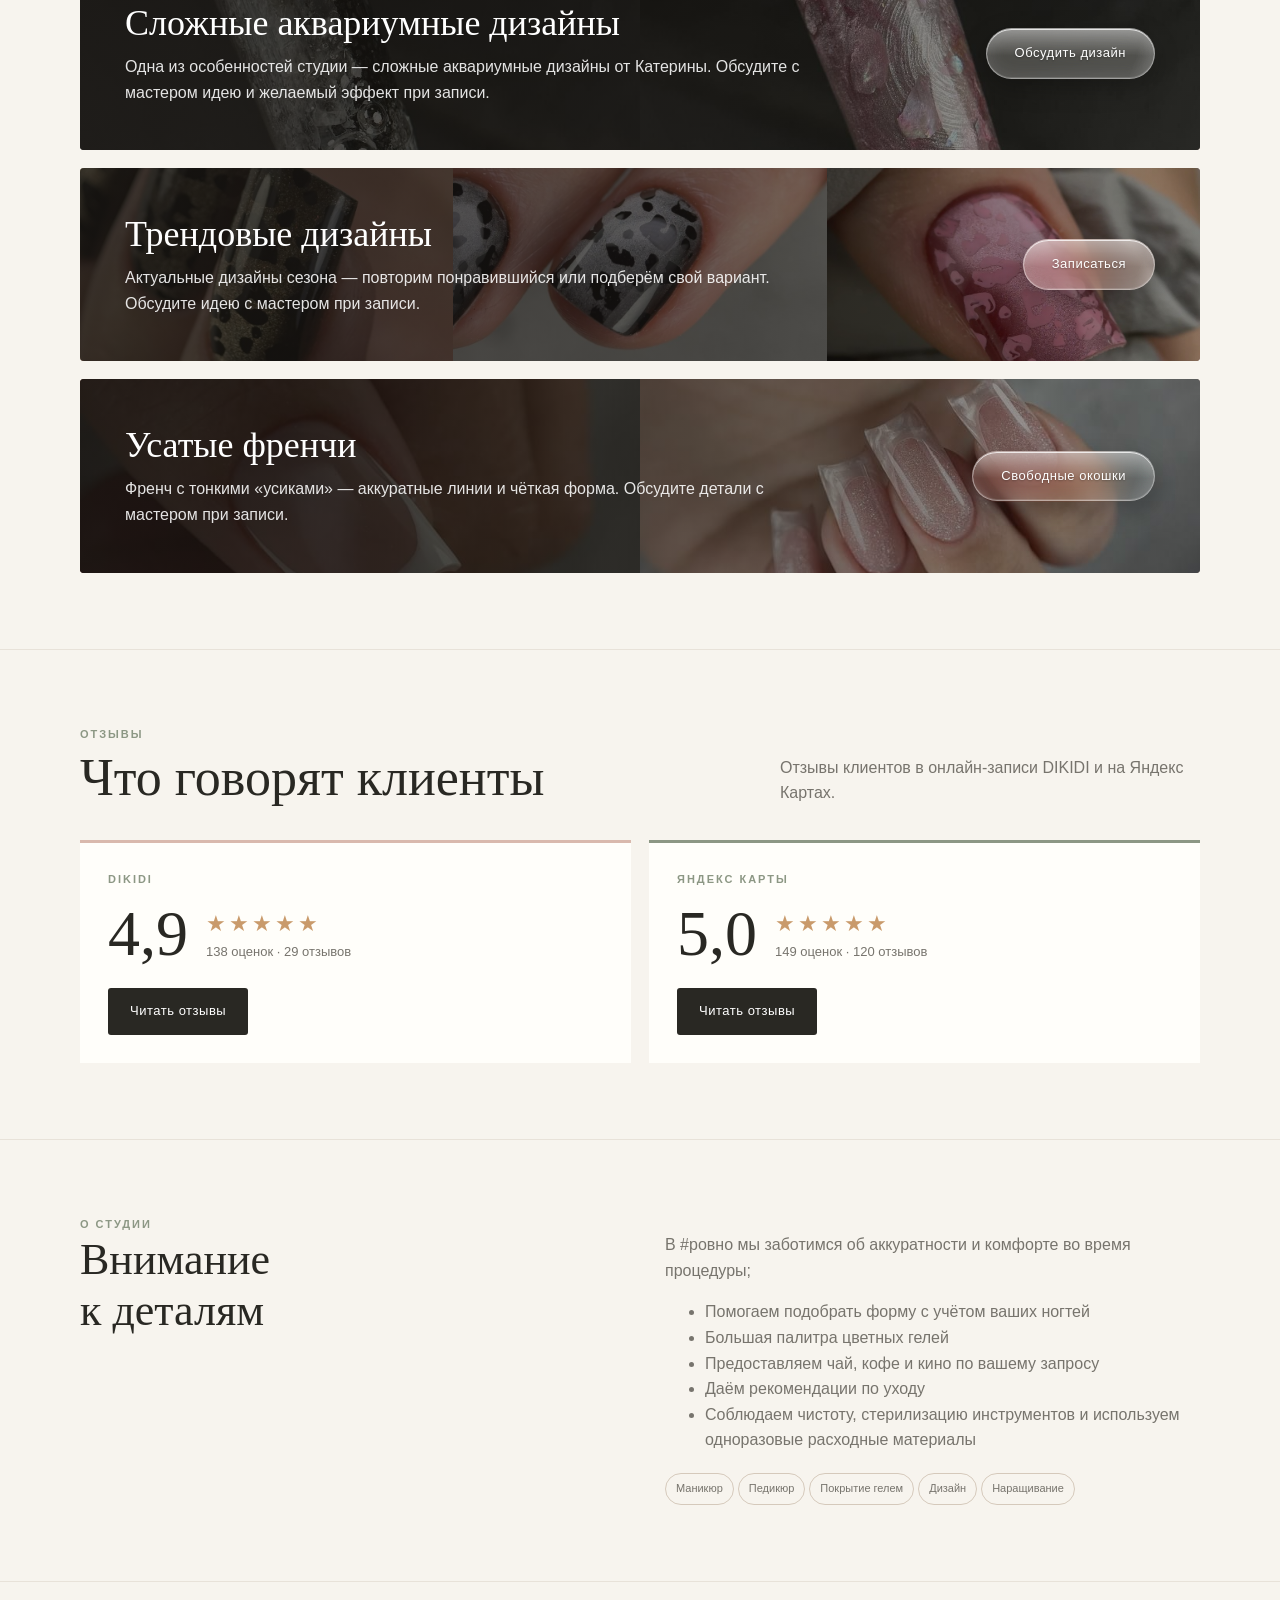
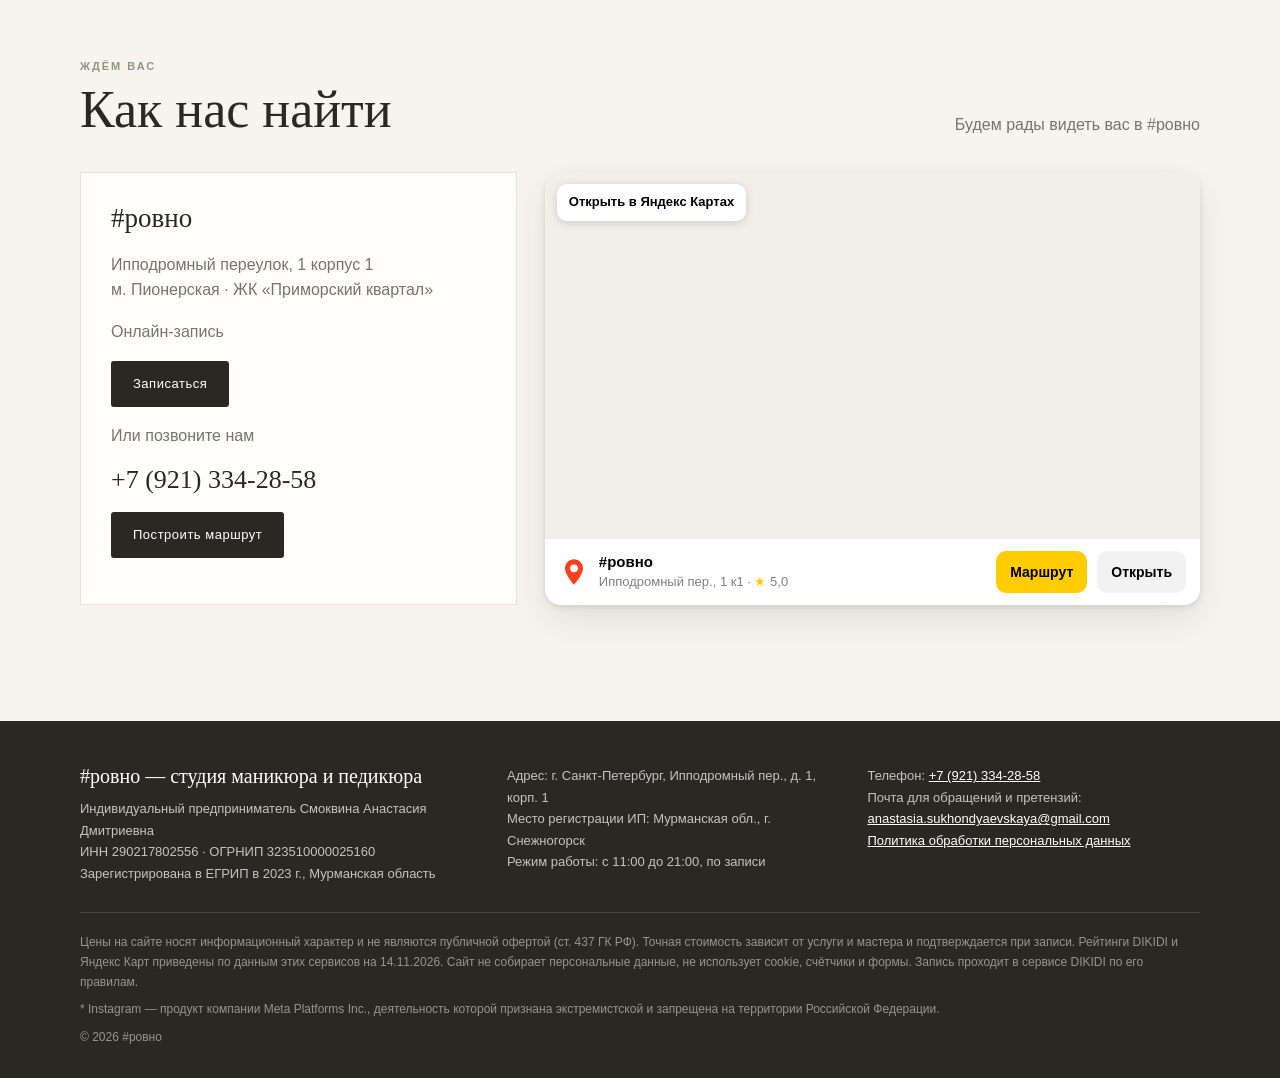
==== commit 49a3485b: "Вернул Instagram в шапку со сноской о статусе Meta Co-Authored-By: Claude Opus 5.5 <noreply@anthropi" ====
--- a/index.html
+++ b/index.html
@@ -8,7 +8,7 @@
     <meta name="referrer" content="strict-origin-when-cross-origin">
     <meta name="description" content="#ровно — уютная студия маникюра и педикюра рядом с метро Пионерская, ЖК Приморский квартал.">
     <title>#ровно — студия маникюра и педикюра</title>
-    <link rel="stylesheet" href="css/style.css?v=20261115-12">
+    <link rel="stylesheet" href="css/style.css?v=20261115-13">
   </head>
   <body>
     <header class="top">
@@ -17,6 +17,7 @@
         <nav class="links"><a href="#services">Услуги</a><a href="#studio">Студия</a><a href="#masters">Мастера</a><a href="#works">Работы</a><a href="#reviews">Отзывы</a><a href="#contacts">Контакты</a></nav>
         <div class="head-actions">
           <div class="head-social">
+            <a class="head-soc" href="https://www.instagram.com/anastasiia.dmitrievnaa?utm_source=qr" target="_blank" rel="noopener noreferrer" aria-label="#ровно в Instagram*" title="Instagram*"><img src="img/icon-instagram.svg" alt=""></a>
             <a class="head-soc" href="https://vk.ru/smokvina_nails" target="_blank" rel="noopener noreferrer" aria-label="#ровно ВКонтакте"><img src="img/icon-vk.svg" alt=""></a>
             <a class="head-soc" href="https://yandex.ru/maps/-/CXqO7MmX" target="_blank" rel="noopener noreferrer" aria-label="#ровно на Яндекс Картах"><img src="img/icon-yandex-maps.svg" alt=""></a>
           </div>
@@ -409,6 +410,7 @@
         <p>Цены на сайте носят информационный характер и не являются публичной офертой (ст. 437 ГК РФ). Точная стоимость зависит от услуги и мастера и подтверждается при записи.
            Рейтинги DIKIDI и Яндекс Карт приведены по данным этих сервисов на 14.11.2026.
            Сайт не собирает персональные данные, не использует cookie, счётчики и формы. Запись проходит в сервисе DIKIDI по его правилам.</p>
+        <p>* Instagram — продукт компании Meta Platforms Inc., деятельность которой признана экстремистской и запрещена на территории Российской Федерации.</p>
         <p>© 2026 #ровно</p>
       </div>
     </footer>
@@ -418,6 +420,6 @@
       <button type="button" class="lb-prev" aria-label="Предыдущее фото">‹</button>
       <button type="button" class="lb-next" aria-label="Следующее фото">›</button>
     </div>
-    <script src="js/main.js?v=20261115-12"></script>
+    <script src="js/main.js?v=20261115-13"></script>
   </body>
 </html>
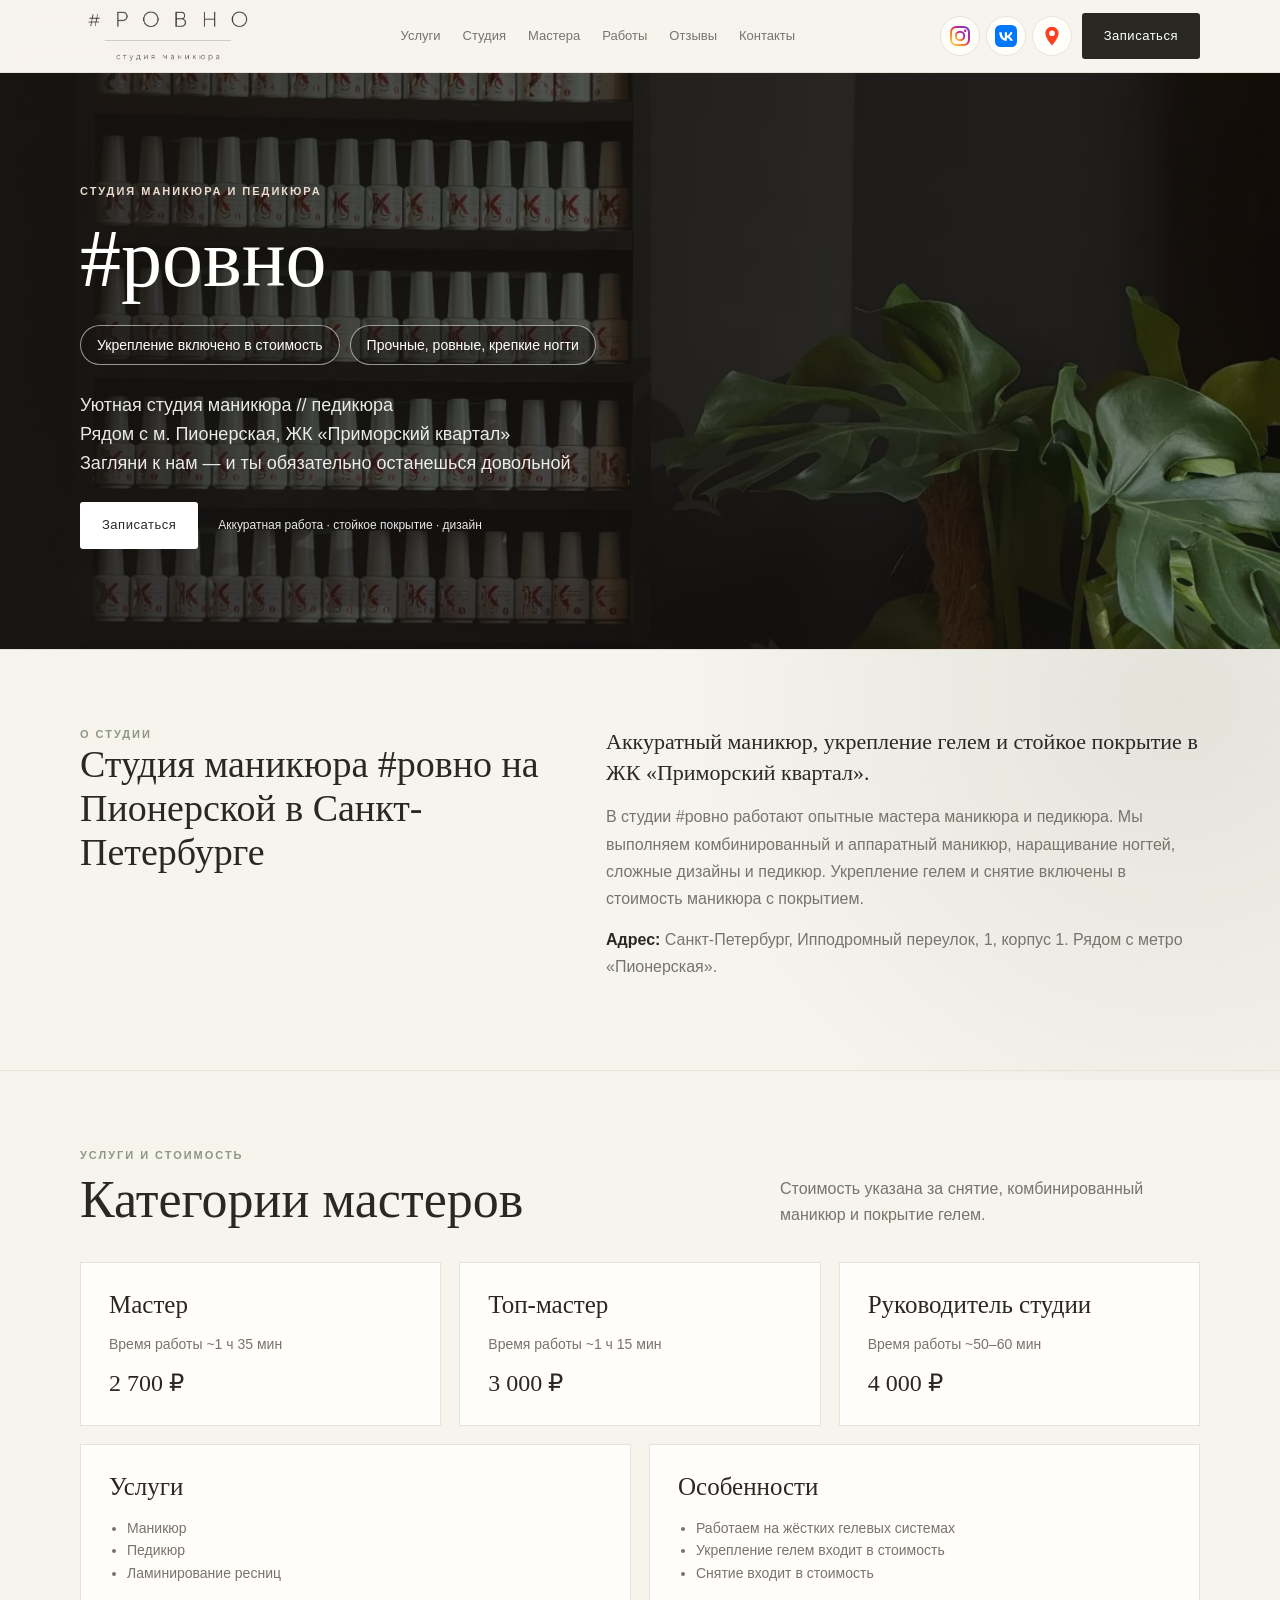
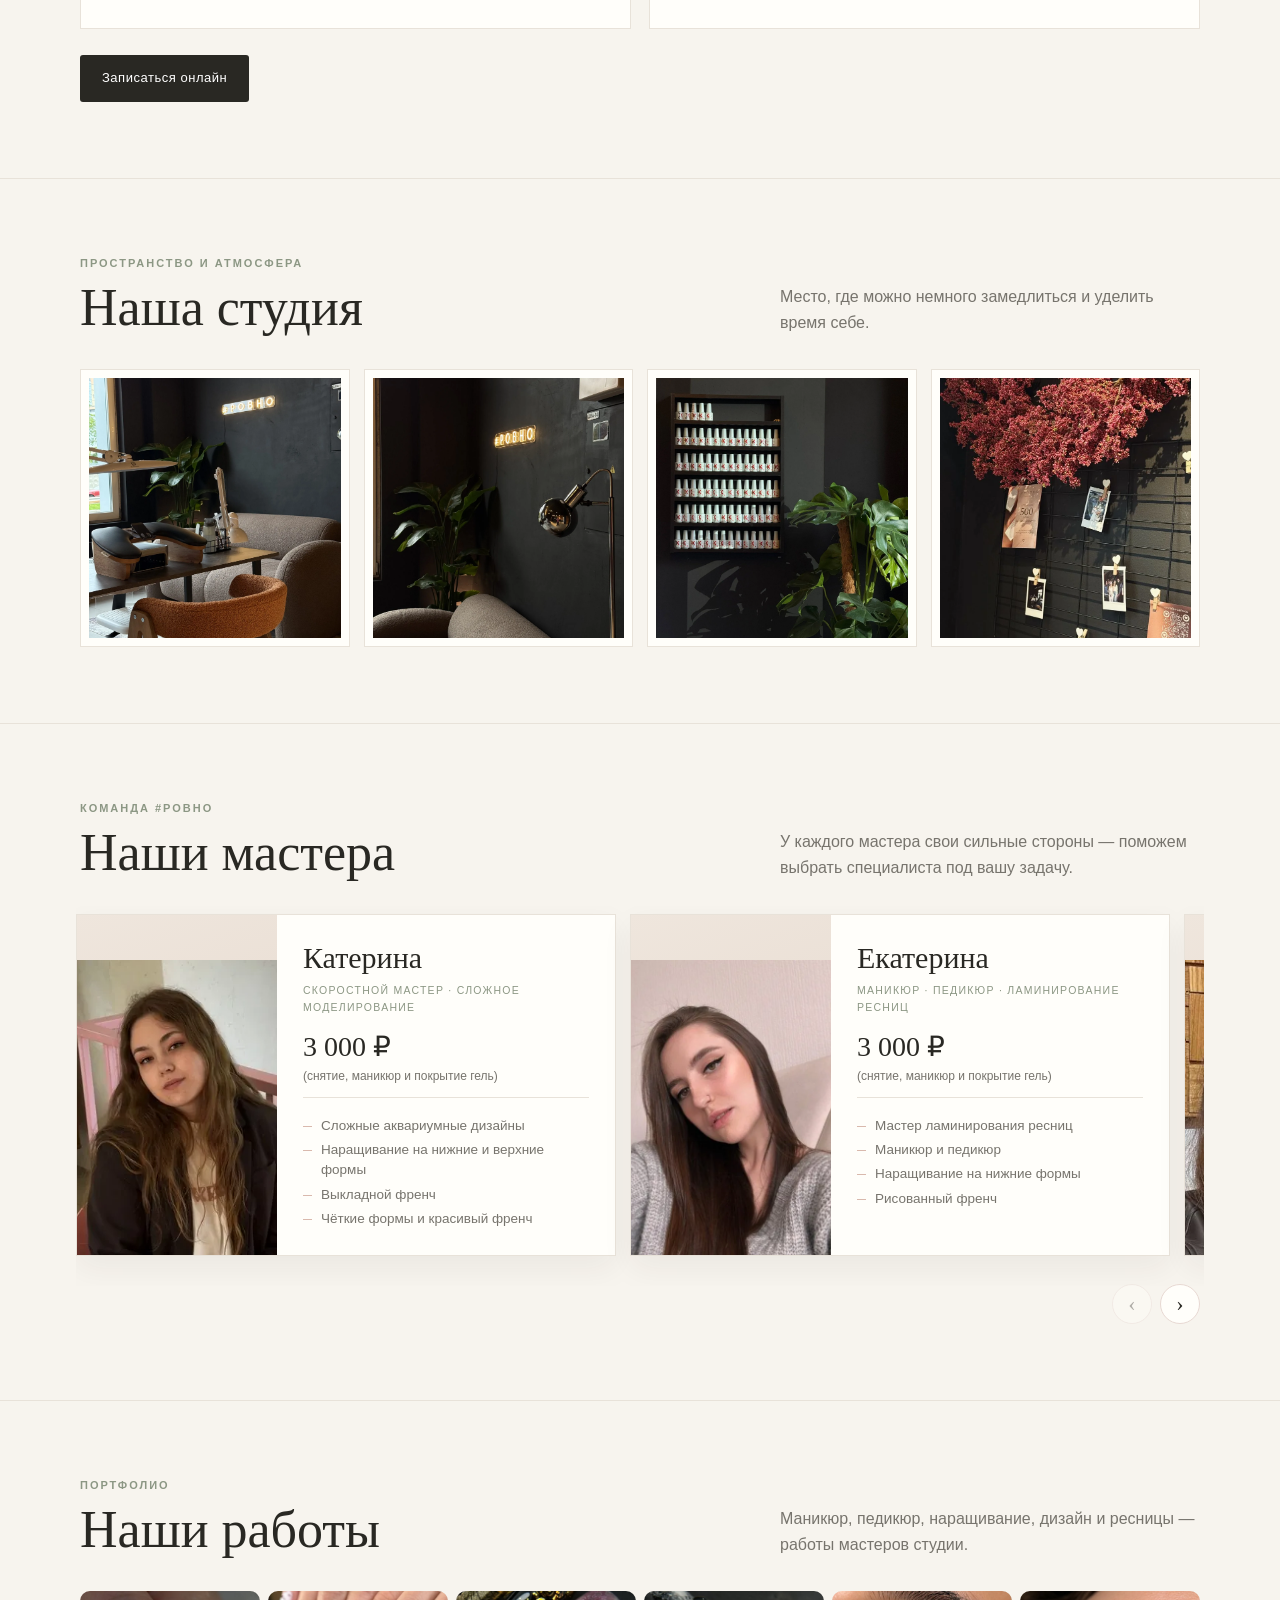
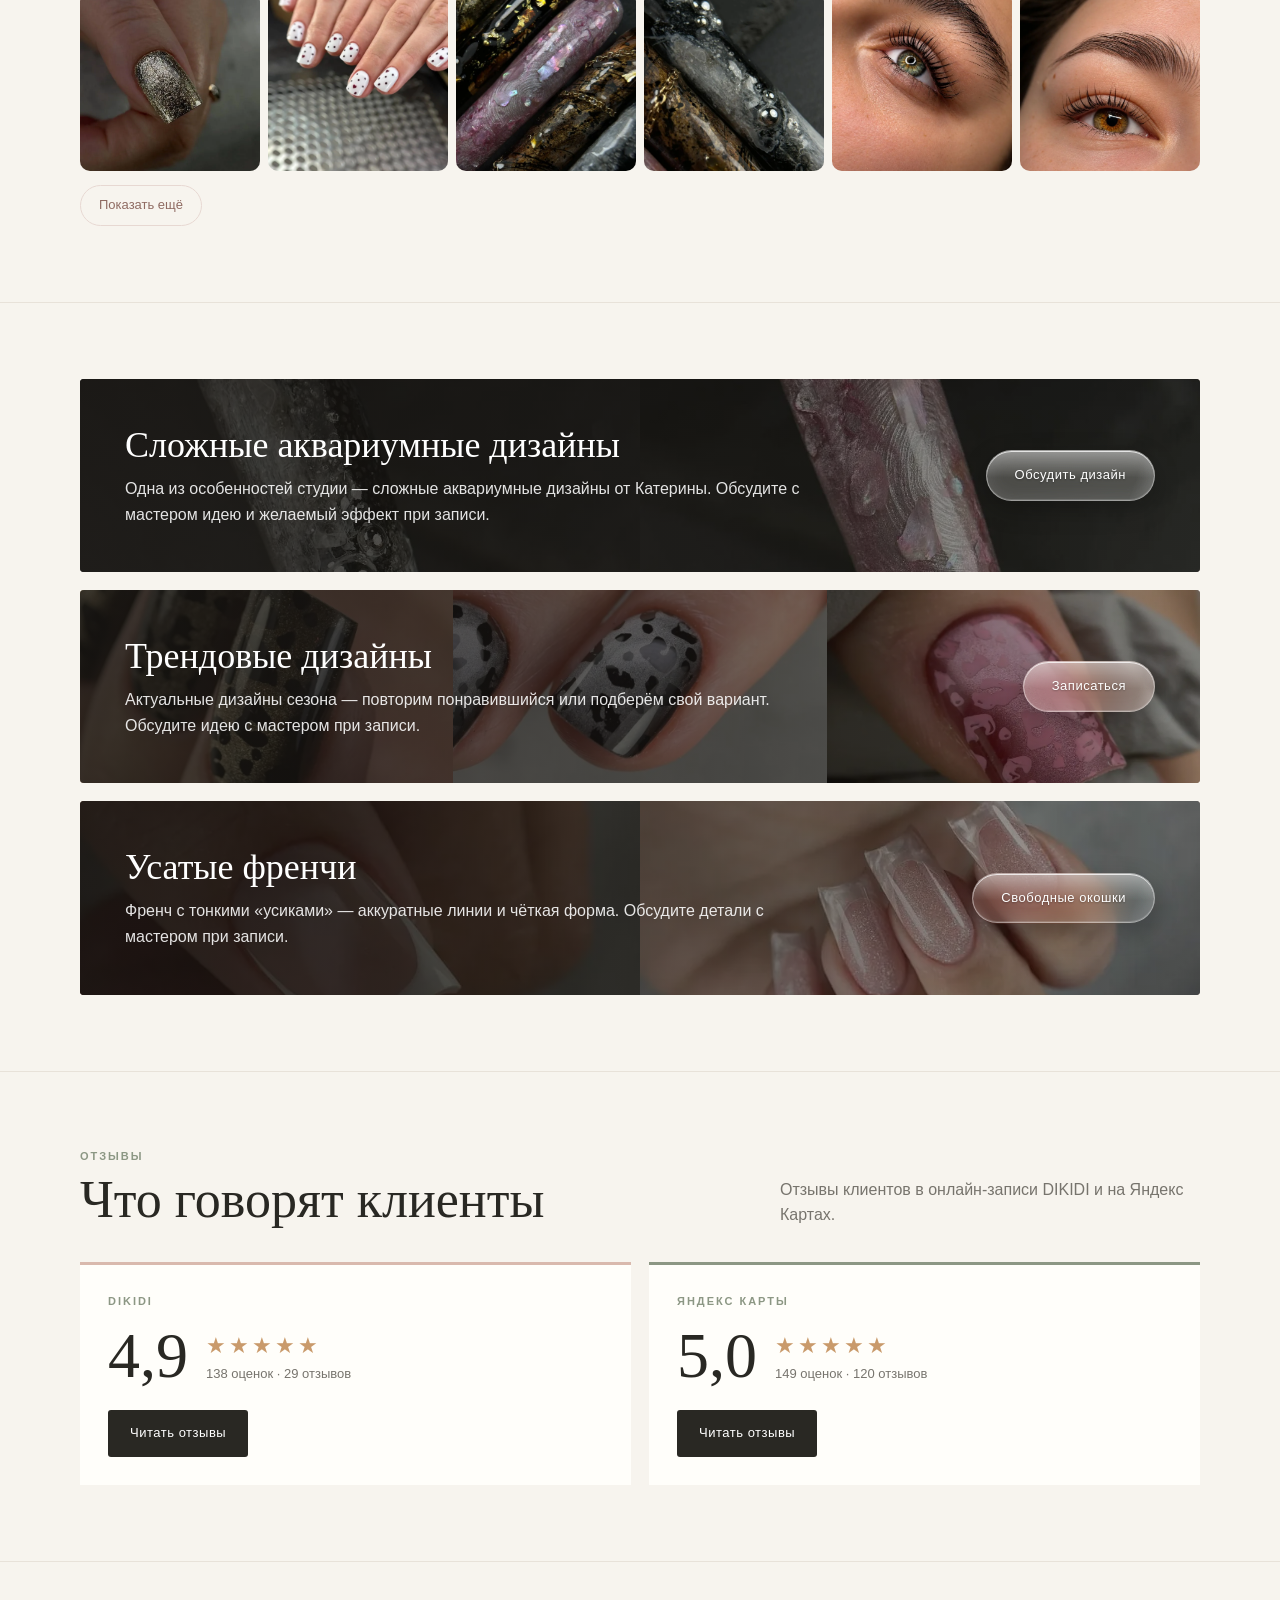
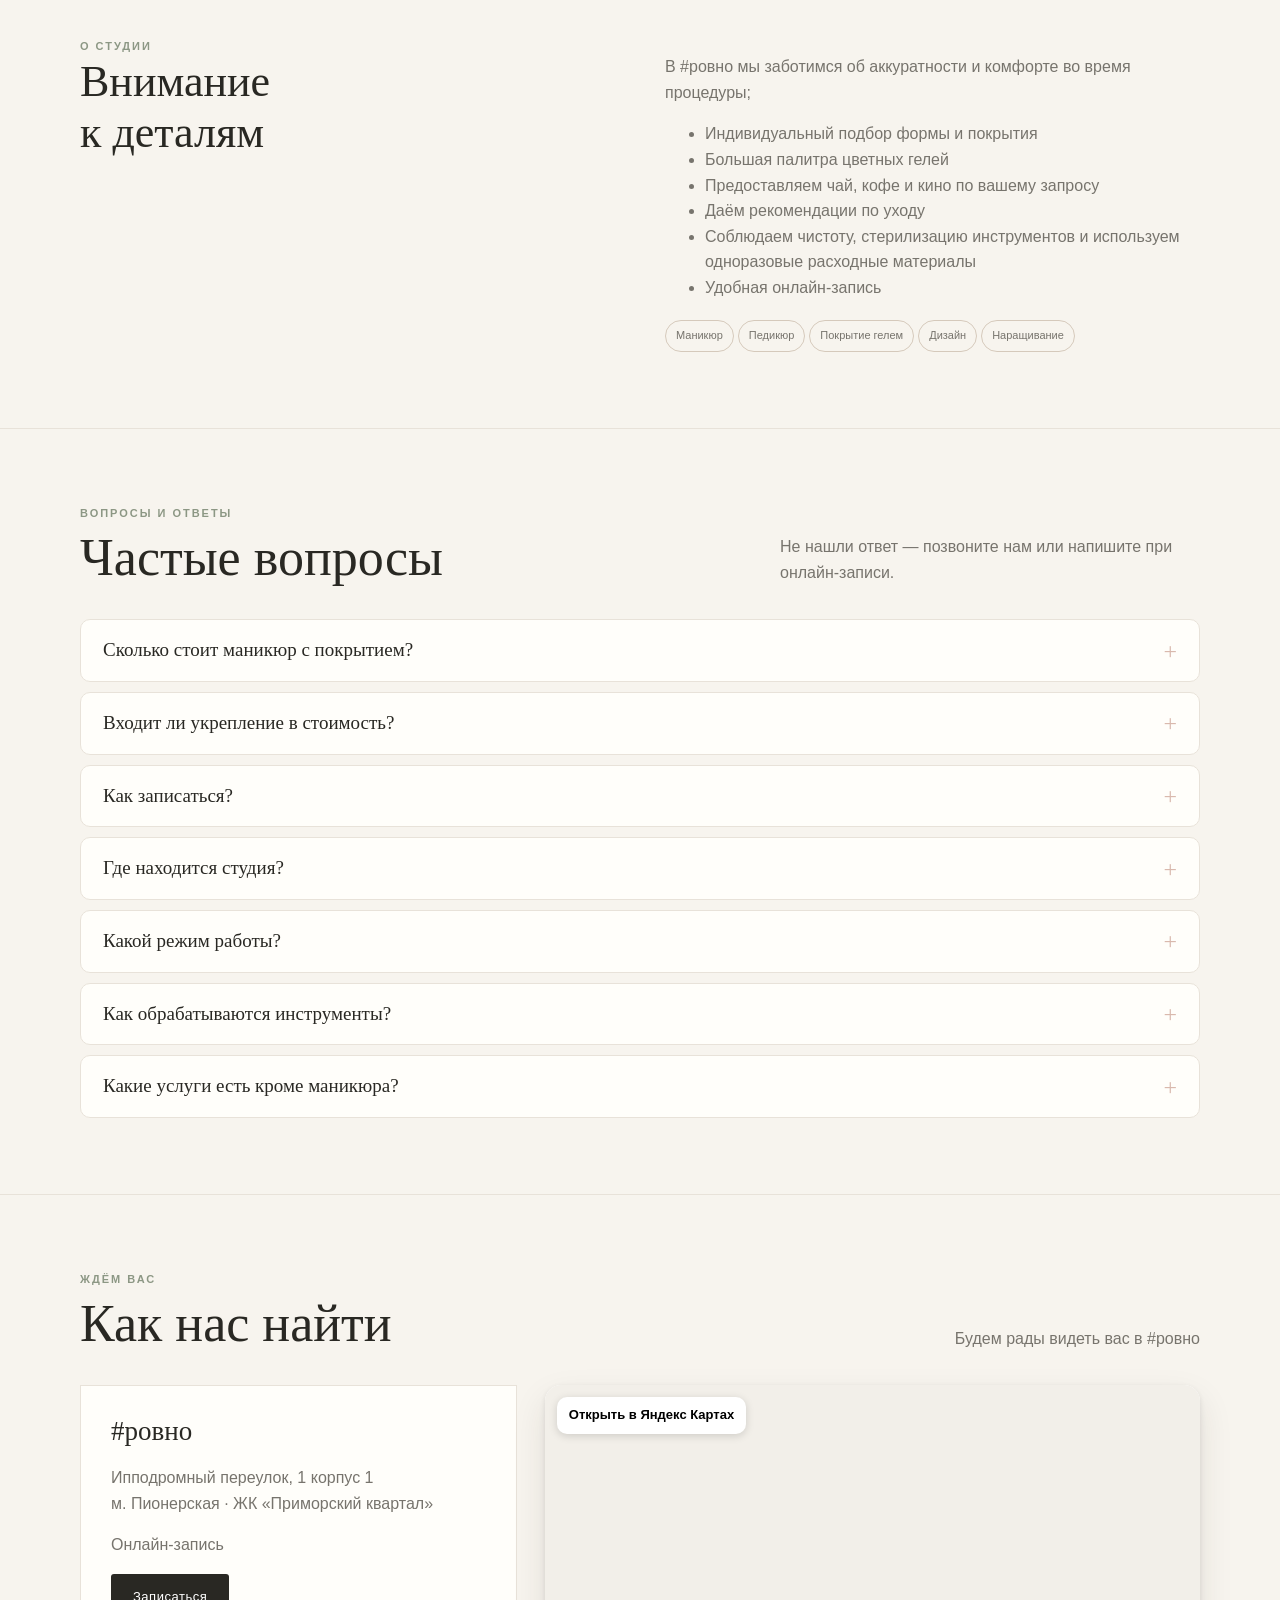
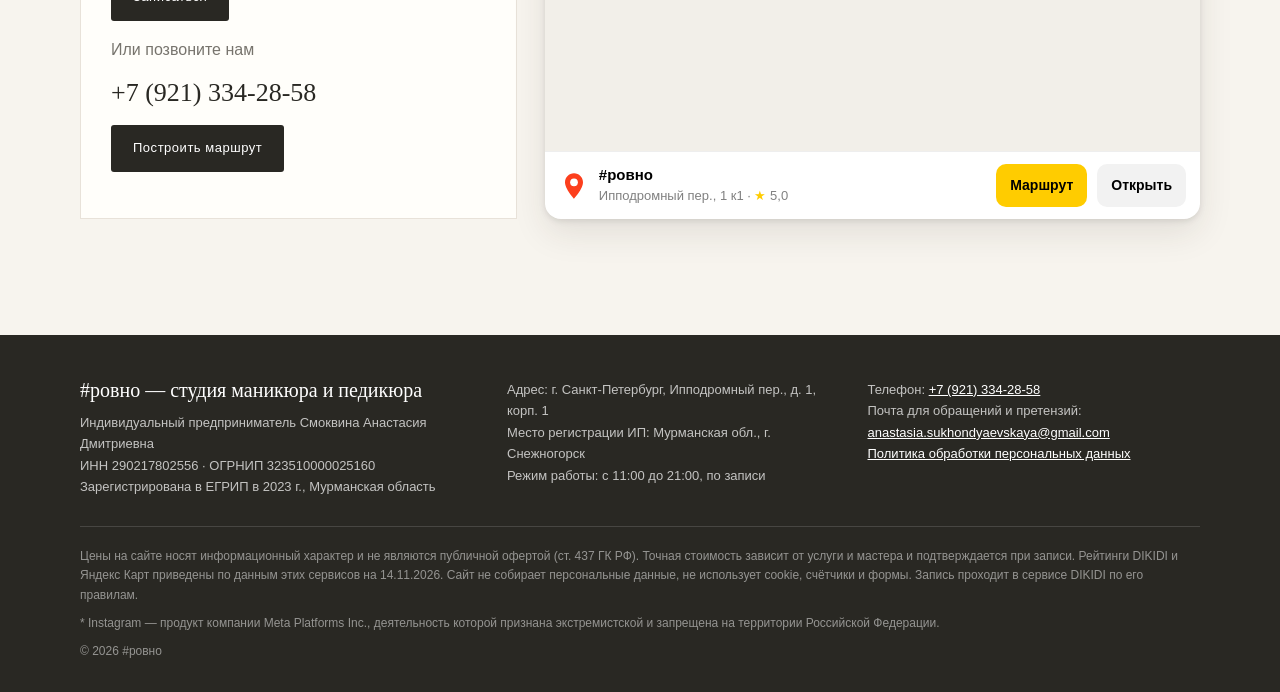
==== commit f9581571: "SEO/GEO: текст о студии, title/description, canonical, Open Graph, Schema.org NailSalon и FAQPage, р" ====
--- a/index.html
+++ b/index.html
@@ -6,9 +6,147 @@
     <!-- Защита: браузер загружает скрипты, стили и картинки только с этого сайта; формы, фреймы и плагины запрещены -->
     <meta http-equiv="Content-Security-Policy" content="default-src 'none'; script-src 'self'; style-src 'self'; img-src 'self'; font-src 'self'; connect-src 'none'; frame-src 'none'; object-src 'none'; base-uri 'none'; form-action 'none'">
     <meta name="referrer" content="strict-origin-when-cross-origin">
-    <meta name="description" content="#ровно — уютная студия маникюра и педикюра рядом с метро Пионерская, ЖК Приморский квартал.">
-    <title>#ровно — студия маникюра и педикюра</title>
-    <link rel="stylesheet" href="css/style.css?v=20261115-13">
+    <meta name="description" content="Студия маникюра и педикюра #ровно на Пионерской в Санкт-Петербурге, ЖК «Приморский квартал». Маникюр с покрытием гелем от 2 700 ₽, укрепление и снятие включены. Наращивание, дизайн, педикюр. Онлайн-запись.">
+    <title>Маникюр и педикюр на Пионерской, СПб — студия #ровно</title>
+    <link rel="canonical" href="https://komelkonstantin.github.io/rovno-site/">
+    <meta property="og:type" content="website">
+    <meta property="og:locale" content="ru_RU">
+    <meta property="og:site_name" content="#ровно">
+    <meta property="og:title" content="Маникюр и педикюр на Пионерской — студия #ровно">
+    <meta property="og:description" content="Аккуратный маникюр, укрепление гелем и стойкое покрытие в ЖК «Приморский квартал». Онлайн-запись.">
+    <meta property="og:url" content="https://komelkonstantin.github.io/rovno-site/">
+    <meta property="og:image" content="https://komelkonstantin.github.io/rovno-site/img/hero-2.jpg">
+    <!-- ПОДКЛЮЧИТЬ: подтверждение Яндекс Вебмастера и Google Search Console — вставить сюда их meta-теги -->
+    <link rel="stylesheet" href="css/style.css?v=20261115-14">
+    <script type="application/ld+json">
+{
+  "@context": "https://schema.org",
+  "@type": "NailSalon",
+  "name": "#ровно — студия маникюра и педикюра",
+  "alternateName": "ровно",
+  "url": "https://komelkonstantin.github.io/rovno-site/",
+  "image": "https://komelkonstantin.github.io/rovno-site/img/hero-2.jpg",
+  "logo": "https://komelkonstantin.github.io/rovno-site/img/logo.png",
+  "telephone": "+7 921 334-28-58",
+  "email": "anastasia.sukhondyaevskaya@gmail.com",
+  "priceRange": "2700–4000 ₽",
+  "currenciesAccepted": "RUB",
+  "address": {
+    "@type": "PostalAddress",
+    "streetAddress": "Ипподромный пер., д. 1, корп. 1",
+    "addressLocality": "Санкт-Петербург",
+    "addressCountry": "RU"
+  },
+  "geo": {
+    "@type": "GeoCoordinates",
+    "latitude": 60.000711,
+    "longitude": 30.309341
+  },
+  "hasMap": "https://yandex.ru/maps/org/rovno/37759536198/",
+  "sameAs": [
+    "https://vk.ru/smokvina_nails",
+    "https://yandex.ru/maps/org/rovno/37759536198/",
+    "https://dikidi.net/812212"
+  ],
+  "potentialAction": {
+    "@type": "ReserveAction",
+    "target": "https://dikidi.net/812212"
+  },
+  "makesOffer": [
+    {
+      "@type": "Offer",
+      "price": "2700",
+      "priceCurrency": "RUB",
+      "itemOffered": {
+        "@type": "Service",
+        "name": "Маникюр с покрытием гелем — мастер (снятие, комбинированный маникюр, покрытие)"
+      }
+    },
+    {
+      "@type": "Offer",
+      "price": "3000",
+      "priceCurrency": "RUB",
+      "itemOffered": {
+        "@type": "Service",
+        "name": "Маникюр с покрытием гелем — топ-мастер (снятие, комбинированный маникюр, покрытие)"
+      }
+    },
+    {
+      "@type": "Offer",
+      "price": "4000",
+      "priceCurrency": "RUB",
+      "itemOffered": {
+        "@type": "Service",
+        "name": "Маникюр с покрытием гелем — руководитель студии (снятие, комбинированный маникюр, покрытие)"
+      }
+    }
+  ]
+}
+    </script>
+    <script type="application/ld+json">
+{
+  "@context": "https://schema.org",
+  "@type": "FAQPage",
+  "mainEntity": [
+    {
+      "@type": "Question",
+      "name": "Сколько стоит маникюр с покрытием?",
+      "acceptedAnswer": {
+        "@type": "Answer",
+        "text": "От 2 700 ₽ у мастера, 3 000 ₽ у топ-мастера и 4 000 ₽ у руководителя студии. В стоимость входят снятие, комбинированный маникюр и покрытие гелем."
+      }
+    },
+    {
+      "@type": "Question",
+      "name": "Входит ли укрепление в стоимость?",
+      "acceptedAnswer": {
+        "@type": "Answer",
+        "text": "Да. Укрепление гелем и снятие предыдущего покрытия включены в стоимость маникюра с покрытием."
+      }
+    },
+    {
+      "@type": "Question",
+      "name": "Как записаться?",
+      "acceptedAnswer": {
+        "@type": "Answer",
+        "text": "Онлайн через DIKIDI в любое время или по телефону +7 (921) 334-28-58."
+      }
+    },
+    {
+      "@type": "Question",
+      "name": "Где находится студия?",
+      "acceptedAnswer": {
+        "@type": "Answer",
+        "text": "Санкт-Петербург, Ипподромный переулок, 1 корпус 1, ЖК «Приморский квартал», рядом с метро «Пионерская»."
+      }
+    },
+    {
+      "@type": "Question",
+      "name": "Какой режим работы?",
+      "acceptedAnswer": {
+        "@type": "Answer",
+        "text": "С 11:00 до 21:00, по предварительной записи."
+      }
+    },
+    {
+      "@type": "Question",
+      "name": "Как обрабатываются инструменты?",
+      "acceptedAnswer": {
+        "@type": "Answer",
+        "text": "Инструменты проходят стерилизацию, расходные материалы одноразовые."
+      }
+    },
+    {
+      "@type": "Question",
+      "name": "Какие услуги есть кроме маникюра?",
+      "acceptedAnswer": {
+        "@type": "Answer",
+        "text": "Педикюр (в том числе смарт-педикюр), аппаратный и комбинированный маникюр, наращивание на верхние и нижние формы, сложные дизайны — аквариумные, трендовые, усатые френчи, ламинирование ресниц."
+      }
+    }
+  ]
+}
+    </script>
   </head>
   <body>
     <header class="top">
@@ -40,6 +178,19 @@
           </div>
         </div>
       </div>
+      <section class="intro" id="about">
+        <div class="wrap intro-grid">
+          <div>
+            <div class="eyebrow">О студии</div>
+            <h2>Студия маникюра #ровно на Пионерской в Санкт-Петербурге</h2>
+          </div>
+          <div>
+            <p class="intro-lead">Аккуратный маникюр, укрепление гелем и стойкое покрытие в ЖК «Приморский квартал».</p>
+            <p>В студии #ровно работают опытные мастера маникюра и педикюра. Мы выполняем комбинированный и аппаратный маникюр, наращивание ногтей, сложные дизайны и педикюр. Укрепление гелем и снятие включены в стоимость маникюра с покрытием.</p>
+            <p><b>Адрес:</b> Санкт-Петербург, Ипподромный переулок, 1, корпус 1. Рядом с метро «Пионерская».</p>
+          </div>
+        </div>
+      </section>
       <section id="services">
         <div class="wrap">
           <div class="section-head">
@@ -97,10 +248,10 @@
             <p>Место, где можно немного замедлиться и уделить время себе.</p>
           </div>
           <div class="gallery">
-            <button type="button" class="photo"><img src="img/studio-01.jpg" alt="Рабочее место в студии Ровно" loading="lazy"></button>
-            <button type="button" class="photo"><img src="img/studio-02.jpg" alt="Зона отдыха и неоновая вывеска Ровно" loading="lazy"></button>
-            <button type="button" class="photo"><img src="img/studio-03.jpg" alt="Палитра материалов и интерьерные растения" loading="lazy"></button>
-            <button type="button" class="photo"><img src="img/studio-04.jpg" alt="Детали оформления студии Ровно" loading="lazy"></button>
+            <button type="button" class="photo"><picture><source srcset="img/studio-01.webp" type="image/webp"><img src="img/studio-01.jpg" alt="Рабочее место в студии Ровно" loading="lazy"></picture></button>
+            <button type="button" class="photo"><picture><source srcset="img/studio-02.webp" type="image/webp"><img src="img/studio-02.jpg" alt="Зона отдыха и неоновая вывеска Ровно" loading="lazy"></picture></button>
+            <button type="button" class="photo"><picture><source srcset="img/studio-03.webp" type="image/webp"><img src="img/studio-03.jpg" alt="Палитра материалов и интерьерные растения" loading="lazy"></picture></button>
+            <button type="button" class="photo"><picture><source srcset="img/studio-04.webp" type="image/webp"><img src="img/studio-04.jpg" alt="Детали оформления студии Ровно" loading="lazy"></picture></button>
           </div>
         </div>
       </section>
@@ -116,7 +267,7 @@
           <div class="masters">
             <article class="master">
               <div class="master-head">
-                <div class="master-photo"><img src="img/master-katerina.jpg" alt="Катерина"></div>
+                <div class="master-photo"><picture><source srcset="img/master-katerina.webp" type="image/webp"><img src="img/master-katerina.jpg" alt="Катерина"></picture></div>
                 <div>
                   <h3>Катерина</h3>
                   <div class="role">Скоростной мастер · сложное моделирование</div>
@@ -132,7 +283,7 @@
             </article>
             <article class="master">
               <div class="master-head">
-                <div class="master-photo"><img src="img/master-ekaterina.jpg" alt="Екатерина"></div>
+                <div class="master-photo"><picture><source srcset="img/master-ekaterina.webp" type="image/webp"><img src="img/master-ekaterina.jpg" alt="Екатерина"></picture></div>
                 <div>
                   <h3>Екатерина</h3>
                   <div class="role">Маникюр · педикюр · ламинирование ресниц</div>
@@ -148,7 +299,7 @@
             </article>
             <article class="master">
               <div class="master-head">
-                <div class="master-photo"><img src="img/master-valeriya.jpg" alt="Валерия"></div>
+                <div class="master-photo"><picture><source srcset="img/master-valeriya.webp" type="image/webp"><img src="img/master-valeriya.jpg" alt="Валерия"></picture></div>
                 <div>
                   <h3>Валерия</h3>
                   <div class="role">Наращивание · дизайн · педикюр</div>
@@ -162,7 +313,7 @@
                 <li>Комбинированный маникюр с покрытием гелем</li>
               </ul>
             </article>
-            <!-- ДОБАВИТЬ ФОТО МАСТЕРА: в .master-photo заменить букву на <img src="img/master-ИМЯ.jpg" alt="ИМЯ"> -->
+            <!-- ДОБАВИТЬ ФОТО МАСТЕРА: в .master-photo заменить букву на <picture><source srcset="img/master-ИМЯ.webp" type="image/webp"><img src="img/master-ИМЯ.jpg" alt="ИМЯ"></picture> -->
             <!-- ДОБАВИТЬ ДАННЫЕ: шаблон карточки мастера. Скопировать <article> внутрь .masters, заполнить поля. -->
             <template id="master-template">
               <article class="master">
@@ -181,7 +332,7 @@
             </template>
             <article class="master">
               <div class="master-head">
-                <div class="master-photo"><img src="img/master-viktoriya.jpg" alt="Виктория"></div>
+                <div class="master-photo"><picture><source srcset="img/master-viktoriya.webp" type="image/webp"><img src="img/master-viktoriya.jpg" alt="Виктория"></picture></div>
                 <div>
                   <h3>Виктория</h3>
                   <div class="role">Маникюр · педикюр</div>
@@ -210,57 +361,57 @@
             <p>Маникюр, педикюр, наращивание, дизайн и ресницы — работы мастеров студии.</p>
           </div>
           <div class="works is-collapsed" id="works-grid">
-            <button type="button"><img src="img/work-54.jpg" alt="Золотой глиттер на квадратной форме" loading="lazy"></button>
-            <button type="button"><img src="img/work-55.jpg" alt="Молочное покрытие с точками и сердечками" loading="lazy"></button>
-            <button type="button"><img src="img/work-01.jpg" alt="Длинные наращённые ногти с аквариумным дизайном: поталь, перламутр, цепочки" loading="lazy"></button>
-            <button type="button"><img src="img/work-02.jpg" alt="Аквариумный дизайн крупным планом: металлические бусины и золотая поталь" loading="lazy"></button>
-            <button type="button"><img src="img/work-03.jpg" alt="Ламинирование ресниц и оформление бровей, зелёные глаза" loading="lazy"></button>
-            <button type="button"><img src="img/work-04.jpg" alt="Ламинирование ресниц и бровей, вид сбоку" loading="lazy"></button>
-            <button type="button"><img src="img/work-05.jpg" alt="Квадратная форма, омбре из персикового в голубой" loading="lazy"></button>
-            <button type="button"><img src="img/work-06.jpg" alt="До и после: тёмное покрытие и молочный оттенок, квадратная форма" loading="lazy"></button>
-            <button type="button"><img src="img/work-07.jpg" alt="Молочный и бордовый глянец на квадратной форме" loading="lazy"></button>
-            <button type="button"><img src="img/work-08.jpg" alt="Кошачий глаз: графитовый и розово-бежевый оттенки" loading="lazy"></button>
-            <button type="button"><img src="img/work-09.jpg" alt="До и после: укрепление и покрытие оливковым гелем" loading="lazy"></button>
-            <button type="button"><img src="img/work-10.jpg" alt="Ламинирование ресниц крупным планом" loading="lazy"></button>
-            <button type="button"><img src="img/work-11.jpg" alt="Миндальная форма, шоколадный глянец" loading="lazy"></button>
-            <button type="button"><img src="img/work-12.jpg" alt="Миндальная форма, бежевый кошачий глаз" loading="lazy"></button>
-            <button type="button"><img src="img/work-13.jpg" alt="Педикюр, молочное покрытие" loading="lazy"></button>
-            <button type="button"><img src="img/work-14.jpg" alt="Миндальная форма, нюд с графическим рисунком" loading="lazy"></button>
-            <button type="button"><img src="img/work-15.jpg" alt="Белое покрытие с графическим рисунком" loading="lazy"></button>
-            <button type="button"><img src="img/work-16.jpg" alt="Рисованный дизайн с портретом и сердечками" loading="lazy"></button>
-            <button type="button"><img src="img/work-17.jpg" alt="Короткий нюдовый маникюр с френчем" loading="lazy"></button>
-            <button type="button"><img src="img/work-18.jpg" alt="Маникюр с рисованным дизайном" loading="lazy"></button>
-            <button type="button"><img src="img/work-19.jpg" alt="Педикюр с серебристым глиттером" loading="lazy"></button>
-            <button type="button"><img src="img/work-20.jpg" alt="Педикюр, серебристый глиттер крупным планом" loading="lazy"></button>
-            <button type="button"><img src="img/work-21.jpg" alt="Педикюр, чёрное покрытие с блёстками" loading="lazy"></button>
-            <button type="button"><img src="img/work-22.jpg" alt="Педикюр, нюдовое покрытие" loading="lazy"></button>
-            <button type="button"><img src="img/work-23.jpg" alt="Педикюр, бордовое покрытие" loading="lazy"></button>
-            <button type="button"><img src="img/work-24.jpg" alt="Педикюр, белое покрытие" loading="lazy"></button>
-            <button type="button"><img src="img/work-25.jpg" alt="Педикюр, тёмно-красный глянец" loading="lazy"></button>
-            <button type="button"><img src="img/work-26.jpg" alt="Педикюр, ярко-красное покрытие" loading="lazy"></button>
-            <button type="button"><img src="img/work-27.jpg" alt="Квадратная форма, мятный перламутр" loading="lazy"></button>
-            <button type="button"><img src="img/work-28.jpg" alt="Нюдовый френч на квадратной форме" loading="lazy"></button>
-            <button type="button"><img src="img/work-29.jpg" alt="Розовый маникюр с белым френчем" loading="lazy"></button>
-            <button type="button"><img src="img/work-30.jpg" alt="Молочный френч на длинной квадратной форме" loading="lazy"></button>
-            <button type="button"><img src="img/work-31.jpg" alt="Чёрный глянец, квадратная форма" loading="lazy"></button>
-            <button type="button"><img src="img/work-32.jpg" alt="Сиреневый перламутр, квадратная форма" loading="lazy"></button>
-            <button type="button"><img src="img/work-33.jpg" alt="Миндальная форма, нюд с акварельным дизайном" loading="lazy"></button>
-            <button type="button"><img src="img/work-34.jpg" alt="Наращивание длинных острых ногтей" loading="lazy"></button>
-            <button type="button"><img src="img/work-35.jpg" alt="Френч с розовой линией" loading="lazy"></button>
-            <button type="button"><img src="img/work-36.jpg" alt="Серебристые полосы на нюдовой базе" loading="lazy"></button>
-            <button type="button"><img src="img/work-37.jpg" alt="Длинный миндаль, перламутровая втирка" loading="lazy"></button>
-            <button type="button"><img src="img/work-38.jpg" alt="До и после: укрепление и нюдовое покрытие" loading="lazy"></button>
-            <button type="button"><img src="img/work-39.jpg" alt="До и после: розовое покрытие" loading="lazy"></button>
-            <button type="button"><img src="img/work-40.jpg" alt="Длинный миндаль, полупрозрачный нюд" loading="lazy"></button>
-            <button type="button"><img src="img/work-41.jpg" alt="Красно-белый дизайн с сердцем" loading="lazy"></button>
-            <button type="button"><img src="img/work-42.jpg" alt="Длинные стилеты, нюдовое покрытие" loading="lazy"></button>
-            <button type="button"><img src="img/work-43.jpg" alt="Розовый френч и чёрный глянец" loading="lazy"></button>
-            <button type="button"><img src="img/work-44.jpg" alt="Розовое покрытие с сердечком" loading="lazy"></button>
-            <button type="button"><img src="img/work-45.jpg" alt="Длинный миндаль, нюд с блеском" loading="lazy"></button>
-            <button type="button"><img src="img/work-47.jpg" alt="Розовое омбре" loading="lazy"></button>
-            <button type="button"><img src="img/work-49.jpg" alt="Хромированные ногти" loading="lazy"></button>
-            <button type="button"><img src="img/work-50.jpg" alt="Нюд с точечным дизайном" loading="lazy"></button>
-            <button type="button"><img src="img/work-53.jpg" alt="Нежный розовый маникюр, квадратная форма" loading="lazy"></button>
+            <button type="button"><picture><source srcset="img/work-54.webp" type="image/webp"><img src="img/work-54.jpg" alt="Золотой глиттер на квадратной форме" loading="lazy"></picture></button>
+            <button type="button"><picture><source srcset="img/work-55.webp" type="image/webp"><img src="img/work-55.jpg" alt="Молочное покрытие с точками и сердечками" loading="lazy"></picture></button>
+            <button type="button"><picture><source srcset="img/work-01.webp" type="image/webp"><img src="img/work-01.jpg" alt="Длинные наращённые ногти с аквариумным дизайном: поталь, перламутр, цепочки" loading="lazy"></picture></button>
+            <button type="button"><picture><source srcset="img/work-02.webp" type="image/webp"><img src="img/work-02.jpg" alt="Аквариумный дизайн крупным планом: металлические бусины и золотая поталь" loading="lazy"></picture></button>
+            <button type="button"><picture><source srcset="img/work-03.webp" type="image/webp"><img src="img/work-03.jpg" alt="Ламинирование ресниц и оформление бровей, зелёные глаза" loading="lazy"></picture></button>
+            <button type="button"><picture><source srcset="img/work-04.webp" type="image/webp"><img src="img/work-04.jpg" alt="Ламинирование ресниц и бровей, вид сбоку" loading="lazy"></picture></button>
+            <button type="button"><picture><source srcset="img/work-05.webp" type="image/webp"><img src="img/work-05.jpg" alt="Квадратная форма, омбре из персикового в голубой" loading="lazy"></picture></button>
+            <button type="button"><picture><source srcset="img/work-06.webp" type="image/webp"><img src="img/work-06.jpg" alt="До и после: тёмное покрытие и молочный оттенок, квадратная форма" loading="lazy"></picture></button>
+            <button type="button"><picture><source srcset="img/work-07.webp" type="image/webp"><img src="img/work-07.jpg" alt="Молочный и бордовый глянец на квадратной форме" loading="lazy"></picture></button>
+            <button type="button"><picture><source srcset="img/work-08.webp" type="image/webp"><img src="img/work-08.jpg" alt="Кошачий глаз: графитовый и розово-бежевый оттенки" loading="lazy"></picture></button>
+            <button type="button"><picture><source srcset="img/work-09.webp" type="image/webp"><img src="img/work-09.jpg" alt="До и после: укрепление и покрытие оливковым гелем" loading="lazy"></picture></button>
+            <button type="button"><picture><source srcset="img/work-10.webp" type="image/webp"><img src="img/work-10.jpg" alt="Ламинирование ресниц крупным планом" loading="lazy"></picture></button>
+            <button type="button"><picture><source srcset="img/work-11.webp" type="image/webp"><img src="img/work-11.jpg" alt="Миндальная форма, шоколадный глянец" loading="lazy"></picture></button>
+            <button type="button"><picture><source srcset="img/work-12.webp" type="image/webp"><img src="img/work-12.jpg" alt="Миндальная форма, бежевый кошачий глаз" loading="lazy"></picture></button>
+            <button type="button"><picture><source srcset="img/work-13.webp" type="image/webp"><img src="img/work-13.jpg" alt="Педикюр, молочное покрытие" loading="lazy"></picture></button>
+            <button type="button"><picture><source srcset="img/work-14.webp" type="image/webp"><img src="img/work-14.jpg" alt="Миндальная форма, нюд с графическим рисунком" loading="lazy"></picture></button>
+            <button type="button"><picture><source srcset="img/work-15.webp" type="image/webp"><img src="img/work-15.jpg" alt="Белое покрытие с графическим рисунком" loading="lazy"></picture></button>
+            <button type="button"><picture><source srcset="img/work-16.webp" type="image/webp"><img src="img/work-16.jpg" alt="Рисованный дизайн с портретом и сердечками" loading="lazy"></picture></button>
+            <button type="button"><picture><source srcset="img/work-17.webp" type="image/webp"><img src="img/work-17.jpg" alt="Короткий нюдовый маникюр с френчем" loading="lazy"></picture></button>
+            <button type="button"><picture><source srcset="img/work-18.webp" type="image/webp"><img src="img/work-18.jpg" alt="Маникюр с рисованным дизайном" loading="lazy"></picture></button>
+            <button type="button"><picture><source srcset="img/work-19.webp" type="image/webp"><img src="img/work-19.jpg" alt="Педикюр с серебристым глиттером" loading="lazy"></picture></button>
+            <button type="button"><picture><source srcset="img/work-20.webp" type="image/webp"><img src="img/work-20.jpg" alt="Педикюр, серебристый глиттер крупным планом" loading="lazy"></picture></button>
+            <button type="button"><picture><source srcset="img/work-21.webp" type="image/webp"><img src="img/work-21.jpg" alt="Педикюр, чёрное покрытие с блёстками" loading="lazy"></picture></button>
+            <button type="button"><picture><source srcset="img/work-22.webp" type="image/webp"><img src="img/work-22.jpg" alt="Педикюр, нюдовое покрытие" loading="lazy"></picture></button>
+            <button type="button"><picture><source srcset="img/work-23.webp" type="image/webp"><img src="img/work-23.jpg" alt="Педикюр, бордовое покрытие" loading="lazy"></picture></button>
+            <button type="button"><picture><source srcset="img/work-24.webp" type="image/webp"><img src="img/work-24.jpg" alt="Педикюр, белое покрытие" loading="lazy"></picture></button>
+            <button type="button"><picture><source srcset="img/work-25.webp" type="image/webp"><img src="img/work-25.jpg" alt="Педикюр, тёмно-красный глянец" loading="lazy"></picture></button>
+            <button type="button"><picture><source srcset="img/work-26.webp" type="image/webp"><img src="img/work-26.jpg" alt="Педикюр, ярко-красное покрытие" loading="lazy"></picture></button>
+            <button type="button"><picture><source srcset="img/work-27.webp" type="image/webp"><img src="img/work-27.jpg" alt="Квадратная форма, мятный перламутр" loading="lazy"></picture></button>
+            <button type="button"><picture><source srcset="img/work-28.webp" type="image/webp"><img src="img/work-28.jpg" alt="Нюдовый френч на квадратной форме" loading="lazy"></picture></button>
+            <button type="button"><picture><source srcset="img/work-29.webp" type="image/webp"><img src="img/work-29.jpg" alt="Розовый маникюр с белым френчем" loading="lazy"></picture></button>
+            <button type="button"><picture><source srcset="img/work-30.webp" type="image/webp"><img src="img/work-30.jpg" alt="Молочный френч на длинной квадратной форме" loading="lazy"></picture></button>
+            <button type="button"><picture><source srcset="img/work-31.webp" type="image/webp"><img src="img/work-31.jpg" alt="Чёрный глянец, квадратная форма" loading="lazy"></picture></button>
+            <button type="button"><picture><source srcset="img/work-32.webp" type="image/webp"><img src="img/work-32.jpg" alt="Сиреневый перламутр, квадратная форма" loading="lazy"></picture></button>
+            <button type="button"><picture><source srcset="img/work-33.webp" type="image/webp"><img src="img/work-33.jpg" alt="Миндальная форма, нюд с акварельным дизайном" loading="lazy"></picture></button>
+            <button type="button"><picture><source srcset="img/work-34.webp" type="image/webp"><img src="img/work-34.jpg" alt="Наращивание длинных острых ногтей" loading="lazy"></picture></button>
+            <button type="button"><picture><source srcset="img/work-35.webp" type="image/webp"><img src="img/work-35.jpg" alt="Френч с розовой линией" loading="lazy"></picture></button>
+            <button type="button"><picture><source srcset="img/work-36.webp" type="image/webp"><img src="img/work-36.jpg" alt="Серебристые полосы на нюдовой базе" loading="lazy"></picture></button>
+            <button type="button"><picture><source srcset="img/work-37.webp" type="image/webp"><img src="img/work-37.jpg" alt="Длинный миндаль, перламутровая втирка" loading="lazy"></picture></button>
+            <button type="button"><picture><source srcset="img/work-38.webp" type="image/webp"><img src="img/work-38.jpg" alt="До и после: укрепление и нюдовое покрытие" loading="lazy"></picture></button>
+            <button type="button"><picture><source srcset="img/work-39.webp" type="image/webp"><img src="img/work-39.jpg" alt="До и после: розовое покрытие" loading="lazy"></picture></button>
+            <button type="button"><picture><source srcset="img/work-40.webp" type="image/webp"><img src="img/work-40.jpg" alt="Длинный миндаль, полупрозрачный нюд" loading="lazy"></picture></button>
+            <button type="button"><picture><source srcset="img/work-41.webp" type="image/webp"><img src="img/work-41.jpg" alt="Красно-белый дизайн с сердцем" loading="lazy"></picture></button>
+            <button type="button"><picture><source srcset="img/work-42.webp" type="image/webp"><img src="img/work-42.jpg" alt="Длинные стилеты, нюдовое покрытие" loading="lazy"></picture></button>
+            <button type="button"><picture><source srcset="img/work-43.webp" type="image/webp"><img src="img/work-43.jpg" alt="Розовый френч и чёрный глянец" loading="lazy"></picture></button>
+            <button type="button"><picture><source srcset="img/work-44.webp" type="image/webp"><img src="img/work-44.jpg" alt="Розовое покрытие с сердечком" loading="lazy"></picture></button>
+            <button type="button"><picture><source srcset="img/work-45.webp" type="image/webp"><img src="img/work-45.jpg" alt="Длинный миндаль, нюд с блеском" loading="lazy"></picture></button>
+            <button type="button"><picture><source srcset="img/work-47.webp" type="image/webp"><img src="img/work-47.jpg" alt="Розовое омбре" loading="lazy"></picture></button>
+            <button type="button"><picture><source srcset="img/work-49.webp" type="image/webp"><img src="img/work-49.jpg" alt="Хромированные ногти" loading="lazy"></picture></button>
+            <button type="button"><picture><source srcset="img/work-50.webp" type="image/webp"><img src="img/work-50.jpg" alt="Нюд с точечным дизайном" loading="lazy"></picture></button>
+            <button type="button"><picture><source srcset="img/work-53.webp" type="image/webp"><img src="img/work-53.jpg" alt="Нежный розовый маникюр, квадратная форма" loading="lazy"></picture></button>
           </div>
           <button type="button" class="service-more works-more" aria-expanded="false" aria-controls="works-grid">Показать ещё</button>
         </div>
@@ -268,7 +419,7 @@
       <section class="designs">
         <div class="wrap designs-list">
           <article class="design">
-            <div class="design-photos" aria-hidden="true"><img src="img/design-aquarium-1.jpg" alt=""><img src="img/design-aquarium-2.jpg" alt=""></div>
+            <div class="design-photos"><picture><source srcset="img/design-aquarium-1.webp" type="image/webp"><img src="img/design-aquarium-1.jpg" alt="Аквариумный дизайн ногтей"></picture><picture><source srcset="img/design-aquarium-2.webp" type="image/webp"><img src="img/design-aquarium-2.jpg" alt="Аквариумный дизайн ногтей"></picture></div>
             <div class="design-text">
               <h2>Сложные аквариумные дизайны</h2>
               <p>Одна из особенностей студии — сложные аквариумные дизайны от Катерины. Обсудите с мастером идею и желаемый эффект при записи.</p>
@@ -276,7 +427,7 @@
             <a class="btn btn-light" href="https://dikidi.net/812212" target="_blank" rel="noopener noreferrer">Обсудить дизайн</a>
           </article>
           <article class="design">
-            <div class="design-photos" aria-hidden="true"><img src="img/design-trend-1.jpg" alt=""><img src="img/design-trend-2.jpg" alt=""><img src="img/design-trend-3.jpg" alt=""></div>
+            <div class="design-photos"><picture><source srcset="img/design-trend-1.webp" type="image/webp"><img src="img/design-trend-1.jpg" alt="Трендовый дизайн ногтей"></picture><picture><source srcset="img/design-trend-2.webp" type="image/webp"><img src="img/design-trend-2.jpg" alt="Трендовый дизайн ногтей"></picture><picture><source srcset="img/design-trend-3.webp" type="image/webp"><img src="img/design-trend-3.jpg" alt="Трендовый дизайн ногтей"></picture></div>
             <div class="design-text">
               <h2>Трендовые дизайны</h2>
               <p>Актуальные дизайны сезона — повторим понравившийся или подберём свой вариант. Обсудите идею с мастером при записи.</p>
@@ -284,7 +435,7 @@
             <a class="btn btn-rose" href="https://dikidi.net/812212" target="_blank" rel="noopener noreferrer">Записаться</a>
           </article>
           <article class="design">
-            <div class="design-photos" aria-hidden="true"><img src="img/design-french-1.jpg" alt=""><img src="img/design-french-2.jpg" alt=""></div>
+            <div class="design-photos"><picture><source srcset="img/design-french-1.webp" type="image/webp"><img src="img/design-french-1.jpg" alt="Усатый френч"></picture><picture><source srcset="img/design-french-2.webp" type="image/webp"><img src="img/design-french-2.jpg" alt="Усатый френч"></picture></div>
             <div class="design-text">
               <h2>Усатые френчи</h2>
               <p>Френч с тонкими «усиками» — аккуратные линии и чёткая форма. Обсудите детали с мастером при записи.</p>
@@ -338,13 +489,55 @@
           <div>
             <p>В #ровно мы заботимся об аккуратности и комфорте во время процедуры;</p>
             <ul>
-              <li>Помогаем подобрать форму с учётом ваших ногтей</li>
+              <li>Индивидуальный подбор формы и покрытия</li>
               <li>Большая палитра цветных гелей</li>
               <li>Предоставляем чай, кофе и кино по вашему запросу</li>
               <li>Даём рекомендации по уходу</li>
               <li>Соблюдаем чистоту, стерилизацию инструментов и используем одноразовые расходные материалы</li>
+              <li>Удобная онлайн-запись</li>
             </ul>
             <div><span class="tag">Маникюр</span><span class="tag">Педикюр</span><span class="tag">Покрытие гелем</span><span class="tag">Дизайн</span><span class="tag">Наращивание</span></div>
+          </div>
+        </div>
+      </section>
+      <section id="faq">
+        <div class="wrap">
+          <div class="section-head">
+            <div>
+              <div class="eyebrow">Вопросы и ответы</div>
+              <h2>Частые вопросы</h2>
+            </div>
+            <p>Не нашли ответ — позвоните нам или напишите при онлайн-записи.</p>
+          </div>
+          <div class="faq">
+            <details class="faq-item">
+              <summary><h3>Сколько стоит маникюр с покрытием?</h3></summary>
+              <p>От 2 700 ₽ у мастера, 3 000 ₽ у топ-мастера и 4 000 ₽ у руководителя студии. В стоимость входят снятие, комбинированный маникюр и покрытие гелем.</p>
+            </details>
+            <details class="faq-item">
+              <summary><h3>Входит ли укрепление в стоимость?</h3></summary>
+              <p>Да. Укрепление гелем и снятие предыдущего покрытия включены в стоимость маникюра с покрытием.</p>
+            </details>
+            <details class="faq-item">
+              <summary><h3>Как записаться?</h3></summary>
+              <p>Онлайн через DIKIDI в любое время или по телефону +7 (921) 334-28-58.</p>
+            </details>
+            <details class="faq-item">
+              <summary><h3>Где находится студия?</h3></summary>
+              <p>Санкт-Петербург, Ипподромный переулок, 1 корпус 1, ЖК «Приморский квартал», рядом с метро «Пионерская».</p>
+            </details>
+            <details class="faq-item">
+              <summary><h3>Какой режим работы?</h3></summary>
+              <p>С 11:00 до 21:00, по предварительной записи.</p>
+            </details>
+            <details class="faq-item">
+              <summary><h3>Как обрабатываются инструменты?</h3></summary>
+              <p>Инструменты проходят стерилизацию, расходные материалы одноразовые.</p>
+            </details>
+            <details class="faq-item">
+              <summary><h3>Какие услуги есть кроме маникюра?</h3></summary>
+              <p>Педикюр (в том числе смарт-педикюр), аппаратный и комбинированный маникюр, наращивание на верхние и нижние формы, сложные дизайны — аквариумные, трендовые, усатые френчи, ламинирование ресниц.</p>
+            </details>
           </div>
         </div>
       </section>
@@ -420,6 +613,6 @@
       <button type="button" class="lb-prev" aria-label="Предыдущее фото">‹</button>
       <button type="button" class="lb-next" aria-label="Следующее фото">›</button>
     </div>
-    <script src="js/main.js?v=20261115-13"></script>
+    <script src="js/main.js?v=20261115-14"></script>
   </body>
 </html>
--- a/css/style.css
+++ b/css/style.css
@@ -652,6 +652,7 @@
 .hero-bg {
   position: relative;
   background: #1f1c18 url(../img/hero-2.jpg) center 45%/cover no-repeat;
+  background: #1f1c18 image-set(url(../img/hero-2.webp) type("image/webp"), url(../img/hero-2.jpg) type("image/jpeg")) center 45%/cover no-repeat;
   color: #fff;
 }
 
@@ -1102,6 +1103,7 @@
   inset: 0;
   z-index: -2;
   background: url(../img/hero-2.jpg) center 45% / cover no-repeat;
+  background: image-set(url(../img/hero-2.webp) type("image/webp"), url(../img/hero-2.jpg) type("image/jpeg")) center 45% / cover no-repeat;
   animation: hero-drift 40s ease-in-out infinite alternate;
 }
 
@@ -1905,3 +1907,110 @@
   font-style: normal;
   font-weight: 400;
 }
+
+/* ---------- <picture> не должен влиять на раскладку ---------- */
+picture {
+  display: contents;
+}
+
+/* ---------- О студии (текст для поиска) ---------- */
+.intro-grid {
+  display: grid;
+  grid-template-columns: .9fr 1.1fr;
+  gap: 40px;
+  align-items: start;
+}
+
+.intro h2 {
+  font: 38px/1.15 Georgia, serif;
+  font-weight: 400;
+  margin: 0;
+}
+
+.intro p {
+  color: var(--muted);
+  line-height: 1.7;
+  margin: 0 0 14px;
+}
+
+.intro .intro-lead {
+  font: 22px/1.45 Georgia, serif;
+  color: var(--ink);
+}
+
+.intro b {
+  color: var(--ink);
+}
+
+/* ---------- Частые вопросы ---------- */
+.faq {
+  display: grid;
+  gap: 10px;
+}
+
+.faq-item {
+  background: var(--paper);
+  border: 1px solid var(--line);
+  border-radius: 10px;
+  padding: 0 22px;
+}
+
+.faq-item summary {
+  list-style: none;
+  cursor: pointer;
+  display: flex;
+  justify-content: space-between;
+  align-items: center;
+  gap: 16px;
+  padding: 18px 0;
+}
+
+.faq-item summary::-webkit-details-marker {
+  display: none;
+}
+
+.faq-item summary::after {
+  content: "+";
+  font: 24px/1 Georgia, serif;
+  color: var(--rose);
+  transition: transform .25s;
+}
+
+.faq-item[open] summary::after {
+  transform: rotate(45deg);
+}
+
+.faq-item h3 {
+  font: 19px/1.3 Georgia, serif;
+  font-weight: 400;
+  margin: 0;
+}
+
+.faq-item p {
+  margin: 0 0 18px;
+  color: var(--muted);
+  line-height: 1.7;
+}
+
+@media (max-width: 800px) {
+  .intro-grid {
+    grid-template-columns: 1fr;
+    gap: 18px;
+  }
+
+  .intro h2 {
+    font-size: 28px;
+  }
+
+  .intro .intro-lead {
+    font-size: 19px;
+  }
+
+  .faq-item {
+    padding: 0 16px;
+  }
+
+  .faq-item h3 {
+    font-size: 17px;
+  }
+}
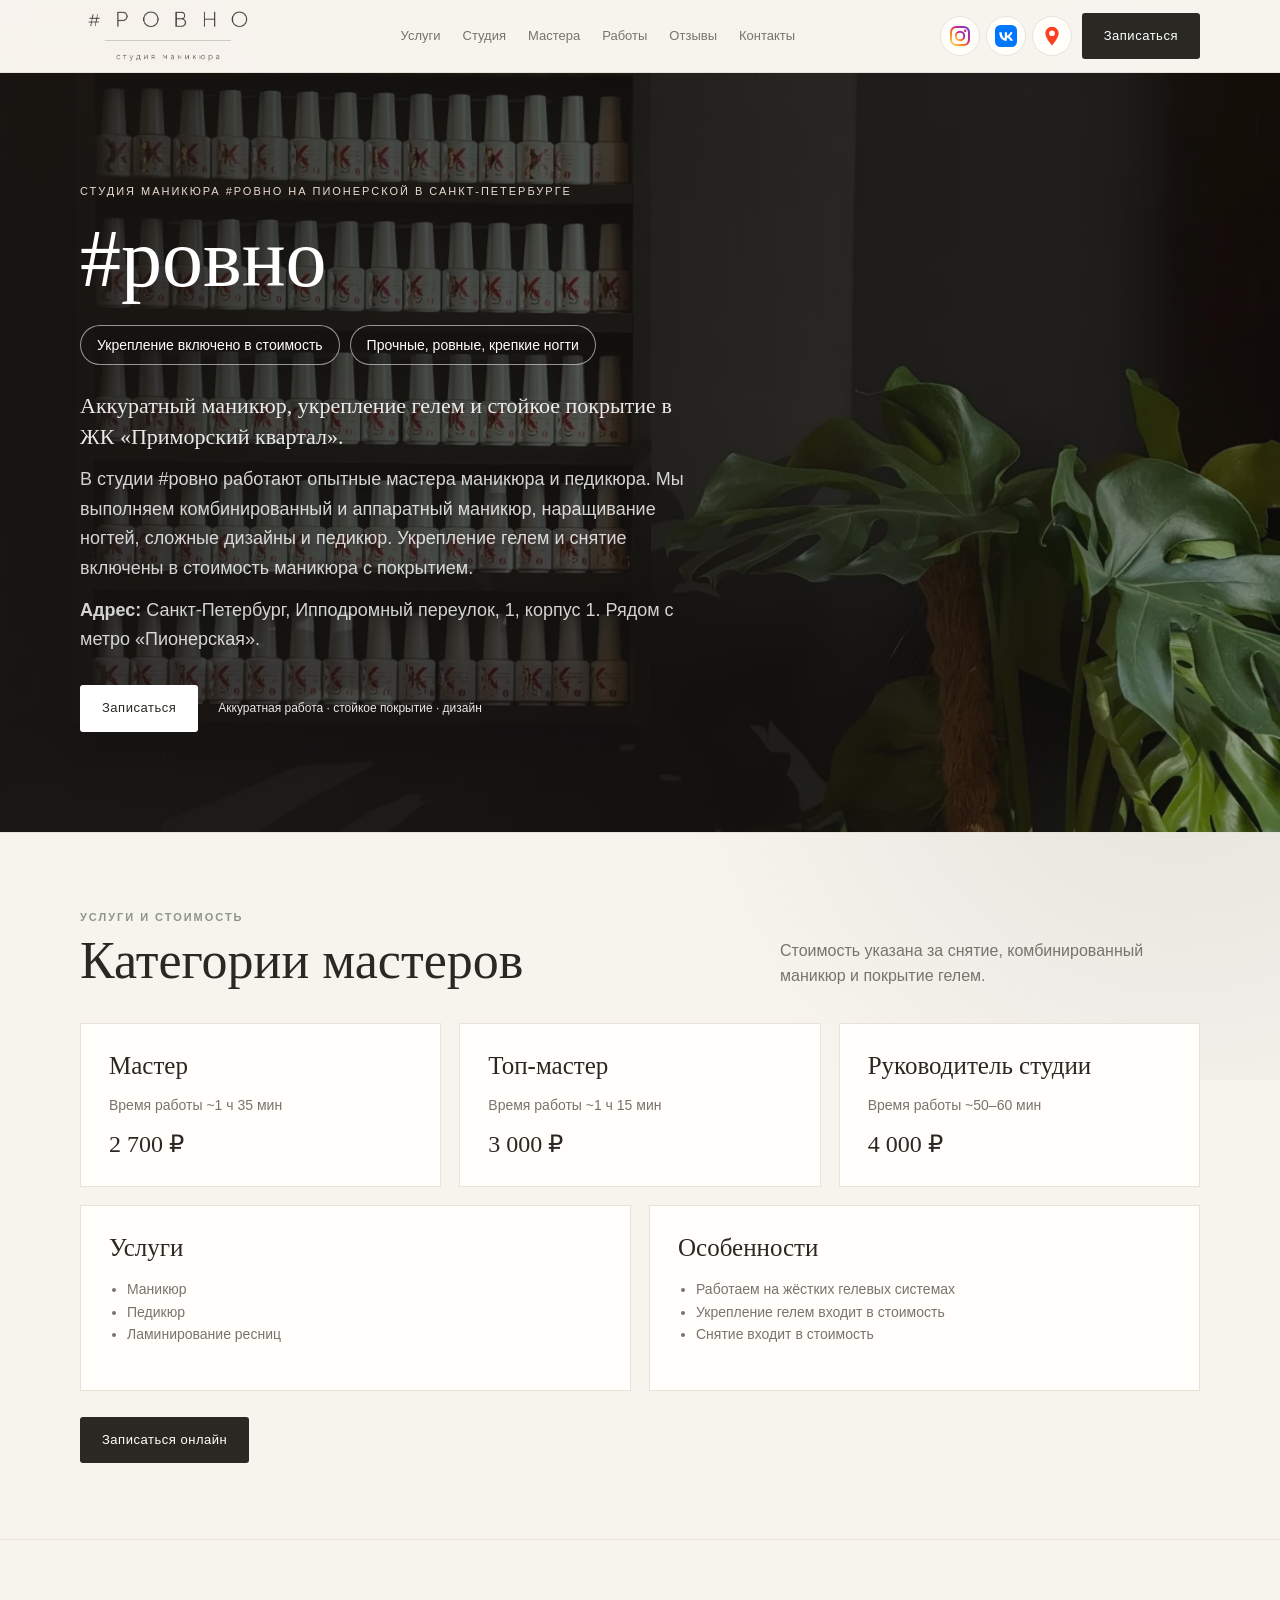
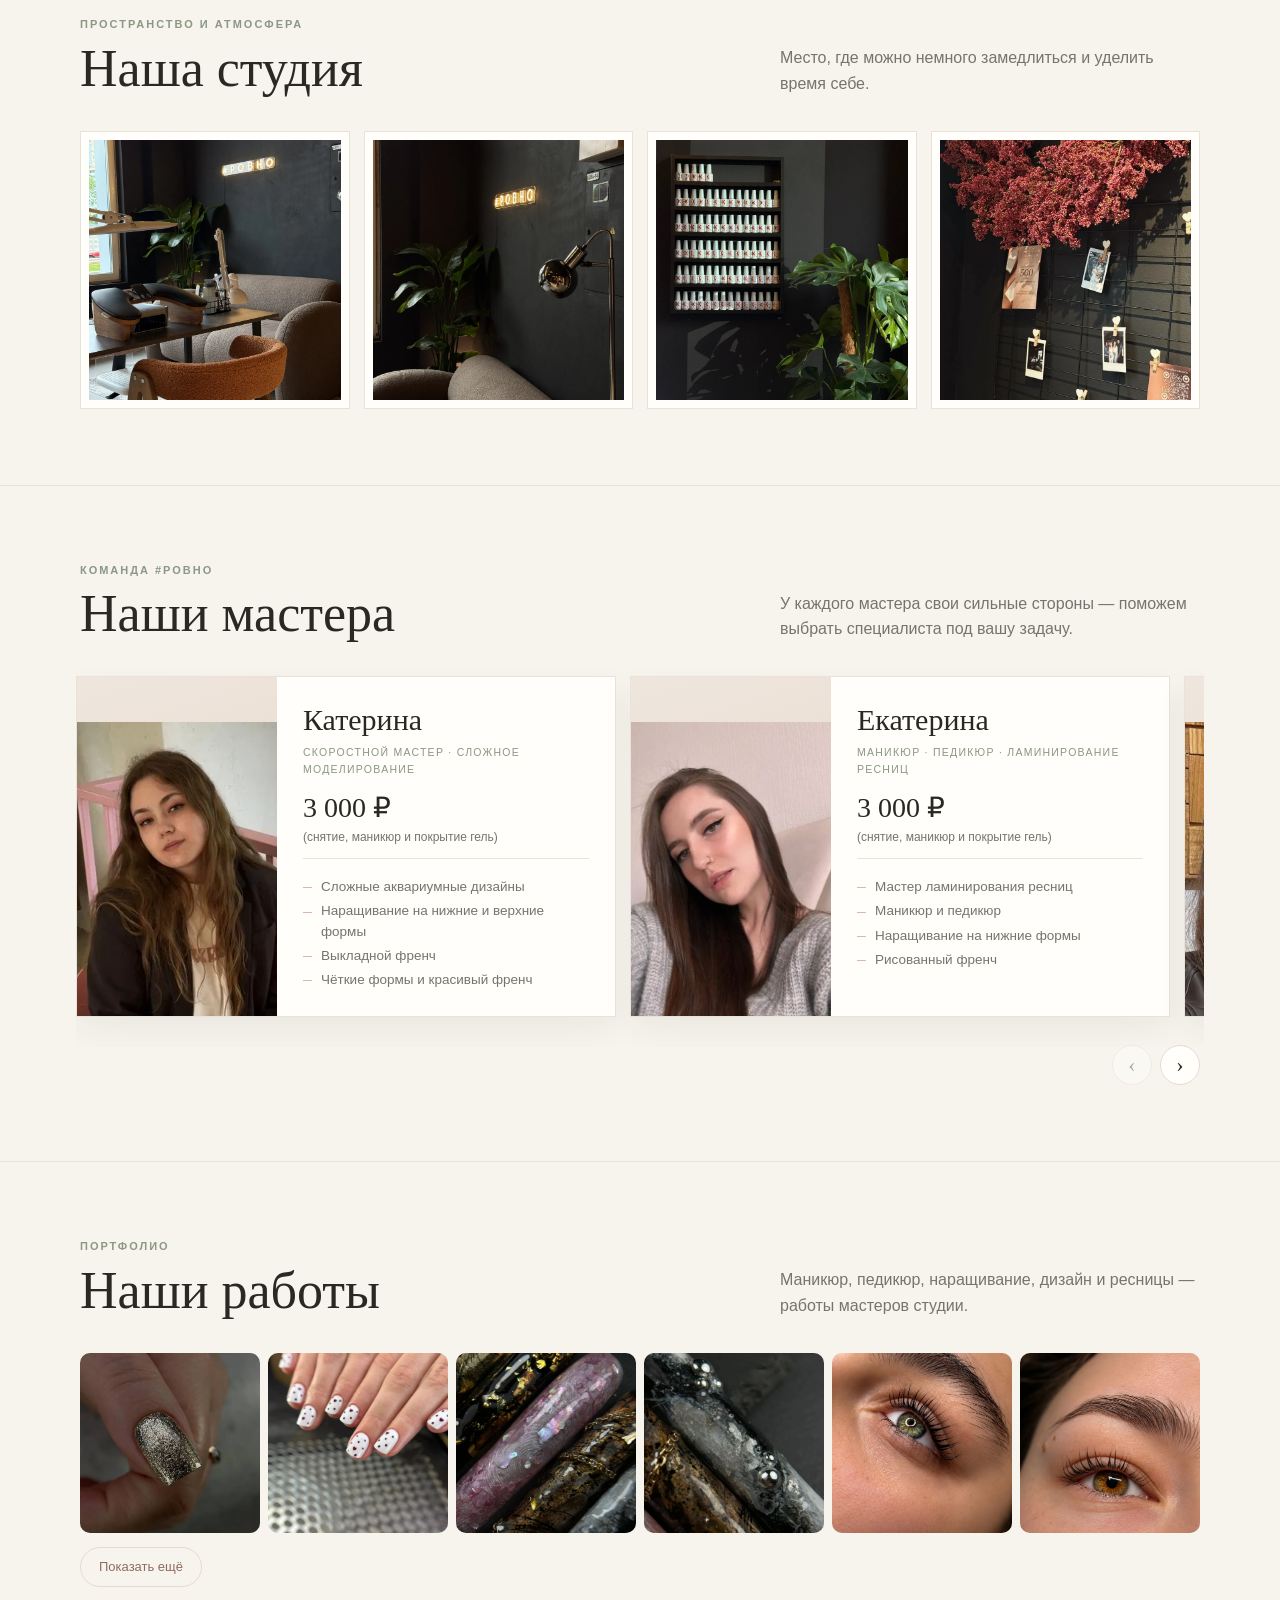
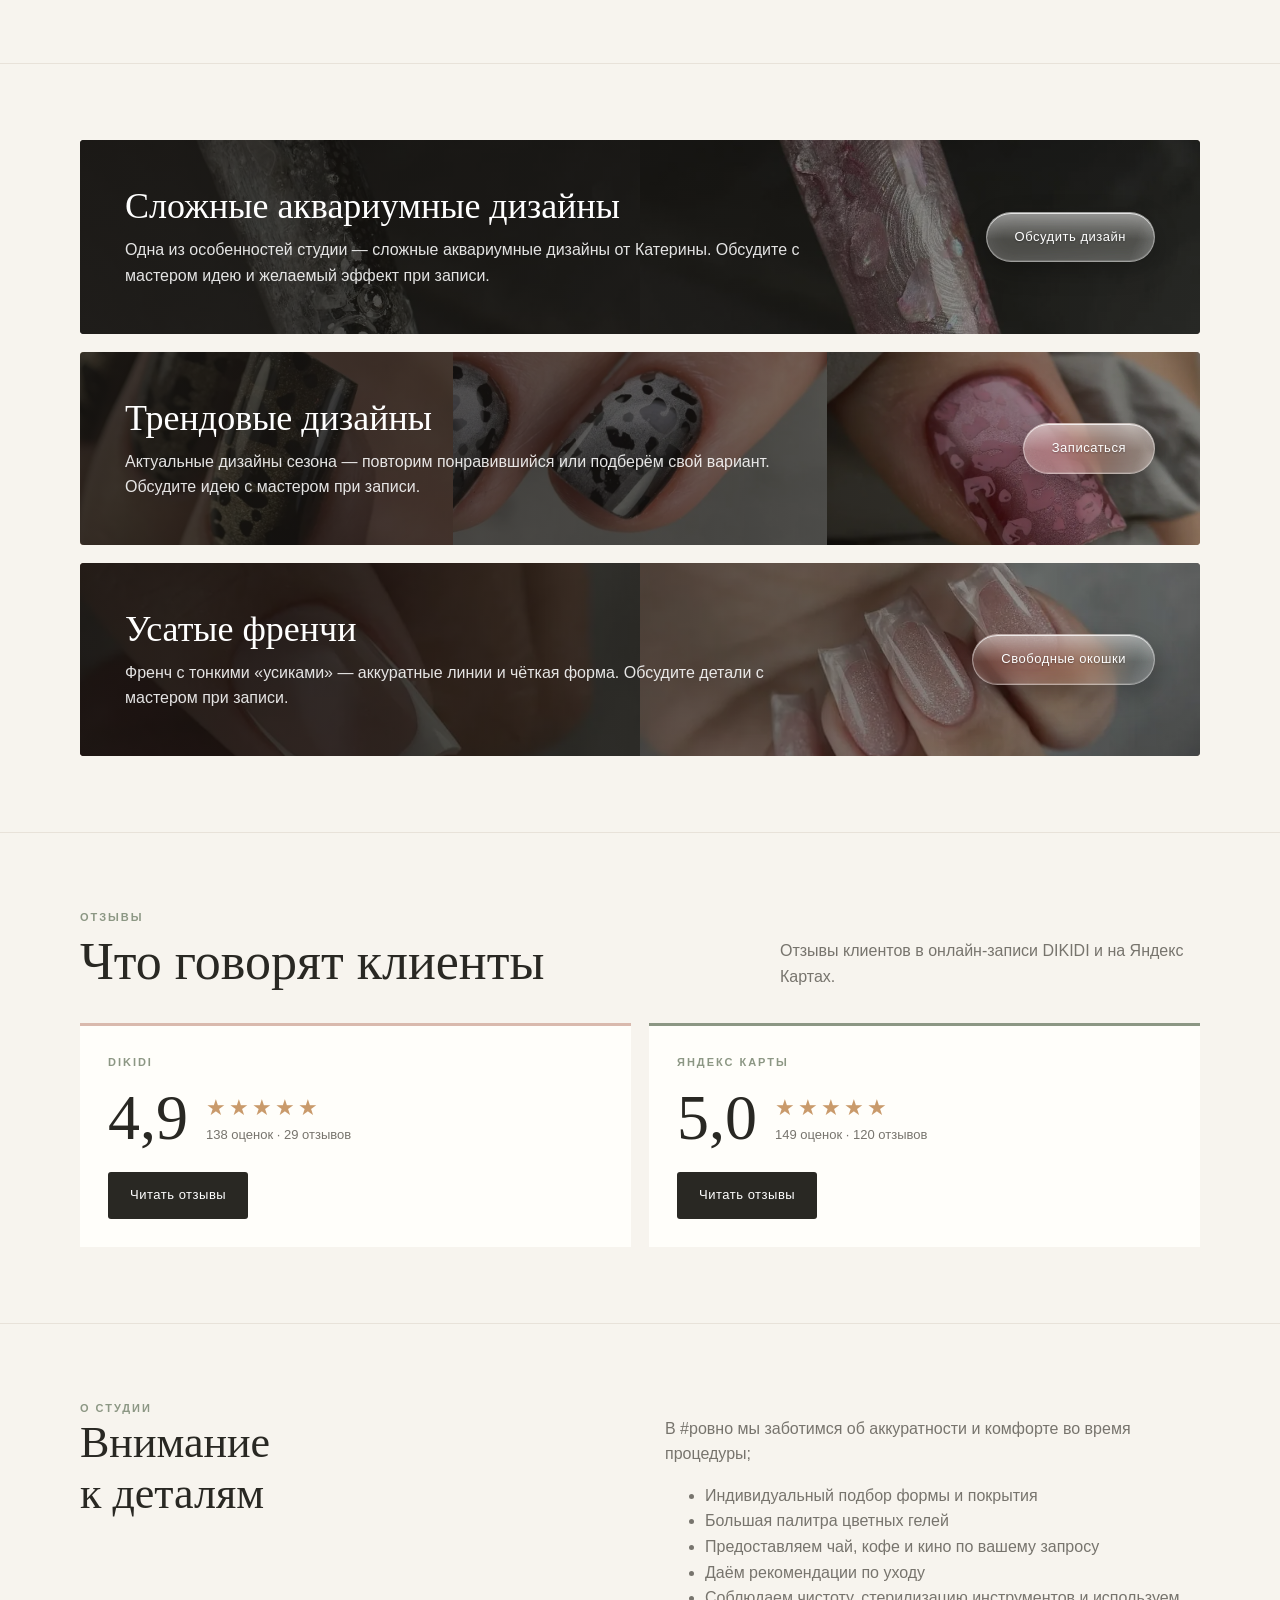
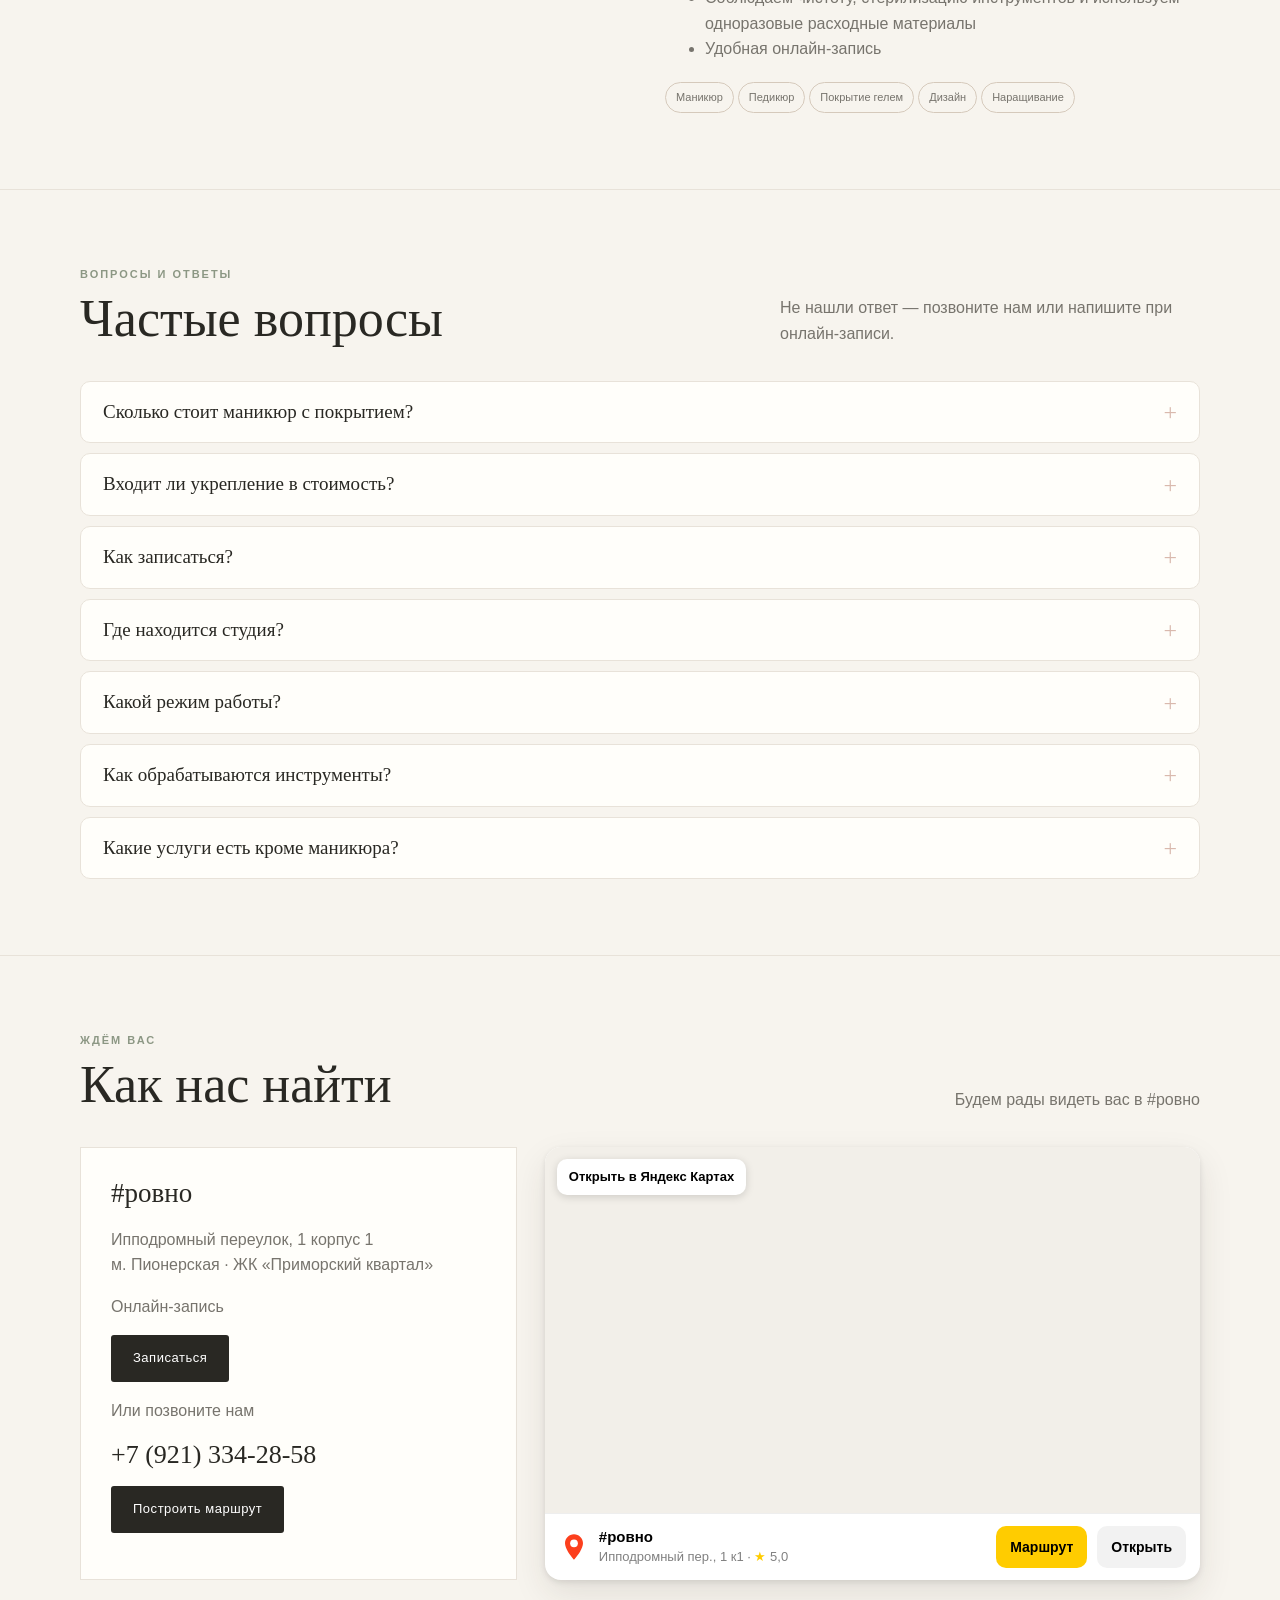
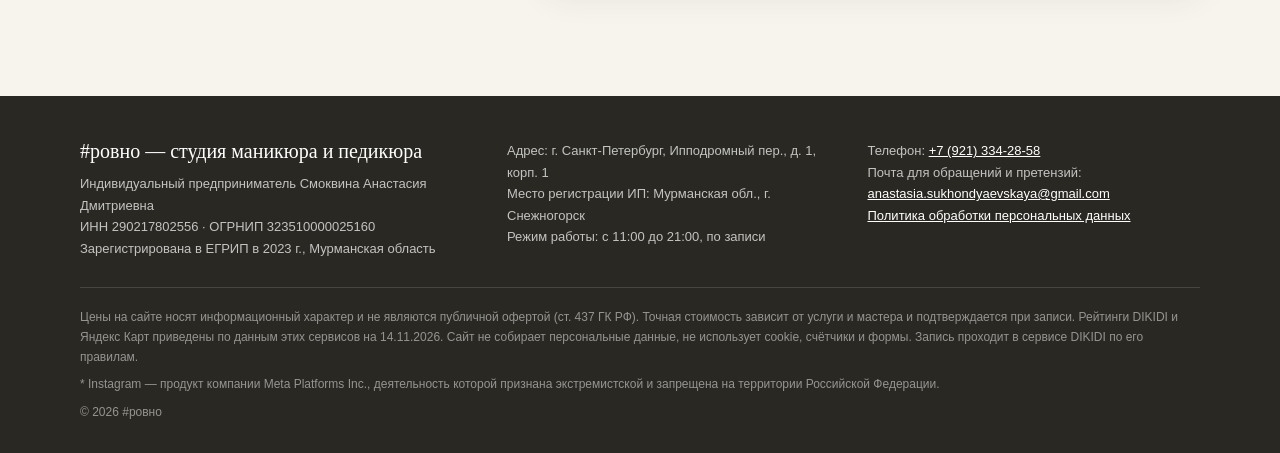
==== commit 17535e07: "Текст «О студии» перенесён на первый экран с фоном Co-Authored-By: Claude Opus 5.5 <noreply@anthropi" ====
--- a/index.html
+++ b/index.html
@@ -17,7 +17,7 @@
     <meta property="og:url" content="https://komelkonstantin.github.io/rovno-site/">
     <meta property="og:image" content="https://komelkonstantin.github.io/rovno-site/img/hero-2.jpg">
     <!-- ПОДКЛЮЧИТЬ: подтверждение Яндекс Вебмастера и Google Search Console — вставить сюда их meta-теги -->
-    <link rel="stylesheet" href="css/style.css?v=20261115-14">
+    <link rel="stylesheet" href="css/style.css?v=20261115-15">
     <script type="application/ld+json">
 {
   "@context": "https://schema.org",
@@ -167,30 +167,21 @@
       <div class="hero-bg" id="home">
         <div class="wrap hero">
           <div>
-            <div class="eyebrow">Студия маникюра и педикюра</div>
+            <h2 class="eyebrow hero-eyebrow">Студия маникюра #ровно на Пионерской в Санкт-Петербурге</h2>
             <h1>#ровно</h1>
             <ul class="concept">
               <li>Укрепление включено в стоимость</li>
               <li>Прочные, ровные, крепкие ногти</li>
             </ul>
-            <p>Уютная студия маникюра // педикюра<br>Рядом с м. Пионерская, ЖК «Приморский квартал»<br>Загляни к нам — и ты обязательно останешься довольной</p>
+            <div class="hero-about" id="about">
+              <p class="hero-lead">Аккуратный маникюр, укрепление гелем и стойкое покрытие в ЖК «Приморский квартал».</p>
+              <p>В студии #ровно работают опытные мастера маникюра и педикюра. Мы выполняем комбинированный и аппаратный маникюр, наращивание ногтей, сложные дизайны и педикюр. Укрепление гелем и снятие включены в стоимость маникюра с покрытием.</p>
+              <p><b>Адрес:</b> Санкт-Петербург, Ипподромный переулок, 1, корпус 1. Рядом с метро «Пионерская».</p>
+            </div>
             <div class="hero-note"><a class="btn" href="https://dikidi.net/812212" target="_blank" rel="noopener noreferrer">Записаться</a><span class="mini">Аккуратная работа · стойкое покрытие · дизайн</span></div>
           </div>
         </div>
       </div>
-      <section class="intro" id="about">
-        <div class="wrap intro-grid">
-          <div>
-            <div class="eyebrow">О студии</div>
-            <h2>Студия маникюра #ровно на Пионерской в Санкт-Петербурге</h2>
-          </div>
-          <div>
-            <p class="intro-lead">Аккуратный маникюр, укрепление гелем и стойкое покрытие в ЖК «Приморский квартал».</p>
-            <p>В студии #ровно работают опытные мастера маникюра и педикюра. Мы выполняем комбинированный и аппаратный маникюр, наращивание ногтей, сложные дизайны и педикюр. Укрепление гелем и снятие включены в стоимость маникюра с покрытием.</p>
-            <p><b>Адрес:</b> Санкт-Петербург, Ипподромный переулок, 1, корпус 1. Рядом с метро «Пионерская».</p>
-          </div>
-        </div>
-      </section>
       <section id="services">
         <div class="wrap">
           <div class="section-head">
@@ -613,6 +604,6 @@
       <button type="button" class="lb-prev" aria-label="Предыдущее фото">‹</button>
       <button type="button" class="lb-next" aria-label="Следующее фото">›</button>
     </div>
-    <script src="js/main.js?v=20261115-14"></script>
+    <script src="js/main.js?v=20261115-15"></script>
   </body>
 </html>
--- a/css/style.css
+++ b/css/style.css
@@ -1913,33 +1913,40 @@
   display: contents;
 }
 
-/* ---------- О студии (текст для поиска) ---------- */
-.intro-grid {
-  display: grid;
-  grid-template-columns: .9fr 1.1fr;
-  gap: 40px;
-  align-items: start;
-}
-
-.intro h2 {
-  font: 38px/1.15 Georgia, serif;
+/* ---------- О студии — текст на первом экране ---------- */
+.hero-eyebrow {
   font-weight: 400;
-  margin: 0;
-}
-
-.intro p {
-  color: var(--muted);
-  line-height: 1.7;
   margin: 0 0 14px;
 }
 
-.intro .intro-lead {
-  font: 22px/1.45 Georgia, serif;
-  color: var(--ink);
-}
-
-.intro b {
-  color: var(--ink);
+.hero-about {
+  max-width: 620px;
+  margin: 26px 0 30px;
+}
+
+.hero-about p {
+  margin: 0 0 12px;
+  line-height: 1.65;
+  opacity: .9;
+}
+
+.hero-about .hero-lead {
+  font: 22px/1.4 Georgia, serif;
+  opacity: 1;
+}
+
+@media (max-width: 800px) {
+  .hero-about {
+    margin: 20px 0 24px;
+  }
+
+  .hero-about .hero-lead {
+    font-size: 19px;
+  }
+
+  .hero-about p {
+    font-size: 15px;
+  }
 }
 
 /* ---------- Частые вопросы ---------- */
@@ -1993,19 +2000,6 @@
 }
 
 @media (max-width: 800px) {
-  .intro-grid {
-    grid-template-columns: 1fr;
-    gap: 18px;
-  }
-
-  .intro h2 {
-    font-size: 28px;
-  }
-
-  .intro .intro-lead {
-    font-size: 19px;
-  }
-
   .faq-item {
     padding: 0 16px;
   }
